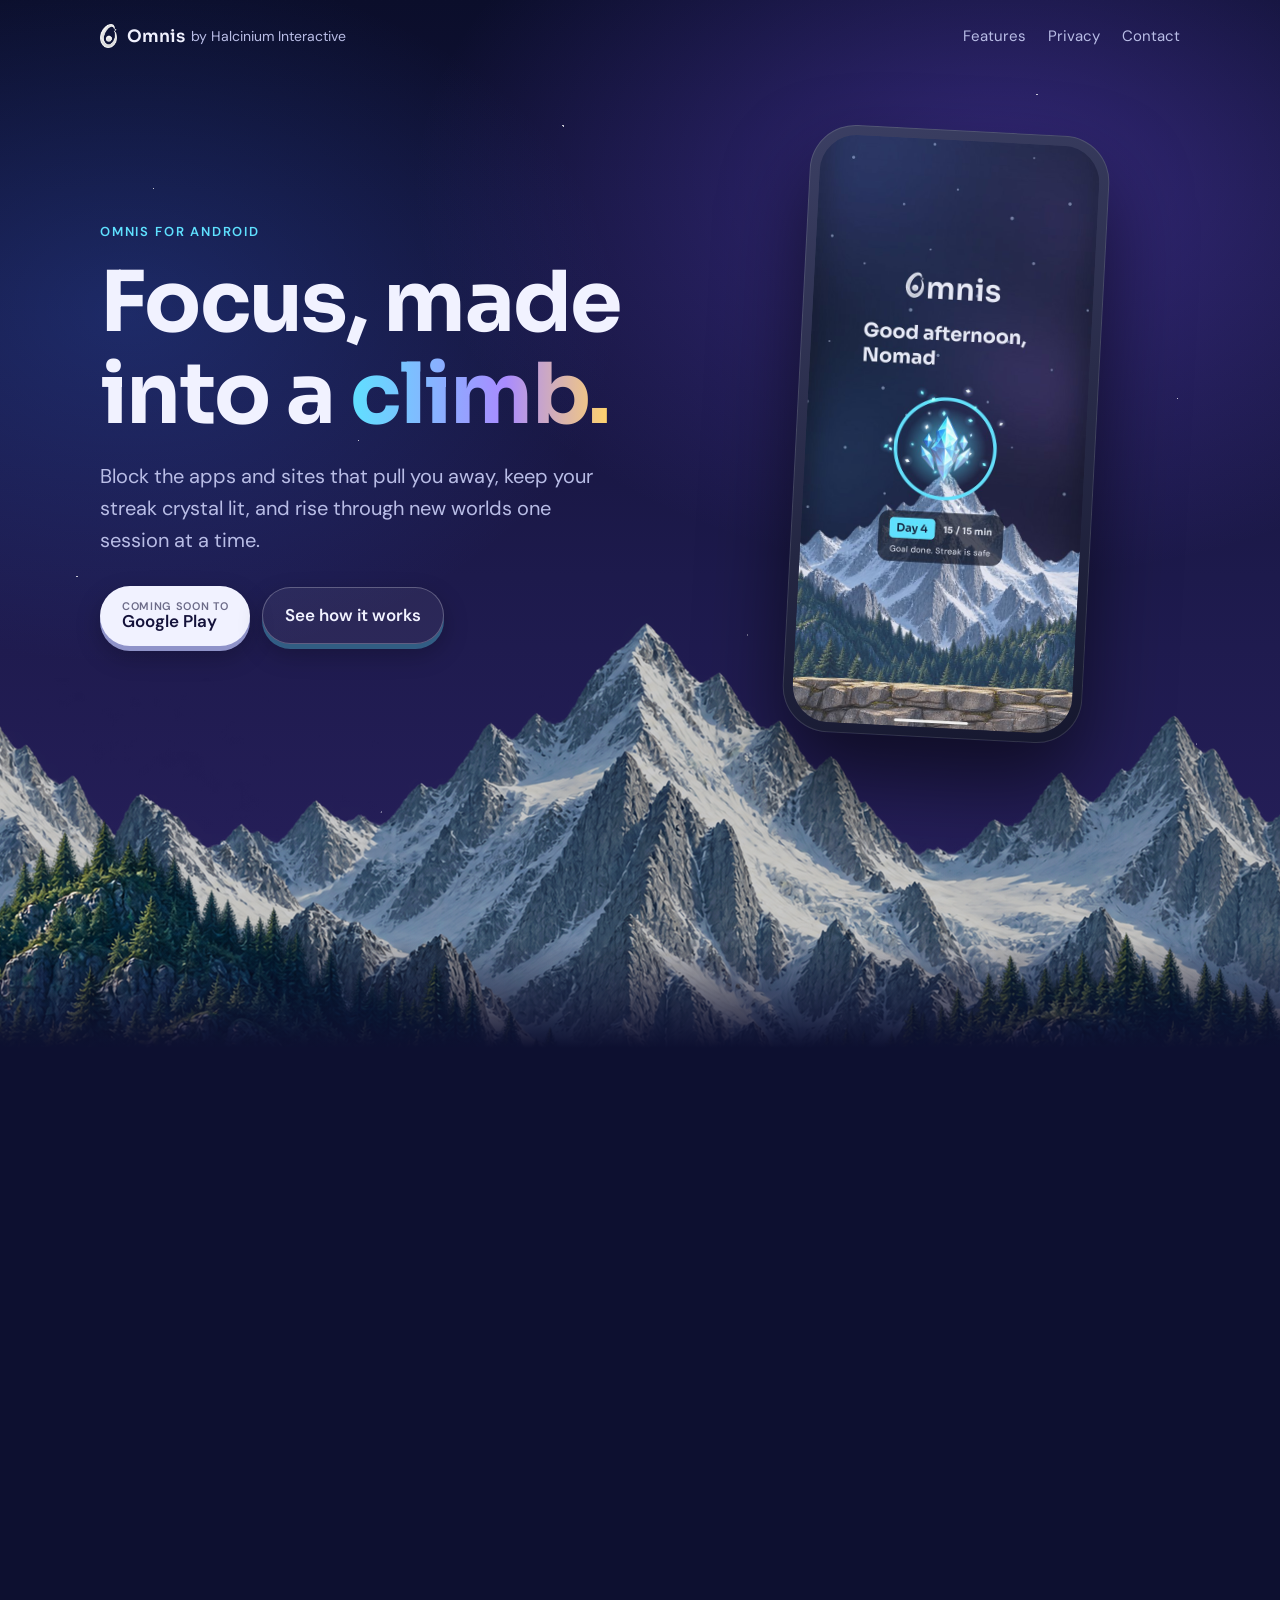
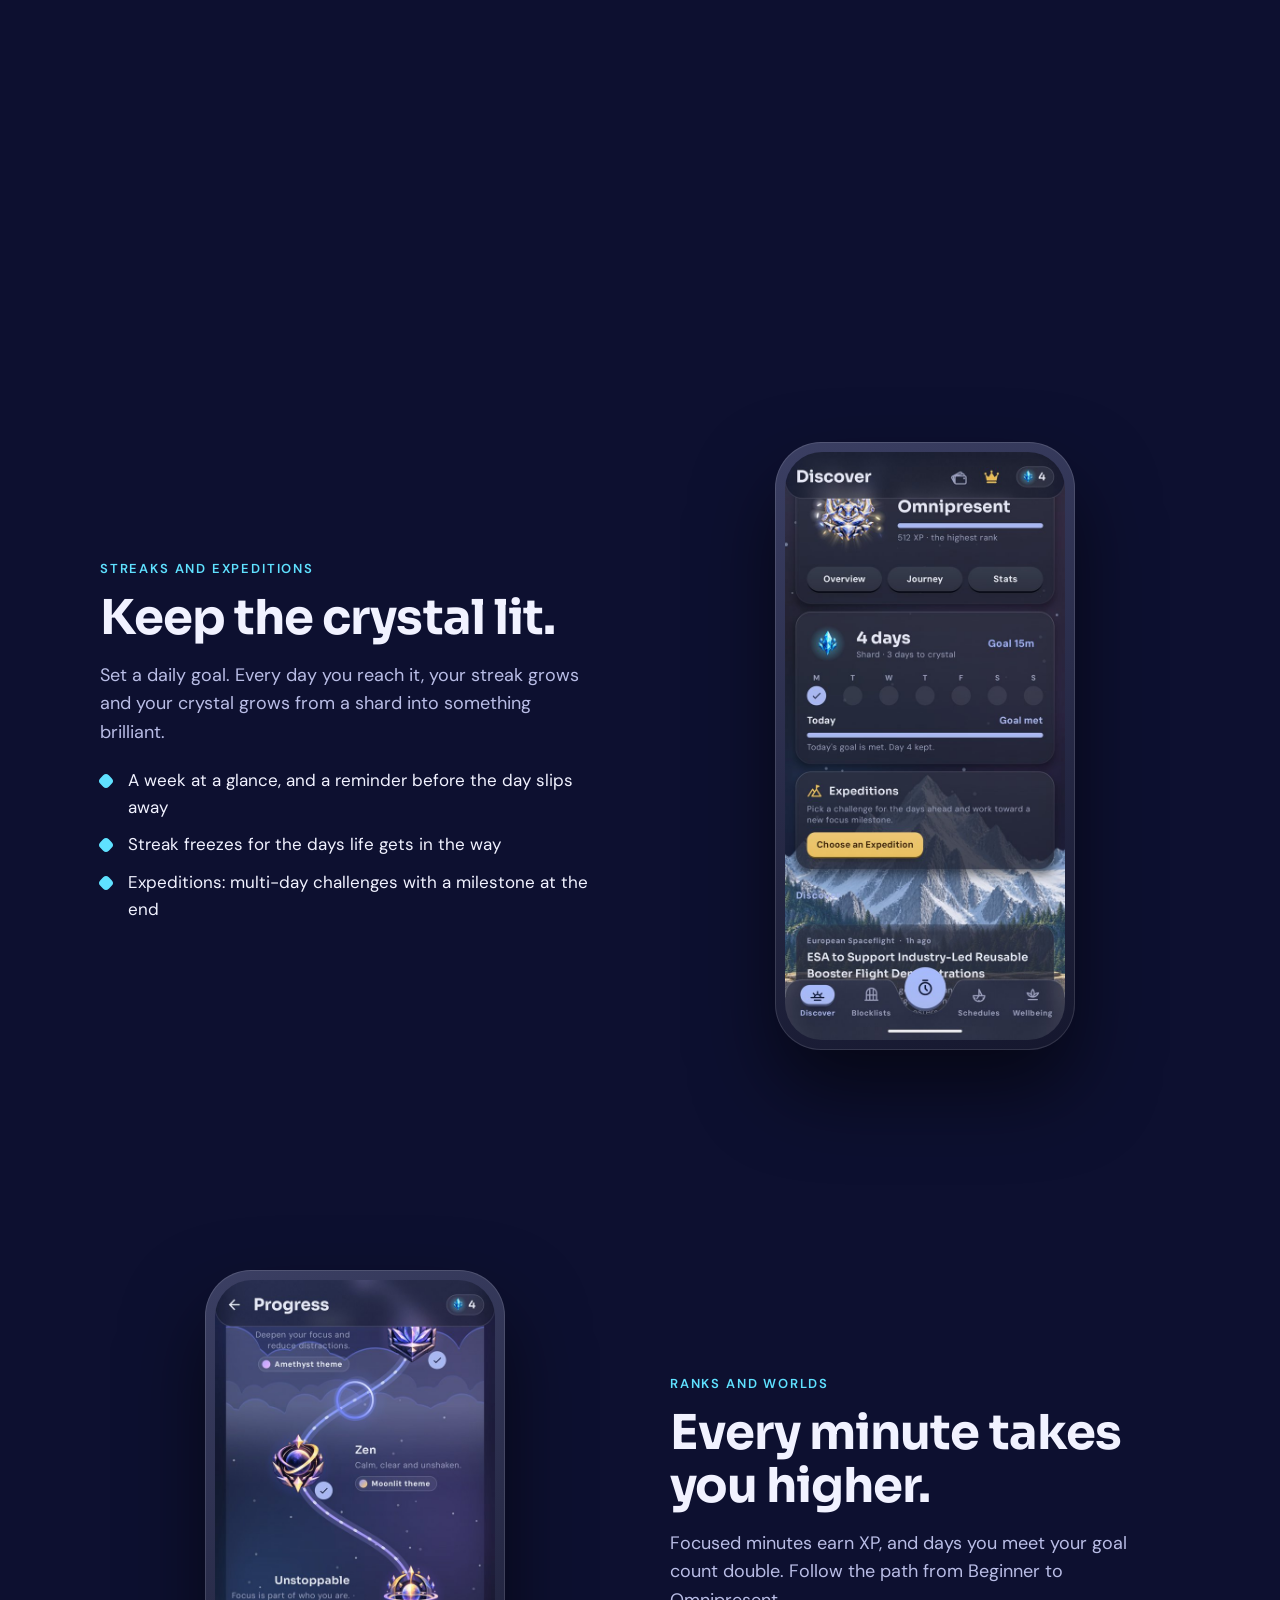
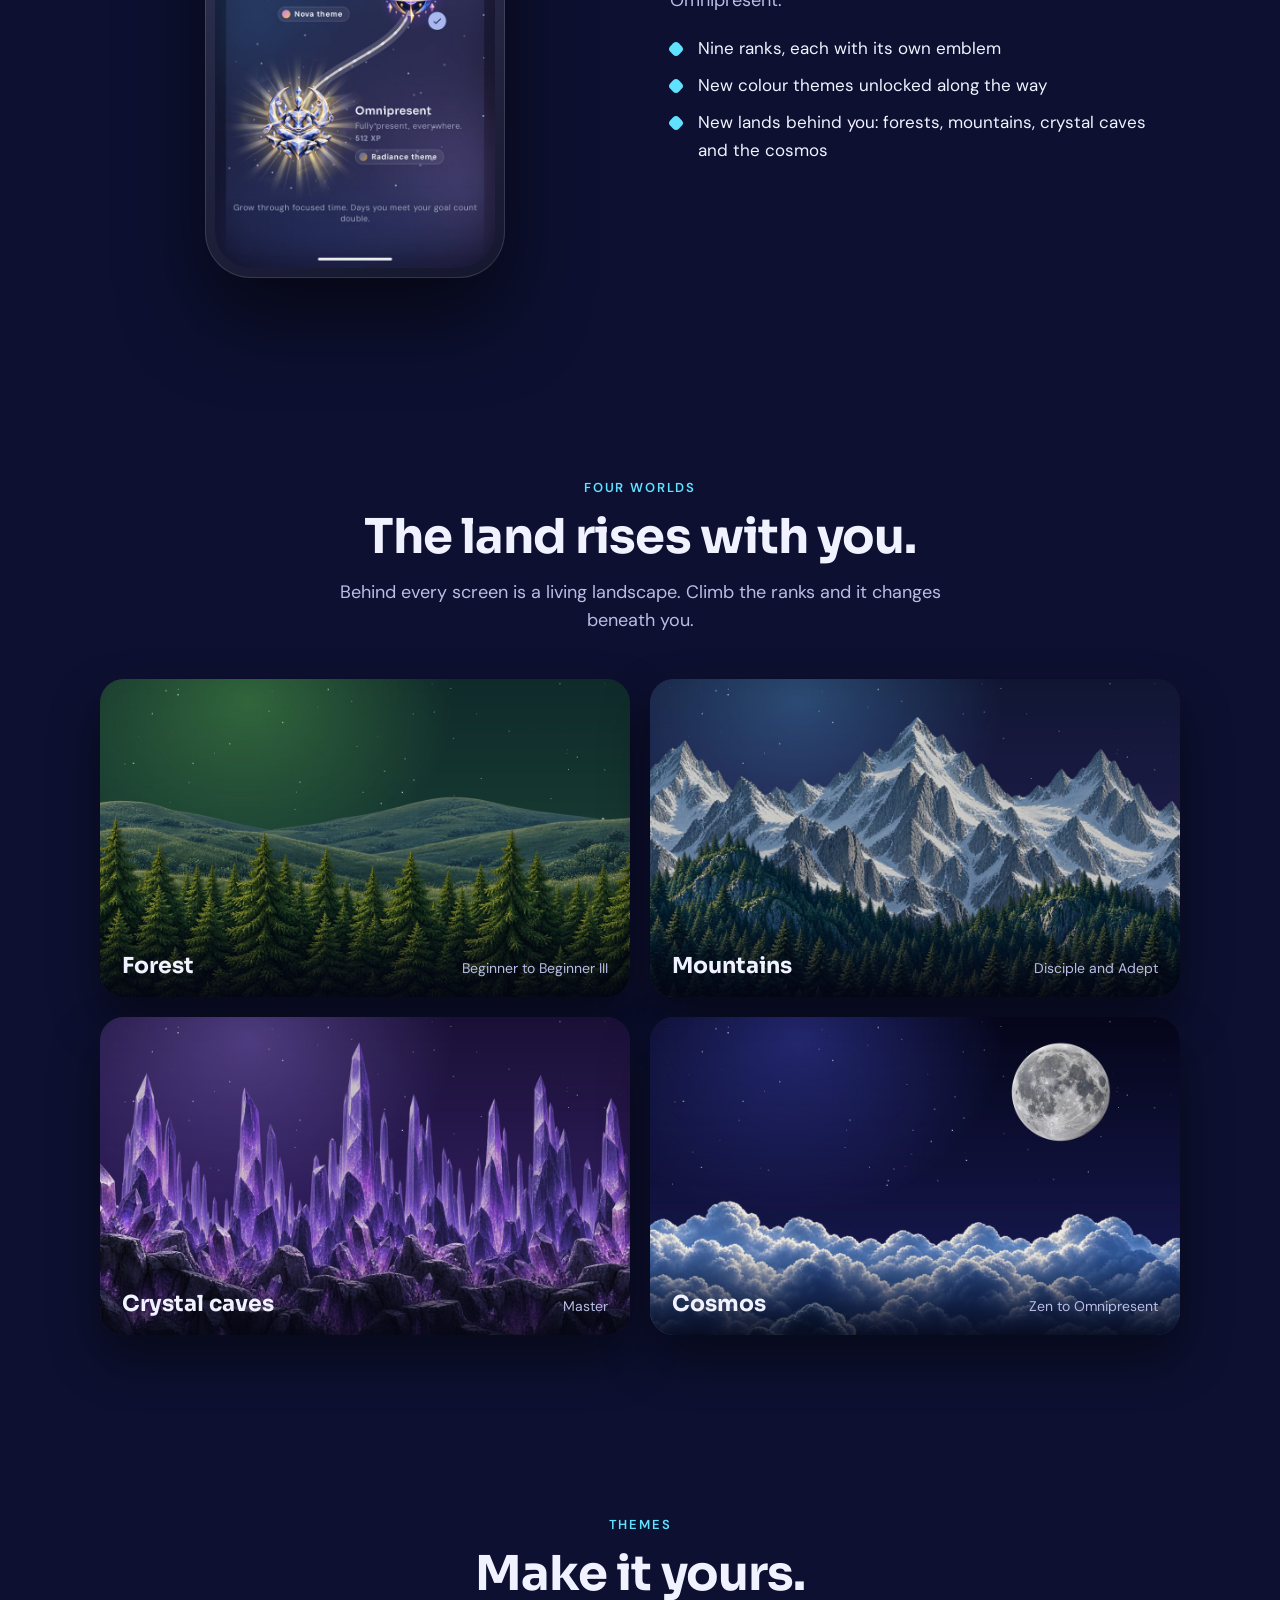
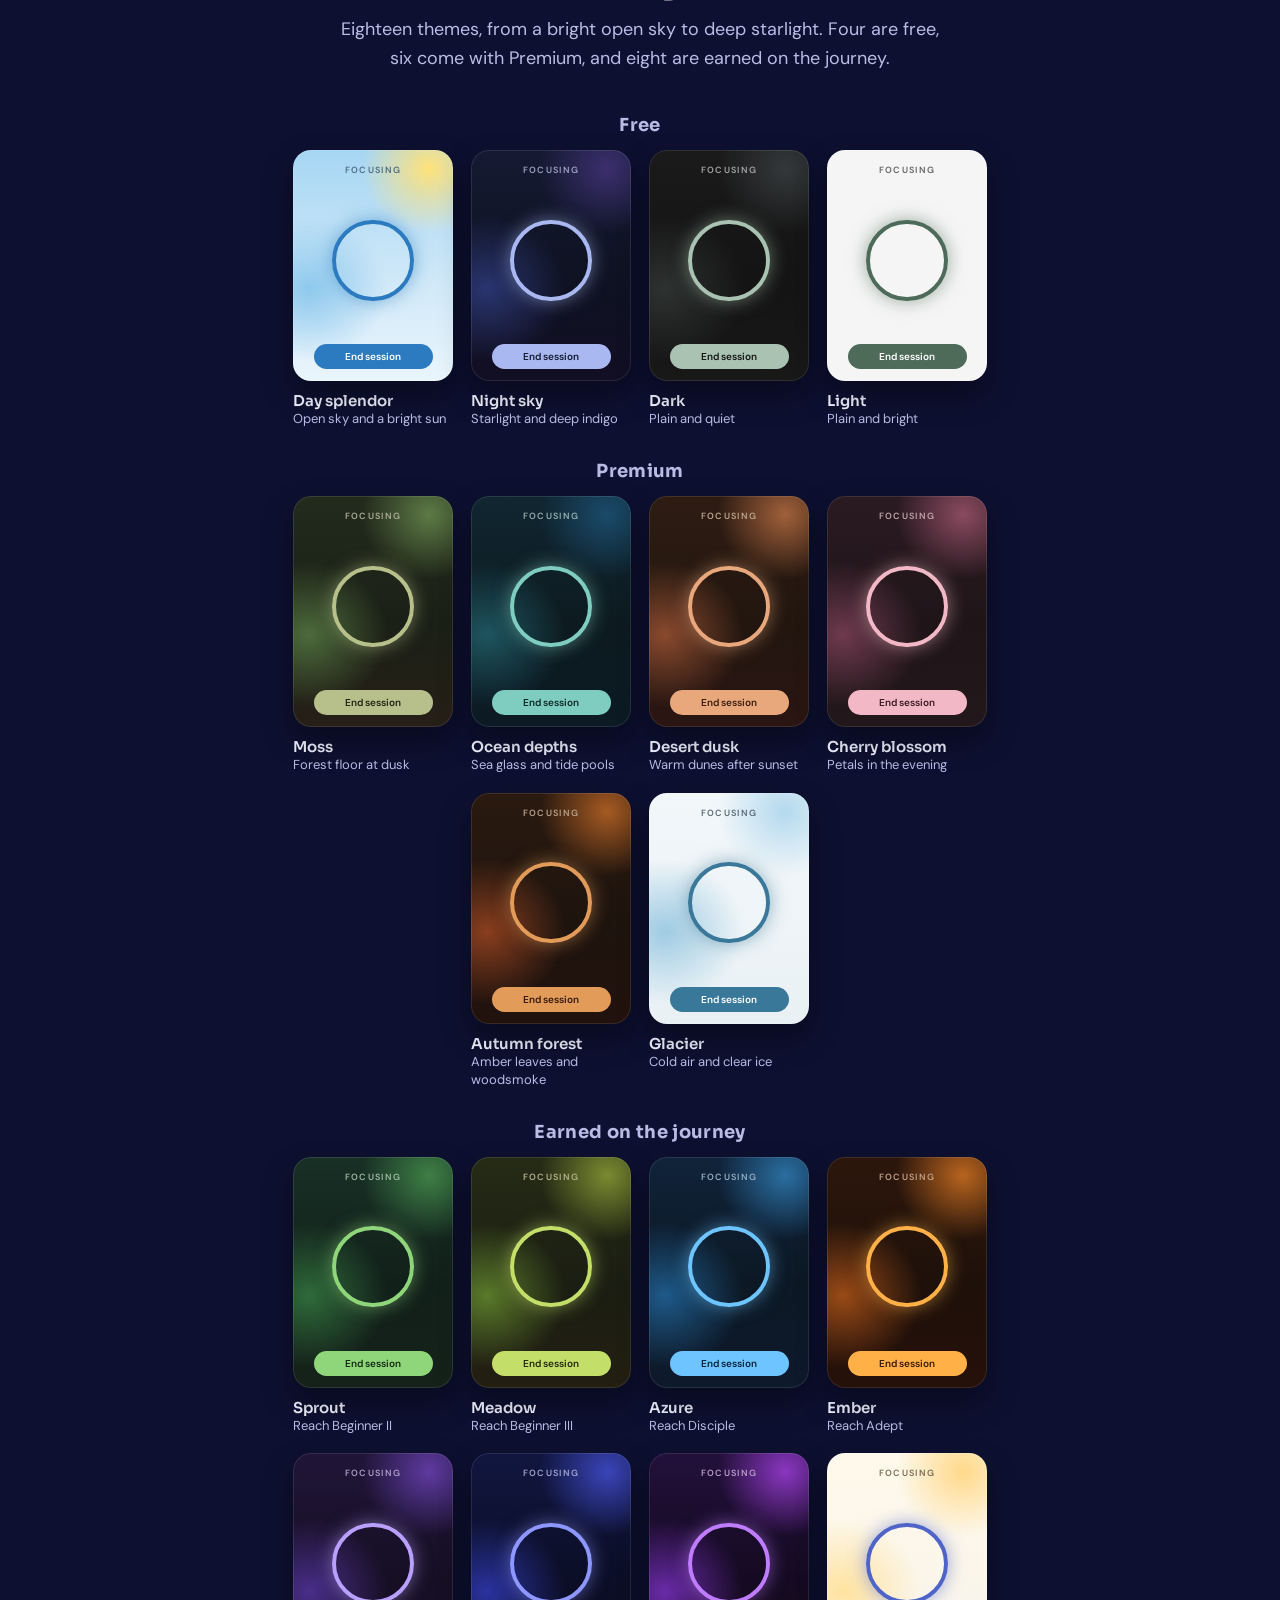
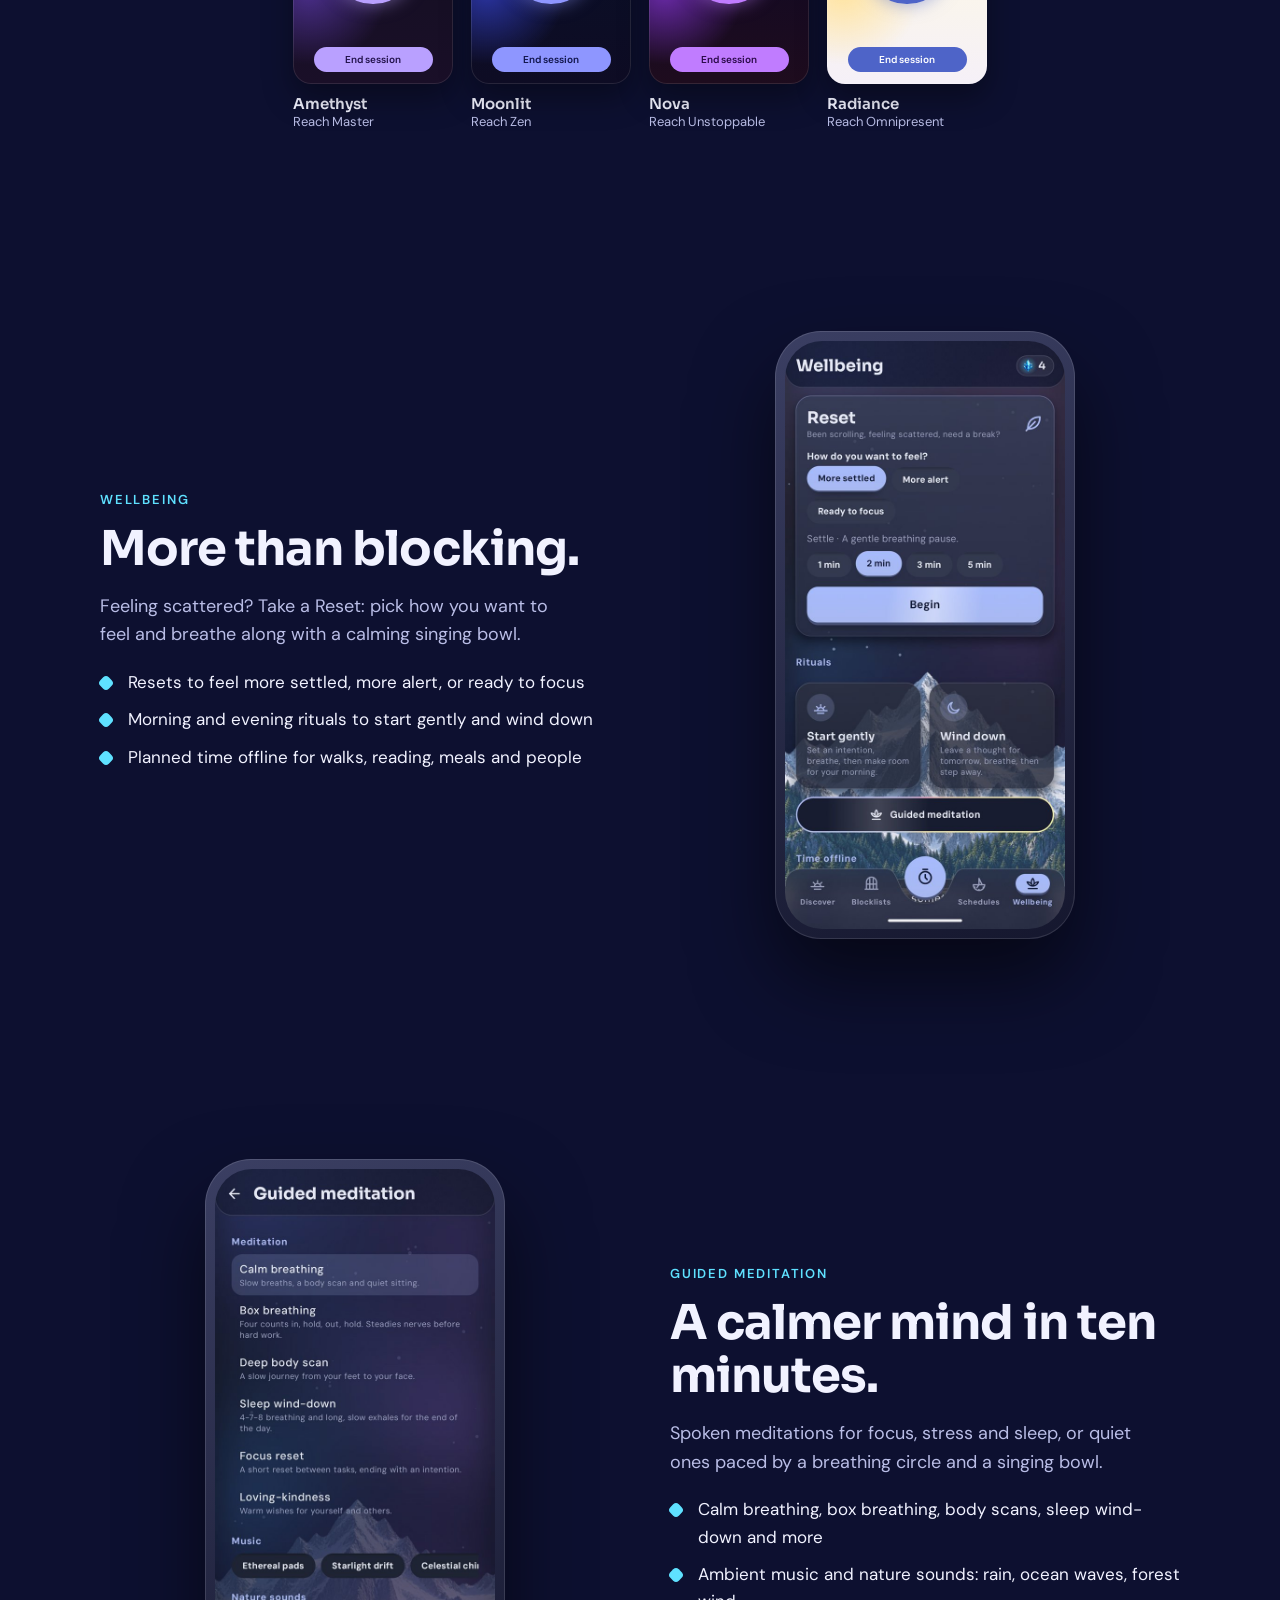
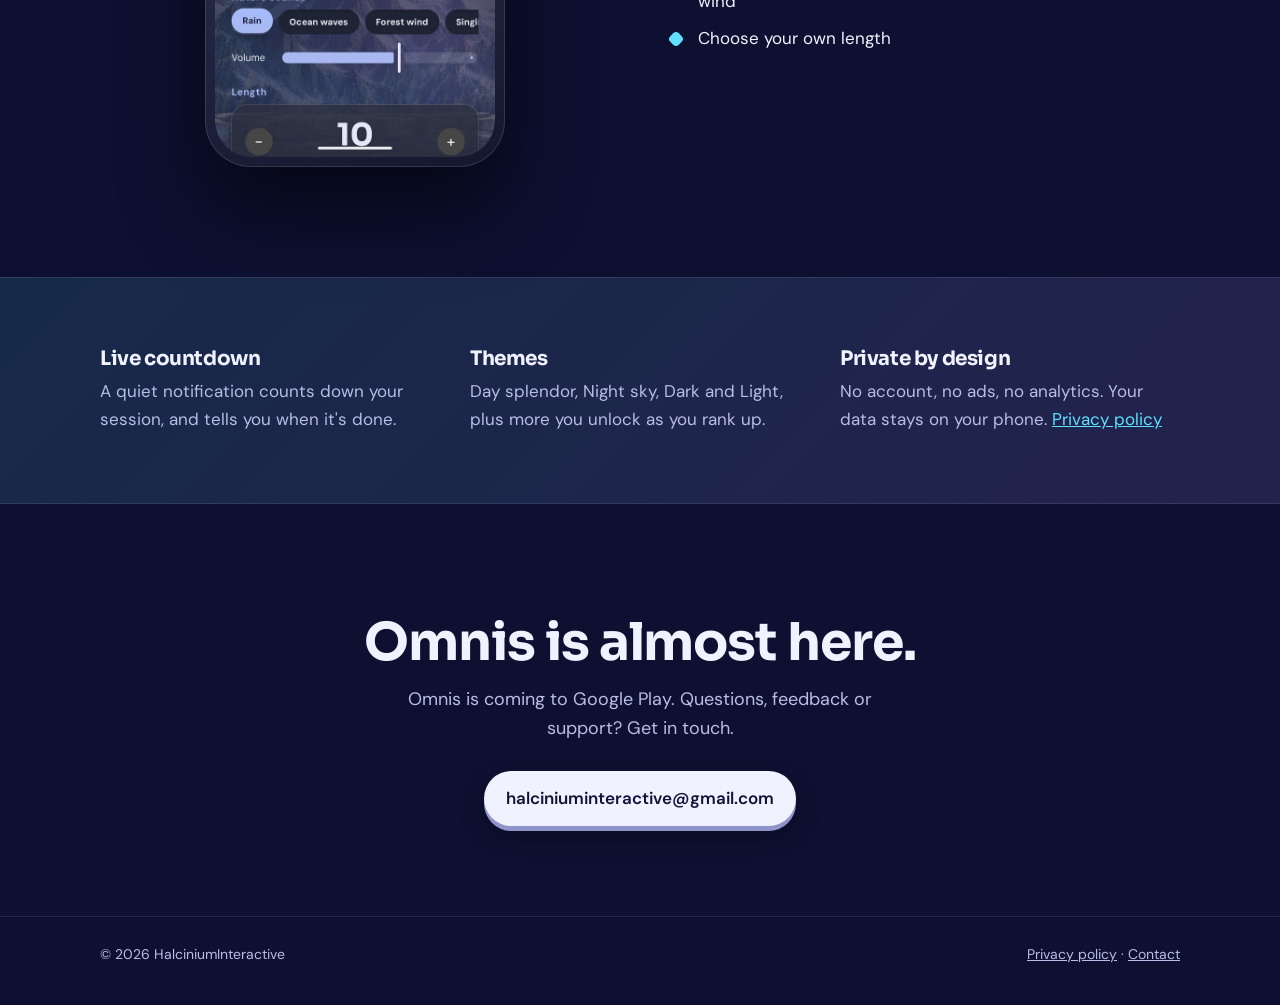
==== index.html @ 8050d317 "Show the running session, the four worlds and all eighteen themes Co-Authored-By: Claude Opus 5.5 <n" ====
<!doctype html>
<html lang="en">
<head>
  <meta charset="utf-8">
  <meta name="viewport" content="width=device-width, initial-scale=1">
  <title>Omnis: focus, made into a climb</title>
  <meta name="description" content="Omnis is a focus and digital wellbeing app for Android by HalciniumInteractive. Block distracting apps and sites, keep your streak crystal lit, and climb through new worlds.">
  <link rel="icon" href="omnis-mark.png">
  <link rel="preconnect" href="https://fonts.googleapis.com">
  <link rel="preconnect" href="https://fonts.gstatic.com" crossorigin>
  <link href="https://fonts.googleapis.com/css2?family=DM+Sans:wght@400;600&family=Sora:wght@600;700&display=swap" rel="stylesheet">
  <link rel="stylesheet" href="style.css">
</head>
<body>
  <header class="top">
    <div class="wrap">
      <a class="brand" href="index.html"><img src="omnis-mark.png" alt="">Omnis <span class="by">by Halcinium Interactive</span></a>
      <nav><a href="#features">Features</a><a href="privacy.html">Privacy</a><a href="#contact">Contact</a></nav>
    </div>
  </header>

  <main>
    <section class="hero">
      <div class="stars"></div>
      <div class="wrap hero-grid">
        <div>
          <div class="eyebrow">Omnis for Android</div>
          <h1>Focus, made into a <span>climb.</span></h1>
          <p class="lead">Block the apps and sites that pull you away, keep your streak crystal lit, and rise through new worlds one session at a time.</p>
          <div class="cta">
            <a class="btn btn-primary" href="#contact"><span class="stack"><small>Coming soon to</small>Google Play</span></a>
            <a class="btn btn-ghost" href="#features">See how it works</a>
          </div>
        </div>
        <div class="phone"><img src="img/screen-welcome.jpg" alt="Omnis welcome screen: a glowing streak crystal above snowy mountains, Day 4, goal done"></div>
      </div>
      <div class="land" aria-hidden="true">
        <img class="far" src="img/mountains-far.png" alt="">
        <img class="mid" src="img/mountains-mid.png" alt="">
      </div>
    </section>

    <section class="feature" id="features">
      <div class="wrap feature-grid">
        <div class="phone"><img src="img/screen-active.jpg" alt="A running Omnis session: a glowing ring counting down 49:50 of 50 minutes, with soundscapes and a focus quote" loading="lazy"></div>
        <div>
          <div class="eyebrow">Focus sessions</div>
          <h2>Silence the noise in one tap.</h2>
          <p>Pick a blocklist and a length, and the apps and websites on it stay shut while a glowing ring counts you down.</p>
          <ul class="ticks">
            <li>Blocks apps and websites, right on your phone</li>
            <li>Soundscapes to focus to, and a quote to keep you going</li>
            <li>Locked mode for when willpower needs backup</li>
            <li>A live countdown in your notifications</li>
          </ul>
        </div>
      </div>
    </section>

    <section class="feature">
      <div class="wrap feature-grid flip">
        <div class="phone"><img src="img/screen-blocklist.jpg" alt="Editing a blocklist: sites, apps and advanced options, with suggested sites to add" loading="lazy"></div>
        <div>
          <div class="eyebrow">Blocklists</div>
          <h2>Block exactly what distracts you.</h2>
          <p>Build lists of the sites and apps that pull you in. Adding a site blocks every page on it, and Omnis suggests the usual suspects.</p>
          <ul class="ticks">
            <li>Websites, apps, or both in one list</li>
            <li>Keywords and parts of apps, like short-video feeds</li>
            <li>Allowlists that block everything except what you need</li>
          </ul>
        </div>
      </div>
    </section>

    <section class="feature">
      <div class="wrap feature-grid">
        <div class="phone"><img src="img/screen-schedule.jpg" alt="A new schedule: work hours, Monday to Friday, 09:00 to 17:00" loading="lazy"></div>
        <div>
          <div class="eyebrow">Schedules</div>
          <h2>Focus that starts on its own.</h2>
          <p>Set it once and Omnis blocks your lists every weekday morning, every study evening, whenever you choose.</p>
          <ul class="ticks">
            <li>Pick the days and the hours</li>
            <li>Lock a schedule so it can't be switched off while it runs</li>
            <li>Only run on your work Wi-Fi, or near a place you choose</li>
          </ul>
        </div>
      </div>
    </section>

    <section class="feature">
      <div class="wrap feature-grid flip">
        <div class="phone"><img src="img/screen-streak.jpg" alt="Discover tab: your rank, a 4-day streak with today's goal met, and Expeditions" loading="lazy"></div>
        <div>
          <div class="eyebrow">Streaks and expeditions</div>
          <h2>Keep the crystal lit.</h2>
          <p>Set a daily goal. Every day you reach it, your streak grows and your crystal grows from a shard into something brilliant.</p>
          <ul class="ticks">
            <li>A week at a glance, and a reminder before the day slips away</li>
            <li>Streak freezes for the days life gets in the way</li>
            <li>Expeditions: multi-day challenges with a milestone at the end</li>
          </ul>
        </div>
      </div>
    </section>

    <section class="feature">
      <div class="wrap feature-grid">
        <div class="phone"><img src="img/screen-journey.jpg" alt="The Journey map: a winding path through rank emblems from Zen to Omnipresent" loading="lazy"></div>
        <div>
          <div class="eyebrow">Ranks and worlds</div>
          <h2>Every minute takes you higher.</h2>
          <p>Focused minutes earn XP, and days you meet your goal count double. Follow the path from Beginner to Omnipresent.</p>
          <ul class="ticks">
            <li>Nine ranks, each with its own emblem</li>
            <li>New colour themes unlocked along the way</li>
            <li>New lands behind you: forests, mountains, crystal caves and the cosmos</li>
          </ul>
        </div>
      </div>
    </section>

    <section class="gallery" id="worlds">
      <div class="wrap">
        <div class="gallery-head">
          <div class="eyebrow">Four worlds</div>
          <h2>The land rises with you.</h2>
          <p>Behind every screen is a living landscape. Climb the ranks and it changes beneath you.</p>
        </div>
        <div class="worlds">
          <figure class="world"><img src="img/world-forest.jpg" alt="Forest: rolling green hills and pine trees under a starry sky" loading="lazy"><figcaption><strong>Forest</strong><span>Beginner to Beginner III</span></figcaption></figure>
          <figure class="world"><img src="img/world-mountains.jpg" alt="Mountains: snowy peaks above a pine forest at night" loading="lazy"><figcaption><strong>Mountains</strong><span>Disciple and Adept</span></figcaption></figure>
          <figure class="world"><img src="img/world-crystal.jpg" alt="Crystal caves: towering violet crystals rising from dark rock" loading="lazy"><figcaption><strong>Crystal caves</strong><span>Master</span></figcaption></figure>
          <figure class="world"><img src="img/world-cosmos.jpg" alt="Cosmos: a full moon over a sea of clouds" loading="lazy"><figcaption><strong>Cosmos</strong><span>Zen to Omnipresent</span></figcaption></figure>
        </div>
      </div>
    </section>

    <section class="gallery" id="themes">
      <div class="wrap">
        <div class="gallery-head">
          <div class="eyebrow">Themes</div>
          <h2>Make it yours.</h2>
          <p>Eighteen themes, from a bright open sky to deep starlight. Four are free, six come with Premium, and eight are earned on the journey.</p>
        </div>

        <h3 class="theme-group">Free</h3>
        <div class="themes">
          <div class="theme" style="--g1:#A6D6F3;--g2:#CFE8F8;--g3:#EAF5FC;--glow1:#FFE27A;--glow2:#8EC9EE;--a:#2C7BC0;--on:#FFFFFF;--ink:#12283C;--mut:#4F6D88"><div class="theme-screen"><b>Focusing</b><i></i><em>End session</em></div><strong>Day splendor</strong><span>Open sky and a bright sun</span></div>
          <div class="theme" style="--g1:#151A33;--g2:#0E1222;--g3:#120E24;--glow1:#3B2F6E;--glow2:#2A3570;--a:#A9B8F0;--on:#141A33;--ink:#E6E9F5;--mut:#9AA0BD"><div class="theme-screen"><b>Focusing</b><i></i><em>End session</em></div><strong>Night sky</strong><span>Starlight and deep indigo</span></div>
          <div class="theme" style="--g1:#1A1A1A;--g2:#141414;--g3:#181818;--glow1:#34383A;--glow2:#2E3230;--a:#A9C2B2;--on:#141414;--ink:#EDEDED;--mut:#A3A3A3"><div class="theme-screen"><b>Focusing</b><i></i><em>End session</em></div><strong>Dark</strong><span>Plain and quiet</span></div>
          <div class="theme" style="--g1:#F5F5F5;--g2:#F5F5F5;--g3:#F5F5F5;--glow1:transparent;--glow2:transparent;--a:#4E6B5A;--on:#FFFFFF;--ink:#1A1A1A;--mut:#666666"><div class="theme-screen"><b>Focusing</b><i></i><em>End session</em></div><strong>Light</strong><span>Plain and bright</span></div>
        </div>

        <h3 class="theme-group">Premium</h3>
        <div class="themes">
          <div class="theme" style="--g1:#232B1D;--g2:#1B2016;--g3:#261F17;--glow1:#5D7A45;--glow2:#4D6B3C;--a:#B7C08A;--on:#1F2416;--ink:#ECE6D6;--mut:#A9AB94"><div class="theme-screen"><b>Focusing</b><i></i><em>End session</em></div><strong>Moss</strong><span>Forest floor at dusk</span></div>
          <div class="theme" style="--g1:#102631;--g2:#0D1B20;--g3:#0B1A24;--glow1:#1A4A6A;--glow2:#1E5560;--a:#7FCCC0;--on:#0C2A26;--ink:#E2F0EE;--mut:#93ADAA"><div class="theme-screen"><b>Focusing</b><i></i><em>End session</em></div><strong>Ocean depths</strong><span>Sea glass and tide pools</span></div>
          <div class="theme" style="--g1:#2E1C13;--g2:#22160F;--g3:#2A1512;--glow1:#A0603A;--glow2:#8A4A2E;--a:#E8A87C;--on:#3A1E10;--ink:#F3E6D6;--mut:#BBA48E"><div class="theme-screen"><b>Focusing</b><i></i><em>End session</em></div><strong>Desert dusk</strong><span>Warm dunes after sunset</span></div>
          <div class="theme" style="--g1:#2A1A21;--g2:#1F1519;--g3:#22171A;--glow1:#8A4A60;--glow2:#6E3A4E;--a:#F2B8C6;--on:#3A1A24;--ink:#F6E8EC;--mut:#BFA3AC"><div class="theme-screen"><b>Focusing</b><i></i><em>End session</em></div><strong>Cherry blossom</strong><span>Petals in the evening</span></div>
          <div class="theme" style="--g1:#2A1A10;--g2:#1E140E;--g3:#22120E;--glow1:#A65A22;--glow2:#8A3E1E;--a:#E39B5A;--on:#361A08;--ink:#F2E4D2;--mut:#B8A08A"><div class="theme-screen"><b>Focusing</b><i></i><em>End session</em></div><strong>Autumn forest</strong><span>Amber leaves and woodsmoke</span></div>
          <div class="theme" style="--g1:#F2F7FA;--g2:#EEF4F7;--g3:#E9F1F5;--glow1:#B4D9EE;--glow2:#9FCBE3;--a:#3A7899;--on:#FFFFFF;--ink:#17242C;--mut:#5A6B76"><div class="theme-screen"><b>Focusing</b><i></i><em>End session</em></div><strong>Glacier</strong><span>Cold air and clear ice</span></div>
        </div>

        <h3 class="theme-group">Earned on the journey</h3>
        <div class="themes">
          <div class="theme" style="--g1:#183026;--g2:#12201A;--g3:#15221A;--glow1:#3E7F45;--glow2:#2F6B3A;--a:#8FD67A;--on:#132A12;--ink:#E6F2E4;--mut:#9DB5A0"><div class="theme-screen"><b>Focusing</b><i></i><em>End session</em></div><strong>Sprout</strong><span>Reach Beginner II</span></div>
          <div class="theme" style="--g1:#262B16;--g2:#1B1E12;--g3:#231F12;--glow1:#7A8A30;--glow2:#5A7A2A;--a:#C4DE6A;--on:#22280C;--ink:#F2EFDA;--mut:#B3B08C"><div class="theme-screen"><b>Focusing</b><i></i><em>End session</em></div><strong>Meadow</strong><span>Reach Beginner III</span></div>
          <div class="theme" style="--g1:#10233A;--g2:#0C1824;--g3:#0E1A2C;--glow1:#2A6EA0;--glow2:#1E5A8A;--a:#6EC4FF;--on:#08243A;--ink:#E4F1FA;--mut:#93AEC2"><div class="theme-screen"><b>Focusing</b><i></i><em>End session</em></div><strong>Azure</strong><span>Reach Disciple</span></div>
          <div class="theme" style="--g1:#2C160C;--g2:#1E110A;--g3:#26100A;--glow1:#B8641E;--glow2:#9A4A16;--a:#FFB047;--on:#3A1A04;--ink:#F6E6D4;--mut:#C09E84"><div class="theme-screen"><b>Focusing</b><i></i><em>End session</em></div><strong>Ember</strong><span>Reach Adept</span></div>
          <div class="theme" style="--g1:#201538;--g2:#160F24;--g3:#1A0F28;--glow1:#5E3AA0;--glow2:#4A2E8A;--a:#B9A0FF;--on:#22124A;--ink:#EEE6FA;--mut:#AA9CC4"><div class="theme-screen"><b>Focusing</b><i></i><em>End session</em></div><strong>Amethyst</strong><span>Reach Master</span></div>
          <div class="theme" style="--g1:#111640;--g2:#0B0E26;--g3:#0E0C24;--glow1:#3A44B8;--glow2:#2A33A0;--a:#8E96FF;--on:#10154A;--ink:#E8EAFB;--mut:#9EA2CC"><div class="theme-screen"><b>Focusing</b><i></i><em>End session</em></div><strong>Moonlit</strong><span>Reach Zen</span></div>
          <div class="theme" style="--g1:#22103A;--g2:#150A22;--g3:#1E0C1E;--glow1:#8A36C0;--glow2:#6A2AA8;--a:#C07CFF;--on:#2A0A48;--ink:#F6E8F8;--mut:#B89CC4"><div class="theme-screen"><b>Focusing</b><i></i><em>End session</em></div><strong>Nova</strong><span>Reach Unstoppable</span></div>
          <div class="theme" style="--g1:#FFF9EC;--g2:#FBF6EA;--g3:#F5F0F8;--glow1:#FFD98A;--glow2:#FFE3A0;--a:#4E64C8;--on:#FFFFFF;--ink:#2A2214;--mut:#7A6E58"><div class="theme-screen"><b>Focusing</b><i></i><em>End session</em></div><strong>Radiance</strong><span>Reach Omnipresent</span></div>
        </div>
      </div>
    </section>

    <section class="feature">
      <div class="wrap feature-grid flip">
        <div class="phone"><img src="img/screen-wellbeing.jpg" alt="Wellbeing tab: a Reset with breathing options, and morning and evening rituals" loading="lazy"></div>
        <div>
          <div class="eyebrow">Wellbeing</div>
          <h2>More than blocking.</h2>
          <p>Feeling scattered? Take a Reset: pick how you want to feel and breathe along with a calming singing bowl.</p>
          <ul class="ticks">
            <li>Resets to feel more settled, more alert, or ready to focus</li>
            <li>Morning and evening rituals to start gently and wind down</li>
            <li>Planned time offline for walks, reading, meals and people</li>
          </ul>
        </div>
      </div>
    </section>

    <section class="feature">
      <div class="wrap feature-grid">
        <div class="phone"><img src="img/screen-meditation.jpg" alt="Guided meditation: six meditations, music and nature sounds" loading="lazy"></div>
        <div>
          <div class="eyebrow">Guided meditation</div>
          <h2>A calmer mind in ten minutes.</h2>
          <p>Spoken meditations for focus, stress and sleep, or quiet ones paced by a breathing circle and a singing bowl.</p>
          <ul class="ticks">
            <li>Calm breathing, box breathing, body scans, sleep wind-down and more</li>
            <li>Ambient music and nature sounds: rain, ocean waves, forest wind</li>
            <li>Choose your own length</li>
          </ul>
        </div>
      </div>
    </section>

    <div class="band">
      <div class="wrap">
        <div><h3>Live countdown</h3><p>A quiet notification counts down your session, and tells you when it's done.</p></div>
        <div><h3>Themes</h3><p>Day splendor, Night sky, Dark and Light, plus more you unlock as you rank up.</p></div>
        <div><h3>Private by design</h3><p>No account, no ads, no analytics. Your data stays on your phone. <a href="privacy.html">Privacy policy</a></p></div>
      </div>
    </div>

    <section class="closing" id="contact">
      <h2>Omnis is almost here.</h2>
      <p>Omnis is coming to Google Play. Questions, feedback or support? Get in touch.</p>
      <div class="cta"><a class="btn btn-primary" href="mailto:halciniuminteractive@gmail.com">halciniuminteractive@gmail.com</a></div>
    </section>
  </main>

  <footer>
    <div class="wrap">
      <span>© 2026 HalciniumInteractive</span>
      <span><a href="privacy.html">Privacy policy</a> · <a href="mailto:halciniuminteractive@gmail.com">Contact</a></span>
    </div>
  </footer>
  <script src="reveal.js"></script>
</body>
</html>
---- style.css ----
:root {
  --night: #0d1030;
  --ink: #f1f2ff;
  --muted: #b9bde6;
  --cyan: #5fe1ff;
  --gold: #ffd36b;
  --line: rgba(255, 255, 255, 0.1);
}

* { box-sizing: border-box; }
html { -webkit-text-size-adjust: 100%; scroll-behavior: smooth; }
body {
  margin: 0;
  background: var(--night);
  color: var(--ink);
  font: 17px/1.6 "DM Sans", system-ui, -apple-system, "Segoe UI", sans-serif;
  overflow-x: hidden;
}
img { display: block; max-width: 100%; }
a { color: var(--cyan); }
h1, h2, h3 { font-family: "Sora", sans-serif; line-height: 1.1; letter-spacing: -0.02em; margin: 0; }

.wrap { max-width: 1120px; margin: 0 auto; padding: 0 20px; }

/* Header */
.top { position: absolute; inset: 0 0 auto; z-index: 5; }
.top .wrap { display: flex; align-items: center; justify-content: space-between; height: 72px; }
.brand { display: flex; align-items: center; gap: 10px; color: var(--ink); text-decoration: none; font: 600 17px "Sora", sans-serif; }
.brand img { height: 24px; }
.brand .by { font: 400 14px "DM Sans", sans-serif; color: var(--muted); margin-left: -4px; }
.top nav a { color: var(--muted); text-decoration: none; margin-left: 22px; font-size: 15px; }
.top nav a:hover { color: var(--ink); }

/* Hero: the app's night sky and mountains */
.hero {
  position: relative;
  padding: 130px 0 0;
  background:
    radial-gradient(900px 600px at 78% 18%, rgba(122, 86, 255, 0.35), transparent 65%),
    radial-gradient(700px 500px at 10% 30%, rgba(60, 120, 255, 0.22), transparent 70%),
    linear-gradient(180deg, #0b0e2b 0%, #1d1a4c 55%, #2a2160 100%);
  overflow: hidden;
  isolation: isolate;
}
.stars, .stars::after {
  position: absolute; inset: 0; z-index: -1; pointer-events: none;
  background-image:
    radial-gradient(1.5px 1.5px at 12% 18%, #fff 50%, transparent 51%),
    radial-gradient(1px 1px at 28% 42%, #fff 50%, transparent 51%),
    radial-gradient(2px 2px at 44% 12%, #fff 50%, transparent 51%),
    radial-gradient(1px 1px at 63% 30%, #fff 50%, transparent 51%),
    radial-gradient(1.5px 1.5px at 81% 9%, #fff 50%, transparent 51%),
    radial-gradient(1px 1px at 92% 38%, #fff 50%, transparent 51%),
    radial-gradient(1.5px 1.5px at 6% 55%, #fff 50%, transparent 51%),
    radial-gradient(1px 1px at 55% 50%, #fff 50%, transparent 51%),
    radial-gradient(2px 2px at 72% 58%, #fff 50%, transparent 51%),
    radial-gradient(1px 1px at 35% 64%, #fff 50%, transparent 51%);
  opacity: 0.75;
}
.stars::after { content: ""; transform: translate(37%, 21%) scale(1.3); opacity: 0.5; }

.hero-grid {
  display: grid; grid-template-columns: 1.1fr 0.9fr; align-items: center; gap: 40px;
  position: relative; z-index: 3;
}
.eyebrow { color: var(--cyan); font-weight: 600; letter-spacing: 0.14em; text-transform: uppercase; font-size: 13px; }
.hero h1 { font-size: clamp(44px, 7vw, 84px); margin: 14px 0 18px; }
.hero h1 span {
  background: linear-gradient(90deg, var(--cyan), #a98bff 60%, var(--gold));
  -webkit-background-clip: text; background-clip: text; color: transparent;
}
.hero p.lead { color: var(--muted); font-size: 20px; max-width: 520px; margin: 0 0 30px; }
.cta { display: flex; flex-wrap: wrap; gap: 12px; align-items: center; }
/* Buttons press like the app's gems: a raised lip that sinks under your finger, with a sheen on hover. */
.btn {
  --lip: rgba(0, 0, 0, 0.35);
  position: relative; overflow: hidden;
  display: inline-flex; align-items: center; gap: 10px;
  padding: 14px 22px; border-radius: 999px; font-weight: 600; text-decoration: none;
  box-shadow: 0 5px 0 var(--lip), 0 10px 24px rgba(0, 0, 0, 0.25);
  transition: transform 0.18s cubic-bezier(0.2, 0.8, 0.3, 1.4), box-shadow 0.18s ease, background-color 0.2s ease;
  -webkit-tap-highlight-color: transparent;
}
.btn::after {
  content: ""; position: absolute; top: 0; bottom: 0; left: -60%; width: 45%;
  background: linear-gradient(100deg, transparent, rgba(255, 255, 255, 0.55), transparent);
  transform: skewX(-20deg); pointer-events: none;
}
.btn:hover { transform: translateY(-2px); box-shadow: 0 7px 0 var(--lip), 0 16px 32px rgba(0, 0, 0, 0.3); }
.btn:hover::after { left: 120%; transition: left 0.6s ease; }
.btn:active {
  transform: translateY(4px) scale(0.98);
  box-shadow: 0 1px 0 var(--lip), 0 4px 10px rgba(0, 0, 0, 0.25);
  transition-duration: 0.06s;
}
.btn:focus-visible { outline: 3px solid var(--cyan); outline-offset: 3px; }
.btn-primary { --lip: #8f93c9; background: var(--ink); color: #14123a; }
.btn-primary:hover { box-shadow: 0 7px 0 var(--lip), 0 0 0 4px rgba(95, 225, 255, 0.18), 0 16px 32px rgba(0, 0, 0, 0.3); }
.btn-ghost { --lip: rgba(95, 225, 255, 0.35); color: var(--ink); background: rgba(255, 255, 255, 0.06); border: 1px solid rgba(255, 255, 255, 0.25); }
.btn-ghost:hover { background: rgba(255, 255, 255, 0.12); }
.btn-ghost::after { background: linear-gradient(100deg, transparent, rgba(255, 255, 255, 0.18), transparent); }
@media (prefers-reduced-motion: reduce) {
  .btn, .btn::after { transition: none; }
  .btn:hover, .btn:active { transform: none; }
}
.btn small { display: block; font-size: 11px; font-weight: 600; opacity: 0.6; letter-spacing: 0.06em; text-transform: uppercase; }
.btn .stack { line-height: 1.15; }

/* Phone frame around real screenshots */
.phone {
  width: min(300px, 70vw); margin: 0 auto;
  border-radius: 46px; padding: 10px;
  background: linear-gradient(160deg, #3b3f63, #15172e);
  box-shadow: 0 40px 80px rgba(0, 0, 0, 0.55), inset 0 0 0 1px rgba(255, 255, 255, 0.12);
}
.phone img { border-radius: 37px; width: 100%; }
/* The hero phone hovers, rising and settling like it's floating above the mountains. */
.hero .phone { transform: rotate(3deg); animation: levitate 6s ease-in-out infinite; }
@keyframes levitate {
  0%, 100% { transform: translateY(0) rotate(3deg); box-shadow: 0 40px 80px rgba(0, 0, 0, 0.55), inset 0 0 0 1px rgba(255, 255, 255, 0.12); }
  50% { transform: translateY(-18px) rotate(2deg); box-shadow: 0 60px 90px rgba(0, 0, 0, 0.4), inset 0 0 0 1px rgba(255, 255, 255, 0.12); }
}
@media (prefers-reduced-motion: reduce) { .hero .phone { animation: none; } }

/* The land: far mountains behind, forest in front, fading into the page */
.land { position: relative; height: 460px; margin-top: -150px; z-index: 2; pointer-events: none; }
.land img { position: absolute; left: 50%; width: max(1600px, 115vw); max-width: none; transform: translateX(-50%); }
.land .far { top: 0; filter: brightness(0.8); }
.land .mid { top: 90px; }
.land::after {
  content: ""; position: absolute; left: 0; right: 0; bottom: 0; height: 110px;
  background: linear-gradient(180deg, transparent, var(--night));
}

/* Sections */
section.feature { padding: 110px 0; }
.feature-grid { display: grid; grid-template-columns: 1fr 1fr; gap: 60px; align-items: center; }
.feature-grid.flip > :first-child { order: 2; }
.feature h2 { font-size: clamp(32px, 4.5vw, 48px); margin: 12px 0 16px; }
.feature p { color: var(--muted); font-size: 18px; margin: 0 0 14px; max-width: 480px; }
.ticks { list-style: none; padding: 0; margin: 20px 0 0; }
.ticks li { padding-left: 28px; position: relative; margin-bottom: 10px; }
.ticks li::before { content: ""; position: absolute; left: 0; top: 8px; width: 12px; height: 12px; border-radius: 4px; background: var(--cyan); transform: rotate(45deg); }

.band {
  padding: 70px 0;
  background: linear-gradient(135deg, rgba(95, 225, 255, 0.12), rgba(169, 139, 255, 0.14));
  border-top: 1px solid var(--line); border-bottom: 1px solid var(--line);
}
.band .wrap { display: grid; grid-template-columns: repeat(3, 1fr); gap: 30px; }
.band h3 { font-size: 20px; margin-bottom: 8px; }
.band p { color: var(--muted); margin: 0; }

.closing { text-align: center; padding: 110px 0 90px; }
.closing h2 { font-size: clamp(32px, 5vw, 52px); margin-bottom: 14px; }
.closing p { color: var(--muted); font-size: 18px; margin: 0 auto 28px; max-width: 520px; }
.closing .cta { justify-content: center; }

footer { border-top: 1px solid var(--line); padding: 26px 0 40px; color: var(--muted); font-size: 14px; }
footer .wrap { display: flex; flex-wrap: wrap; gap: 8px 22px; justify-content: space-between; }
footer a { color: var(--muted); }

/* Worlds and themes galleries */
section.gallery { padding: 90px 0; }
.gallery-head { text-align: center; max-width: 620px; margin: 0 auto 44px; }
.gallery-head h2 { font-size: clamp(32px, 4.5vw, 48px); margin: 12px 0 14px; }
.gallery-head p { color: var(--muted); font-size: 18px; margin: 0; }

.worlds { display: grid; grid-template-columns: repeat(2, 1fr); gap: 20px; }
.world { position: relative; margin: 0; border-radius: 24px; overflow: hidden; box-shadow: 0 24px 50px rgba(0, 0, 0, 0.45), inset 0 0 0 1px rgba(255, 255, 255, 0.08); }
.world img { width: 100%; aspect-ratio: 5 / 3; object-fit: cover; transition: transform 0.8s cubic-bezier(0.2, 0.8, 0.2, 1); }
.world:hover img { transform: scale(1.05); }
.world figcaption {
  position: absolute; left: 0; right: 0; bottom: 0; padding: 40px 22px 18px;
  background: linear-gradient(180deg, transparent, rgba(5, 6, 20, 0.85));
  display: flex; align-items: baseline; justify-content: space-between; gap: 12px; flex-wrap: wrap;
}
.world figcaption strong { font: 700 22px "Sora", sans-serif; }
.world figcaption span { color: var(--muted); font-size: 14px; }

.theme-group { font-size: 18px; color: var(--muted); margin: 34px 0 14px; letter-spacing: 0.02em; text-align: center; }
/* Rows stay centred, so a group that doesn't fill the last row still looks balanced. */
.themes { display: flex; flex-wrap: wrap; justify-content: center; gap: 18px; max-width: 700px; margin: 0 auto; }
.theme { width: 160px; }
.theme strong { display: block; margin-top: 10px; font: 600 15px "Sora", sans-serif; }
.theme span { display: block; color: var(--muted); font-size: 13px; line-height: 1.4; }
/* A tiny running-session screen painted in the theme's own colours. */
.theme-screen {
  position: relative; aspect-ratio: 9 / 13; border-radius: 18px; overflow: hidden;
  display: flex; flex-direction: column; align-items: center; justify-content: space-between; padding: 14px 10px 12px;
  background:
    radial-gradient(60% 40% at 85% 8%, var(--glow1), transparent 70%),
    radial-gradient(70% 45% at 10% 60%, var(--glow2), transparent 70%),
    linear-gradient(180deg, var(--g1), var(--g2) 55%, var(--g3));
  box-shadow: 0 14px 30px rgba(0, 0, 0, 0.35), inset 0 0 0 1px rgba(255, 255, 255, 0.1);
  transition: transform 0.3s cubic-bezier(0.2, 0.8, 0.3, 1.4);
}
.theme:hover .theme-screen { transform: translateY(-6px) rotate(-1.5deg); }
.theme-screen b { color: var(--mut); font: 600 9px "DM Sans", sans-serif; letter-spacing: 0.14em; text-transform: uppercase; }
.theme-screen i { width: 58%; aspect-ratio: 1; border-radius: 50%; border: 4px solid var(--a); box-shadow: 0 0 18px color-mix(in srgb, var(--a) 55%, transparent); }
.theme-screen em { font: 600 10px "DM Sans", sans-serif; font-style: normal; color: var(--on); background: var(--a); border-radius: 999px; padding: 6px 12px; width: 85%; text-align: center; }

/* Scroll reveal (reveal.js adds these classes; without it everything shows as normal) */
.reveal {
  opacity: 0;
  transform: translateY(40px);
  transition: opacity 0.8s ease, transform 0.9s cubic-bezier(0.2, 0.8, 0.2, 1);
}
.feature .phone.reveal { transform: translateX(-70px) rotate(-5deg); }
.feature-grid.flip .phone.reveal { transform: translateX(70px) rotate(5deg); }
.reveal.in, .feature .phone.reveal.in { opacity: 1; transform: none; }

/* Privacy policy */
.doc-head {
  padding: 130px 0 50px;
  background: radial-gradient(800px 400px at 80% 0%, rgba(122, 86, 255, 0.35), transparent 70%), linear-gradient(180deg, #0b0e2b, var(--night));
}
.doc-head .wrap { max-width: 760px; }
.doc-head h1 { font-size: clamp(38px, 6vw, 60px); }
.doc-head p { color: var(--muted); margin: 10px 0 0; }
.doc { max-width: 760px; margin: 0 auto; padding: 10px 20px 80px; }
.doc .summary { background: rgba(95, 225, 255, 0.08); border: 1px solid rgba(95, 225, 255, 0.25); border-radius: 18px; padding: 18px 22px; color: var(--ink); }
.doc h2 { font-size: 22px; margin: 40px 0 10px; }
.doc p, .doc li { color: var(--muted); }
.doc li { margin-bottom: 8px; }
.doc strong { color: var(--ink); }

@media (max-width: 860px) {
  .hero { padding-top: 100px; }
  .hero-grid, .feature-grid { grid-template-columns: 1fr; text-align: center; }
  .hero p.lead, .feature p { margin-left: auto; margin-right: auto; }
  .cta { justify-content: center; }
  .feature-grid.flip > :first-child { order: 0; }
  /* Stacked on a phone, everything rises from below instead of sliding in from the side. */
  .feature .phone.reveal, .feature-grid.flip .phone.reveal { transform: translateY(50px) scale(0.96); }
  .ticks { display: inline-block; text-align: left; }
  .land { height: 320px; margin-top: -90px; }
  .land img { width: 1100px; }
  .land .mid { top: 60px; }
  .band .wrap { grid-template-columns: 1fr; text-align: center; }
  .worlds { grid-template-columns: 1fr; }
  section.gallery { padding: 60px 0; }
  .theme { width: calc(50% - 9px); }
  section.feature { padding: 70px 0; }
  .top nav a { margin-left: 16px; }
}

@media (max-width: 520px) {
  .brand { font-size: 15px; }
  .top nav a { margin-left: 14px; font-size: 14px; }
  .top nav a[href="#features"], .top nav a[href$="#contact"] { display: none; }
  .brand .by { font-size: 12px; white-space: nowrap; }
}
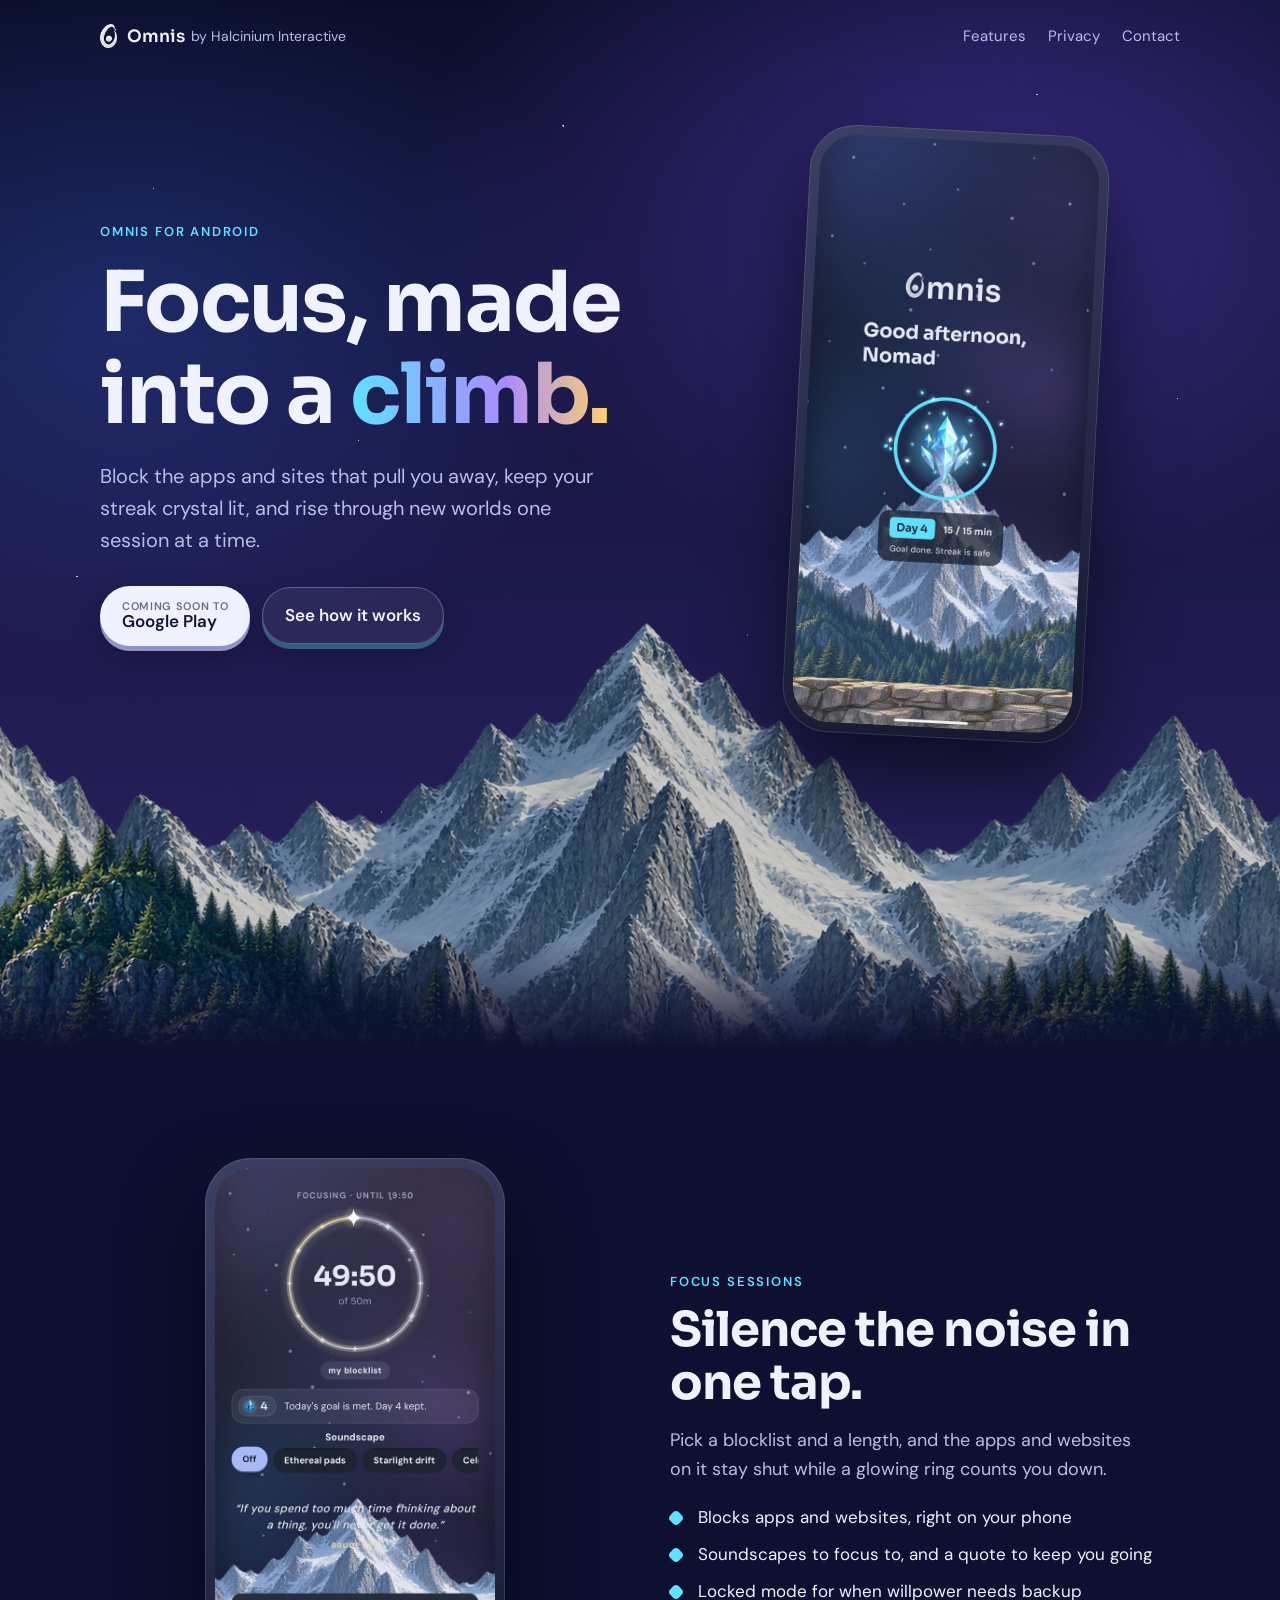
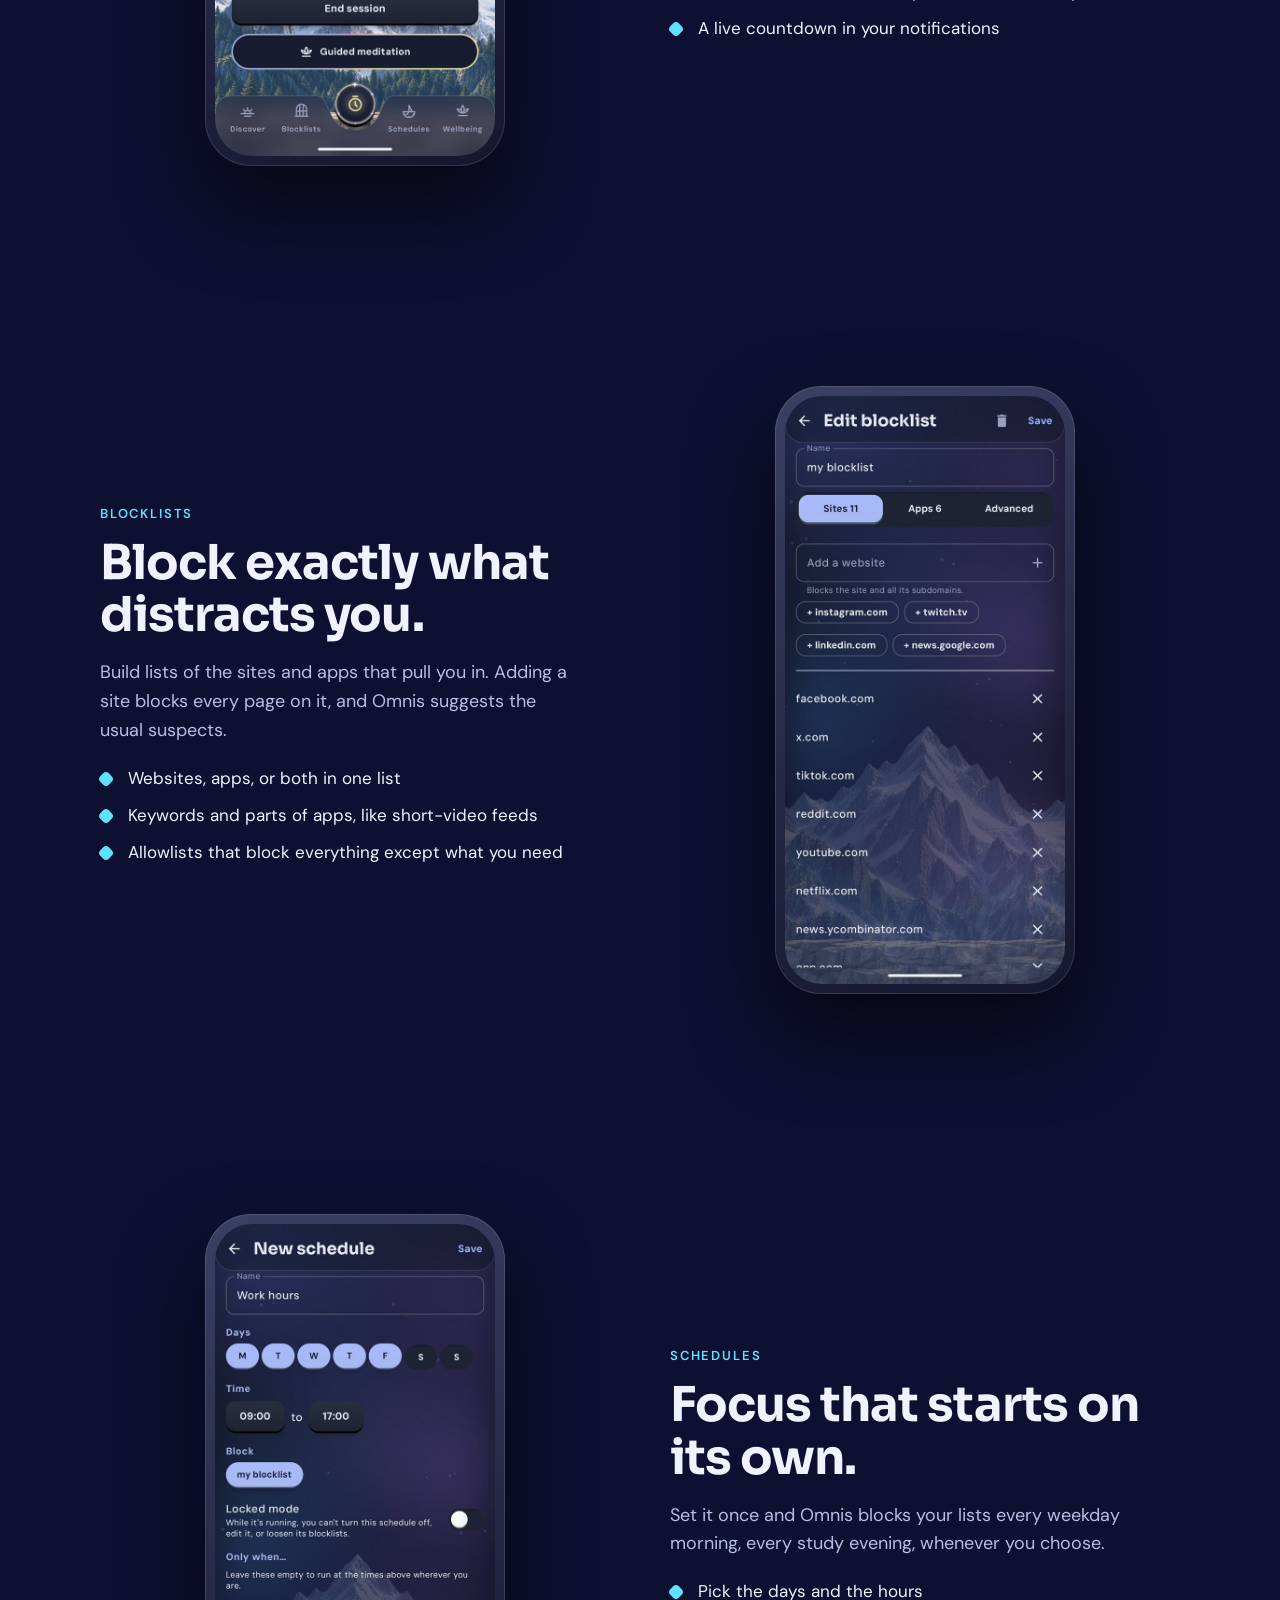
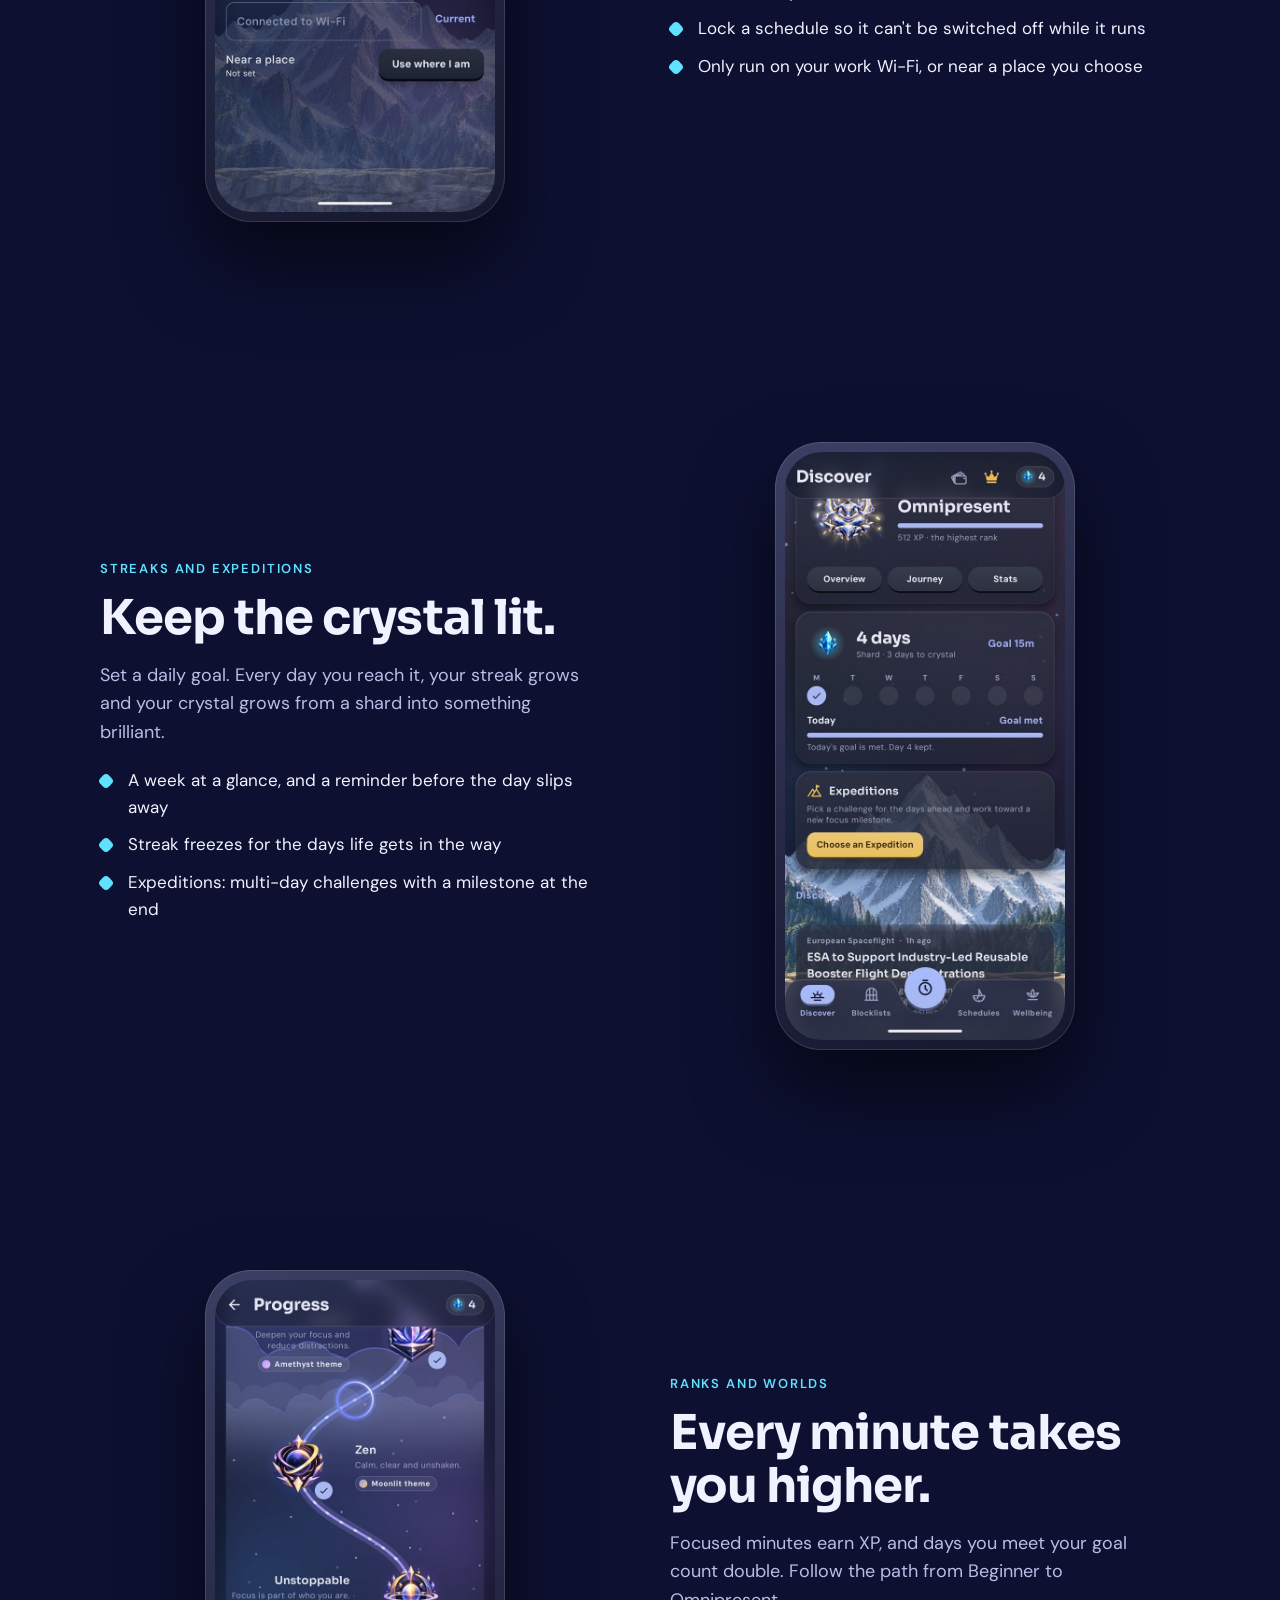
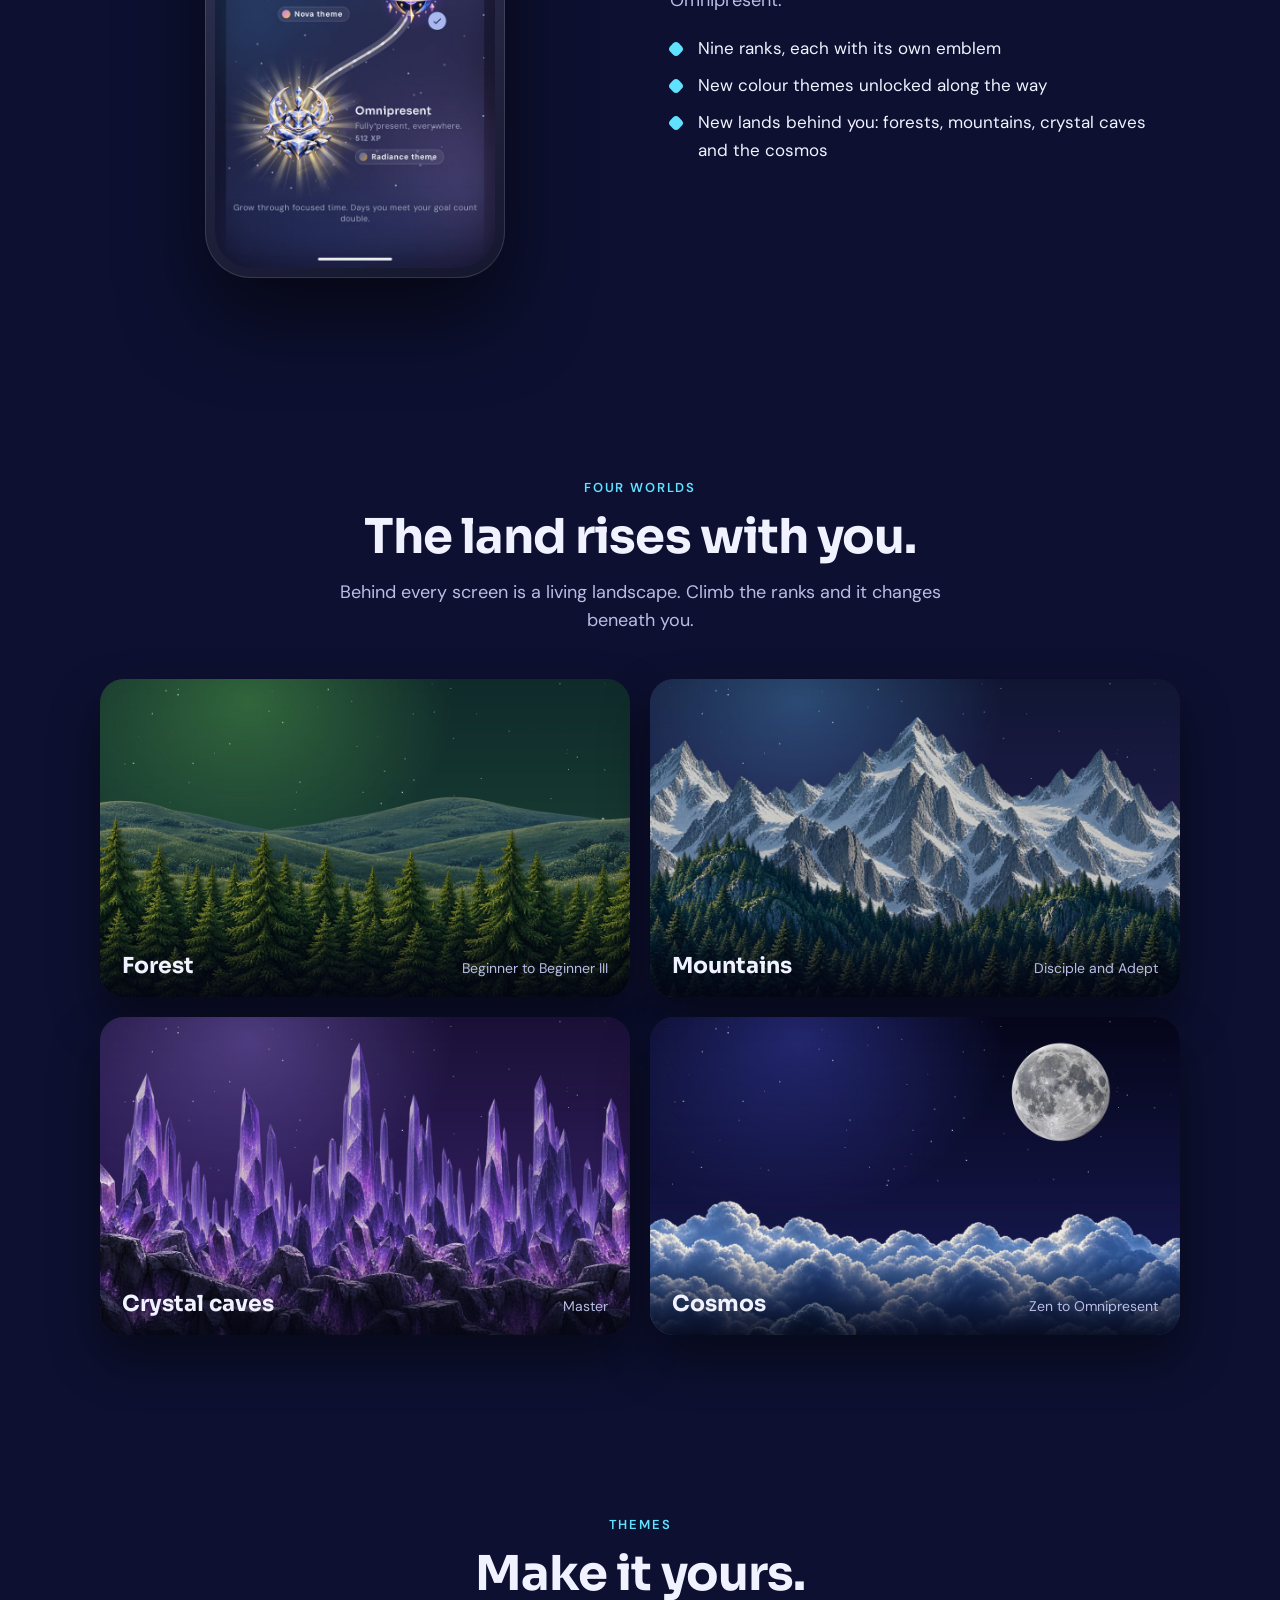
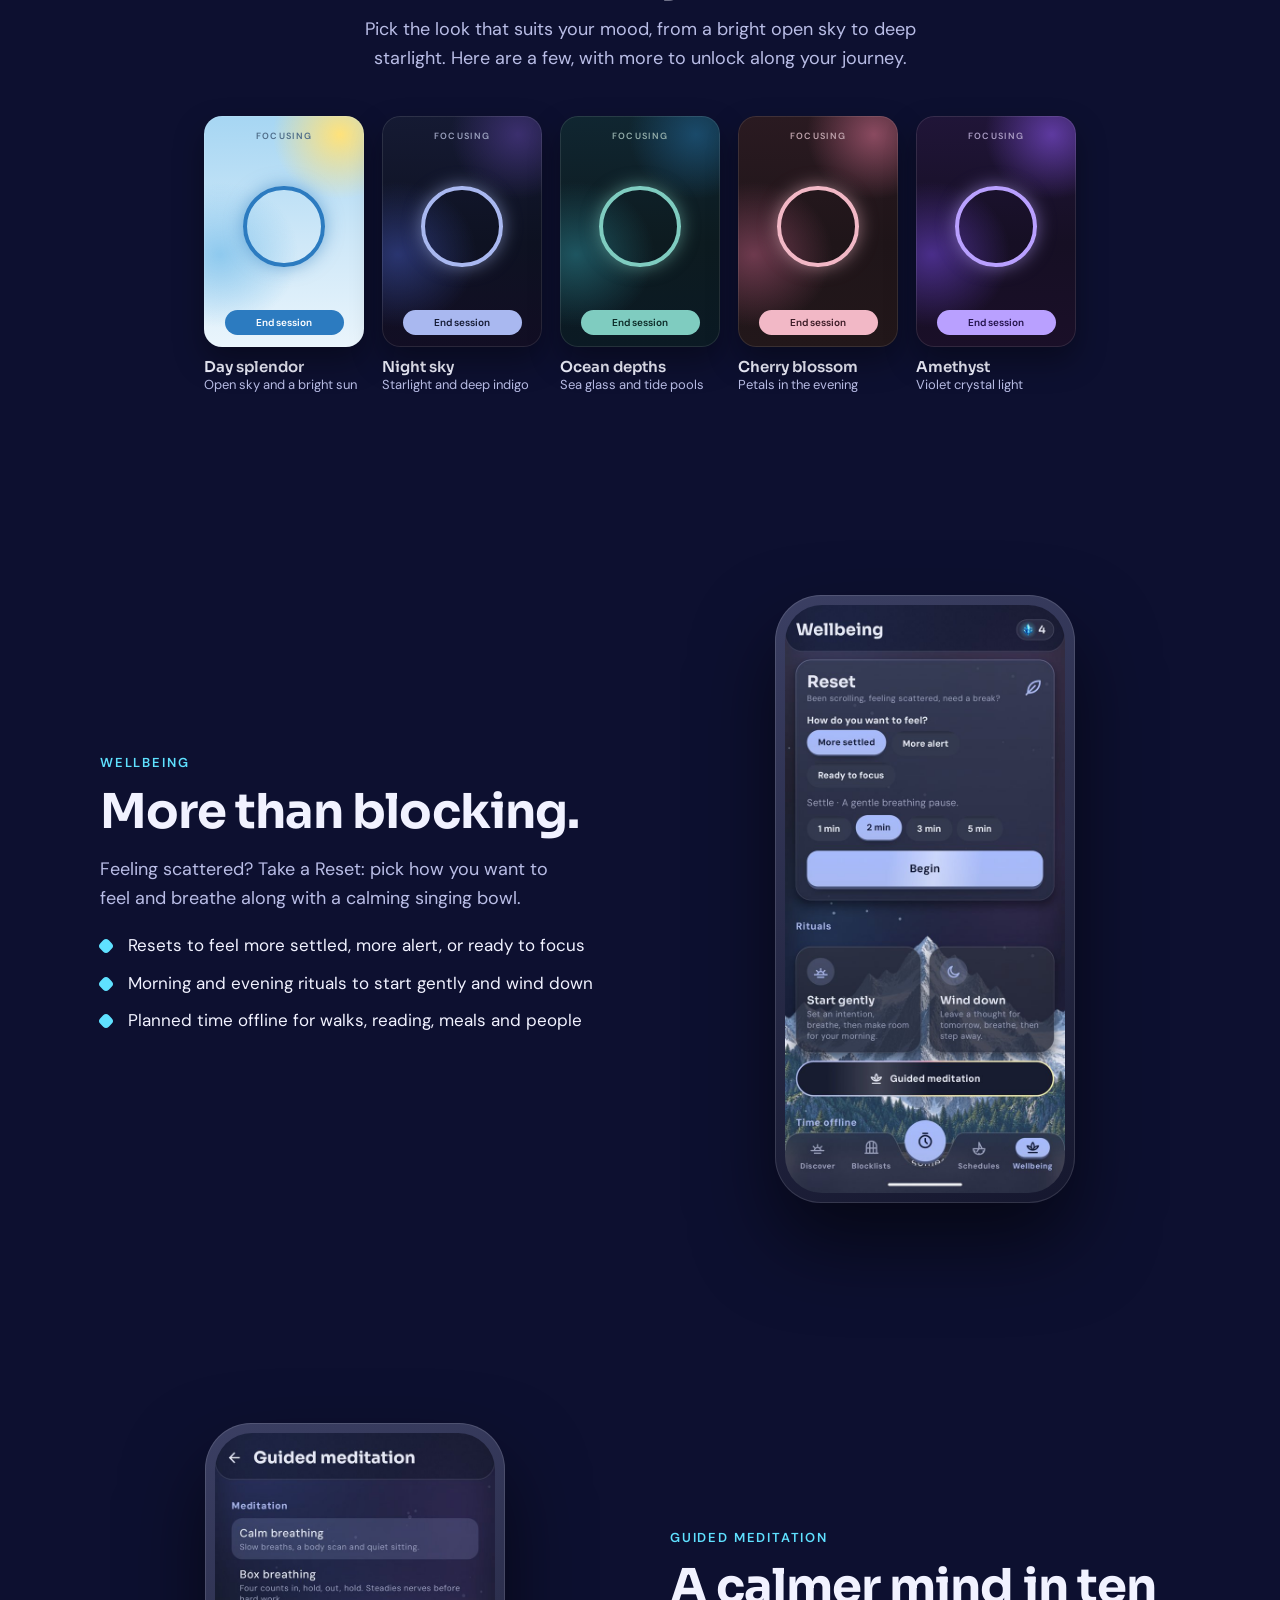
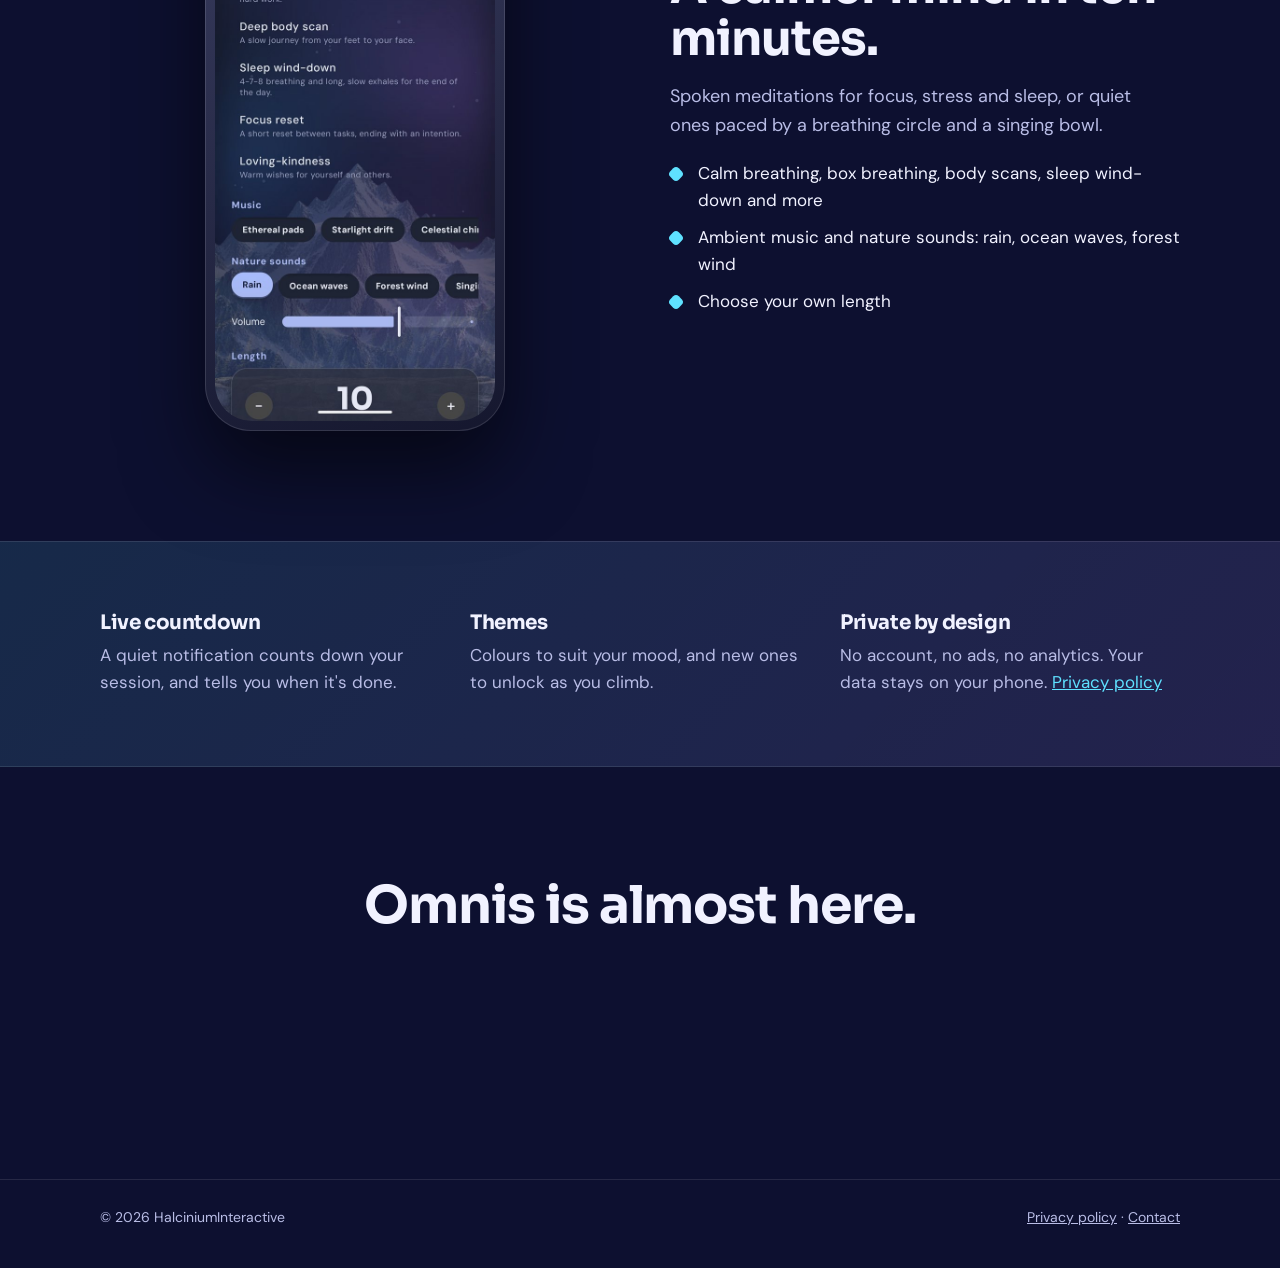
==== commit 4b7169bd: "Show a sample of five themes, with more to unlock on the journey Co-Authored-By: Claude Opus 5.5 <no" ====
--- a/index.html
+++ b/index.html
@@ -142,37 +142,15 @@
         <div class="gallery-head">
           <div class="eyebrow">Themes</div>
           <h2>Make it yours.</h2>
-          <p>Eighteen themes, from a bright open sky to deep starlight. Four are free, six come with Premium, and eight are earned on the journey.</p>
-        </div>
-
-        <h3 class="theme-group">Free</h3>
+          <p>Pick the look that suits your mood, from a bright open sky to deep starlight. Here are a few, with more to unlock along your journey.</p>
+        </div>
+
         <div class="themes">
           <div class="theme" style="--g1:#A6D6F3;--g2:#CFE8F8;--g3:#EAF5FC;--glow1:#FFE27A;--glow2:#8EC9EE;--a:#2C7BC0;--on:#FFFFFF;--ink:#12283C;--mut:#4F6D88"><div class="theme-screen"><b>Focusing</b><i></i><em>End session</em></div><strong>Day splendor</strong><span>Open sky and a bright sun</span></div>
           <div class="theme" style="--g1:#151A33;--g2:#0E1222;--g3:#120E24;--glow1:#3B2F6E;--glow2:#2A3570;--a:#A9B8F0;--on:#141A33;--ink:#E6E9F5;--mut:#9AA0BD"><div class="theme-screen"><b>Focusing</b><i></i><em>End session</em></div><strong>Night sky</strong><span>Starlight and deep indigo</span></div>
-          <div class="theme" style="--g1:#1A1A1A;--g2:#141414;--g3:#181818;--glow1:#34383A;--glow2:#2E3230;--a:#A9C2B2;--on:#141414;--ink:#EDEDED;--mut:#A3A3A3"><div class="theme-screen"><b>Focusing</b><i></i><em>End session</em></div><strong>Dark</strong><span>Plain and quiet</span></div>
-          <div class="theme" style="--g1:#F5F5F5;--g2:#F5F5F5;--g3:#F5F5F5;--glow1:transparent;--glow2:transparent;--a:#4E6B5A;--on:#FFFFFF;--ink:#1A1A1A;--mut:#666666"><div class="theme-screen"><b>Focusing</b><i></i><em>End session</em></div><strong>Light</strong><span>Plain and bright</span></div>
-        </div>
-
-        <h3 class="theme-group">Premium</h3>
-        <div class="themes">
-          <div class="theme" style="--g1:#232B1D;--g2:#1B2016;--g3:#261F17;--glow1:#5D7A45;--glow2:#4D6B3C;--a:#B7C08A;--on:#1F2416;--ink:#ECE6D6;--mut:#A9AB94"><div class="theme-screen"><b>Focusing</b><i></i><em>End session</em></div><strong>Moss</strong><span>Forest floor at dusk</span></div>
           <div class="theme" style="--g1:#102631;--g2:#0D1B20;--g3:#0B1A24;--glow1:#1A4A6A;--glow2:#1E5560;--a:#7FCCC0;--on:#0C2A26;--ink:#E2F0EE;--mut:#93ADAA"><div class="theme-screen"><b>Focusing</b><i></i><em>End session</em></div><strong>Ocean depths</strong><span>Sea glass and tide pools</span></div>
-          <div class="theme" style="--g1:#2E1C13;--g2:#22160F;--g3:#2A1512;--glow1:#A0603A;--glow2:#8A4A2E;--a:#E8A87C;--on:#3A1E10;--ink:#F3E6D6;--mut:#BBA48E"><div class="theme-screen"><b>Focusing</b><i></i><em>End session</em></div><strong>Desert dusk</strong><span>Warm dunes after sunset</span></div>
           <div class="theme" style="--g1:#2A1A21;--g2:#1F1519;--g3:#22171A;--glow1:#8A4A60;--glow2:#6E3A4E;--a:#F2B8C6;--on:#3A1A24;--ink:#F6E8EC;--mut:#BFA3AC"><div class="theme-screen"><b>Focusing</b><i></i><em>End session</em></div><strong>Cherry blossom</strong><span>Petals in the evening</span></div>
-          <div class="theme" style="--g1:#2A1A10;--g2:#1E140E;--g3:#22120E;--glow1:#A65A22;--glow2:#8A3E1E;--a:#E39B5A;--on:#361A08;--ink:#F2E4D2;--mut:#B8A08A"><div class="theme-screen"><b>Focusing</b><i></i><em>End session</em></div><strong>Autumn forest</strong><span>Amber leaves and woodsmoke</span></div>
-          <div class="theme" style="--g1:#F2F7FA;--g2:#EEF4F7;--g3:#E9F1F5;--glow1:#B4D9EE;--glow2:#9FCBE3;--a:#3A7899;--on:#FFFFFF;--ink:#17242C;--mut:#5A6B76"><div class="theme-screen"><b>Focusing</b><i></i><em>End session</em></div><strong>Glacier</strong><span>Cold air and clear ice</span></div>
-        </div>
-
-        <h3 class="theme-group">Earned on the journey</h3>
-        <div class="themes">
-          <div class="theme" style="--g1:#183026;--g2:#12201A;--g3:#15221A;--glow1:#3E7F45;--glow2:#2F6B3A;--a:#8FD67A;--on:#132A12;--ink:#E6F2E4;--mut:#9DB5A0"><div class="theme-screen"><b>Focusing</b><i></i><em>End session</em></div><strong>Sprout</strong><span>Reach Beginner II</span></div>
-          <div class="theme" style="--g1:#262B16;--g2:#1B1E12;--g3:#231F12;--glow1:#7A8A30;--glow2:#5A7A2A;--a:#C4DE6A;--on:#22280C;--ink:#F2EFDA;--mut:#B3B08C"><div class="theme-screen"><b>Focusing</b><i></i><em>End session</em></div><strong>Meadow</strong><span>Reach Beginner III</span></div>
-          <div class="theme" style="--g1:#10233A;--g2:#0C1824;--g3:#0E1A2C;--glow1:#2A6EA0;--glow2:#1E5A8A;--a:#6EC4FF;--on:#08243A;--ink:#E4F1FA;--mut:#93AEC2"><div class="theme-screen"><b>Focusing</b><i></i><em>End session</em></div><strong>Azure</strong><span>Reach Disciple</span></div>
-          <div class="theme" style="--g1:#2C160C;--g2:#1E110A;--g3:#26100A;--glow1:#B8641E;--glow2:#9A4A16;--a:#FFB047;--on:#3A1A04;--ink:#F6E6D4;--mut:#C09E84"><div class="theme-screen"><b>Focusing</b><i></i><em>End session</em></div><strong>Ember</strong><span>Reach Adept</span></div>
-          <div class="theme" style="--g1:#201538;--g2:#160F24;--g3:#1A0F28;--glow1:#5E3AA0;--glow2:#4A2E8A;--a:#B9A0FF;--on:#22124A;--ink:#EEE6FA;--mut:#AA9CC4"><div class="theme-screen"><b>Focusing</b><i></i><em>End session</em></div><strong>Amethyst</strong><span>Reach Master</span></div>
-          <div class="theme" style="--g1:#111640;--g2:#0B0E26;--g3:#0E0C24;--glow1:#3A44B8;--glow2:#2A33A0;--a:#8E96FF;--on:#10154A;--ink:#E8EAFB;--mut:#9EA2CC"><div class="theme-screen"><b>Focusing</b><i></i><em>End session</em></div><strong>Moonlit</strong><span>Reach Zen</span></div>
-          <div class="theme" style="--g1:#22103A;--g2:#150A22;--g3:#1E0C1E;--glow1:#8A36C0;--glow2:#6A2AA8;--a:#C07CFF;--on:#2A0A48;--ink:#F6E8F8;--mut:#B89CC4"><div class="theme-screen"><b>Focusing</b><i></i><em>End session</em></div><strong>Nova</strong><span>Reach Unstoppable</span></div>
-          <div class="theme" style="--g1:#FFF9EC;--g2:#FBF6EA;--g3:#F5F0F8;--glow1:#FFD98A;--glow2:#FFE3A0;--a:#4E64C8;--on:#FFFFFF;--ink:#2A2214;--mut:#7A6E58"><div class="theme-screen"><b>Focusing</b><i></i><em>End session</em></div><strong>Radiance</strong><span>Reach Omnipresent</span></div>
+          <div class="theme" style="--g1:#201538;--g2:#160F24;--g3:#1A0F28;--glow1:#5E3AA0;--glow2:#4A2E8A;--a:#B9A0FF;--on:#22124A;--ink:#EEE6FA;--mut:#AA9CC4"><div class="theme-screen"><b>Focusing</b><i></i><em>End session</em></div><strong>Amethyst</strong><span>Violet crystal light</span></div>
         </div>
       </div>
     </section>
@@ -212,7 +190,7 @@
     <div class="band">
       <div class="wrap">
         <div><h3>Live countdown</h3><p>A quiet notification counts down your session, and tells you when it's done.</p></div>
-        <div><h3>Themes</h3><p>Day splendor, Night sky, Dark and Light, plus more you unlock as you rank up.</p></div>
+        <div><h3>Themes</h3><p>Colours to suit your mood, and new ones to unlock as you climb.</p></div>
         <div><h3>Private by design</h3><p>No account, no ads, no analytics. Your data stays on your phone. <a href="privacy.html">Privacy policy</a></p></div>
       </div>
     </div>
--- a/style.css
+++ b/style.css
@@ -178,9 +178,8 @@
 .world figcaption strong { font: 700 22px "Sora", sans-serif; }
 .world figcaption span { color: var(--muted); font-size: 14px; }
 
-.theme-group { font-size: 18px; color: var(--muted); margin: 34px 0 14px; letter-spacing: 0.02em; text-align: center; }
 /* Rows stay centred, so a group that doesn't fill the last row still looks balanced. */
-.themes { display: flex; flex-wrap: wrap; justify-content: center; gap: 18px; max-width: 700px; margin: 0 auto; }
+.themes { display: flex; flex-wrap: wrap; justify-content: center; gap: 18px; max-width: 900px; margin: 0 auto; }
 .theme { width: 160px; }
 .theme strong { display: block; margin-top: 10px; font: 600 15px "Sora", sans-serif; }
 .theme span { display: block; color: var(--muted); font-size: 13px; line-height: 1.4; }
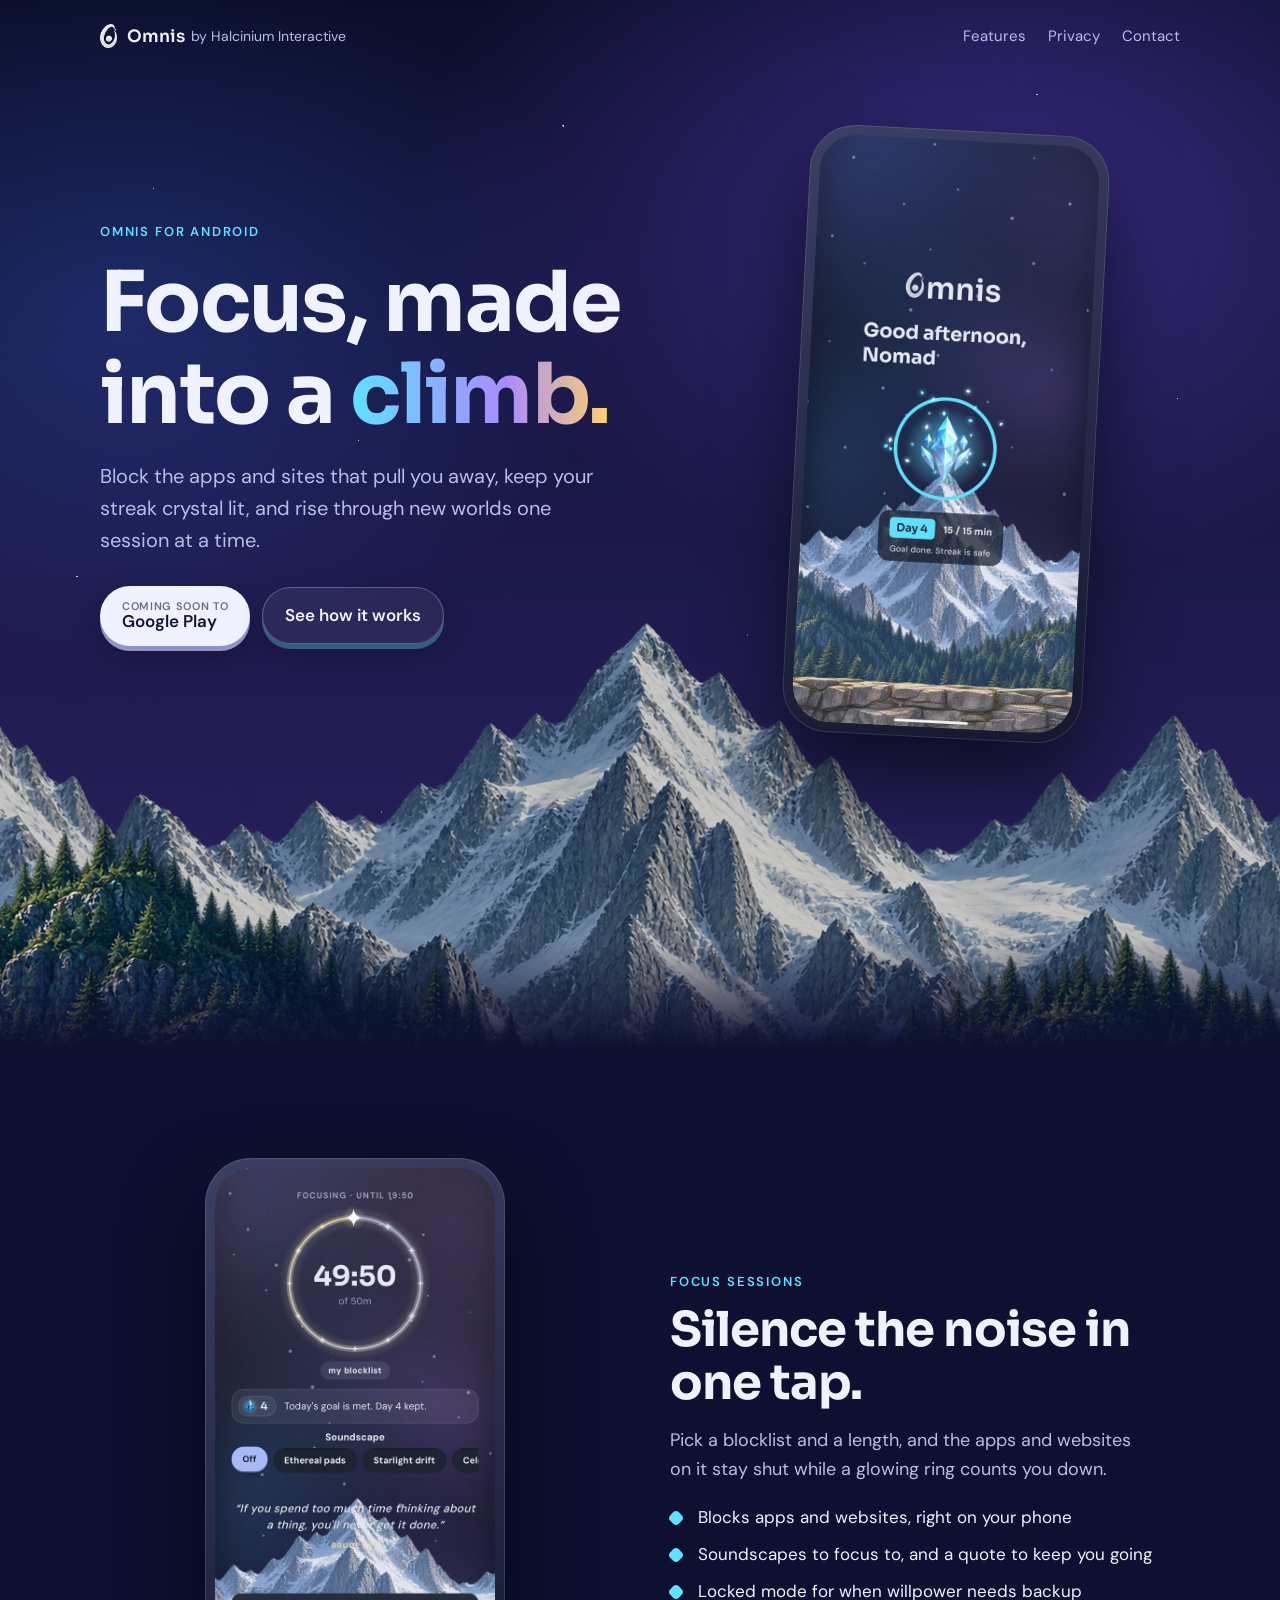
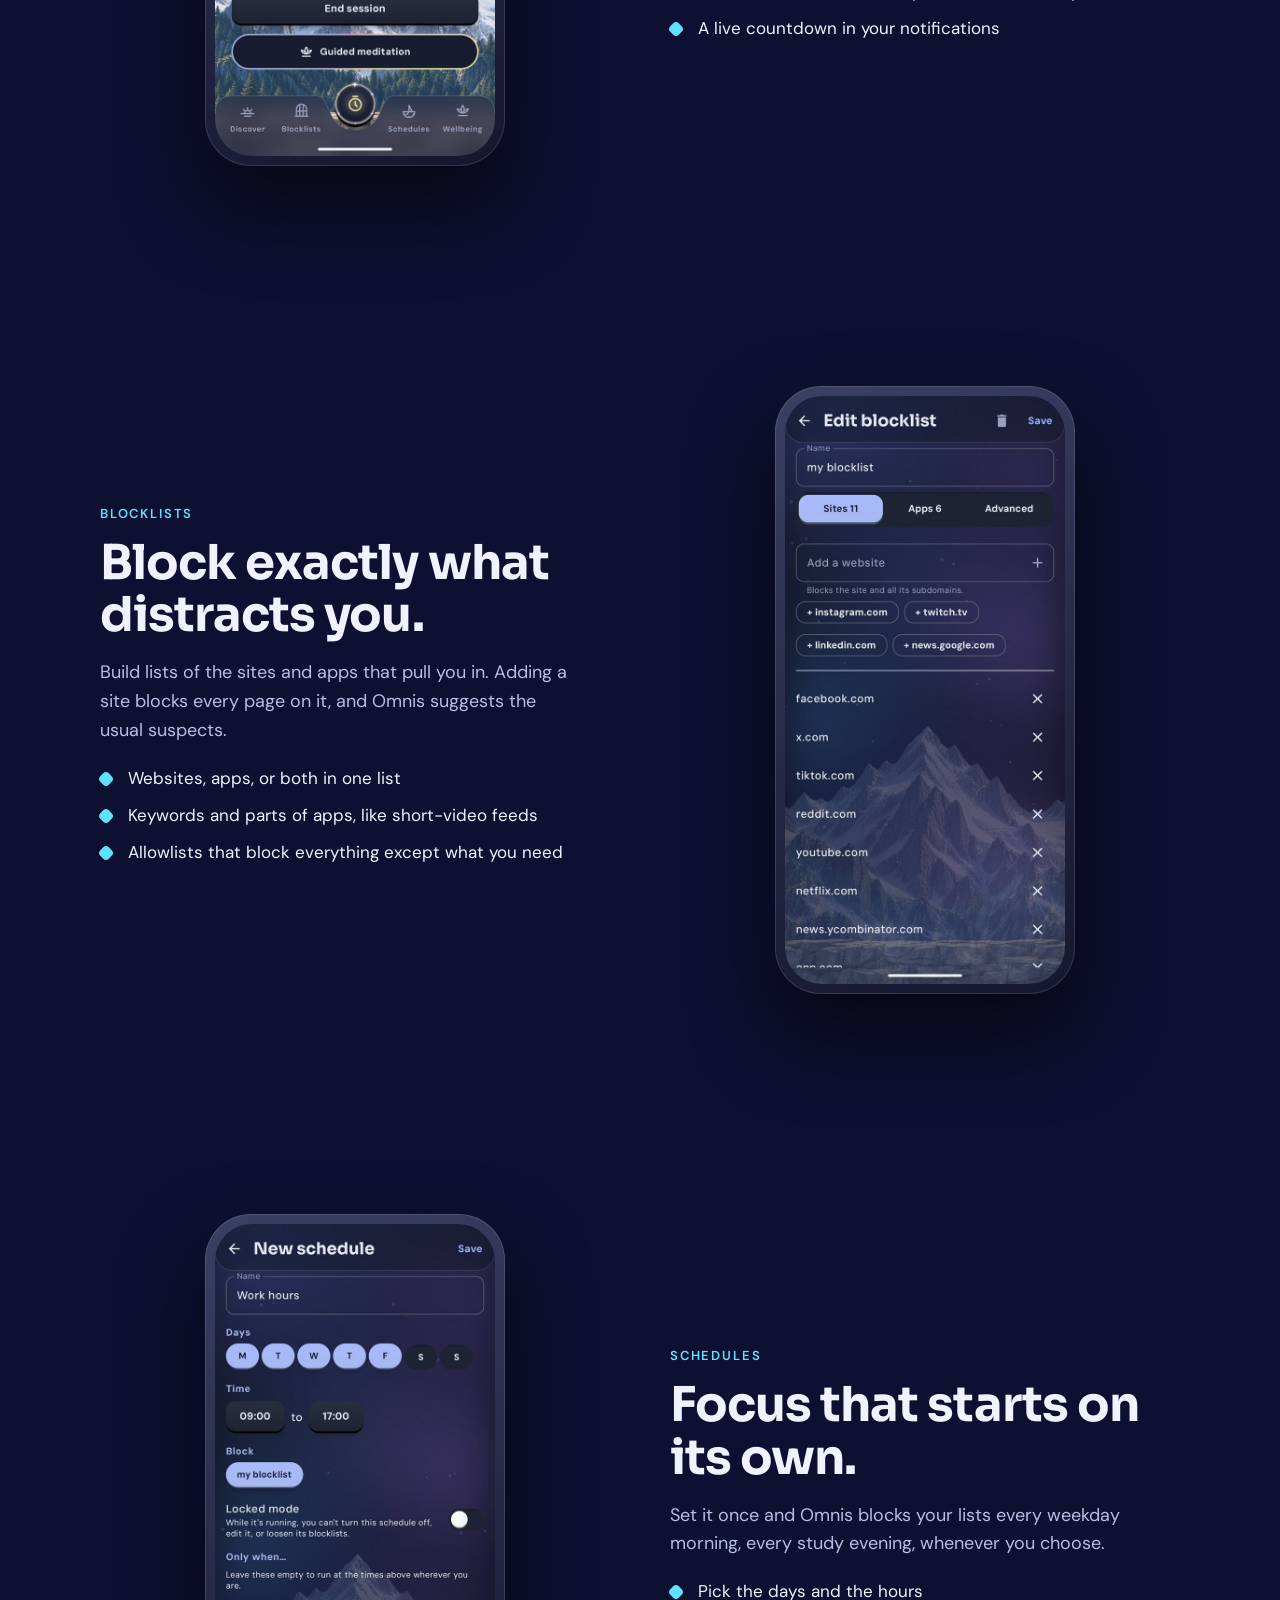
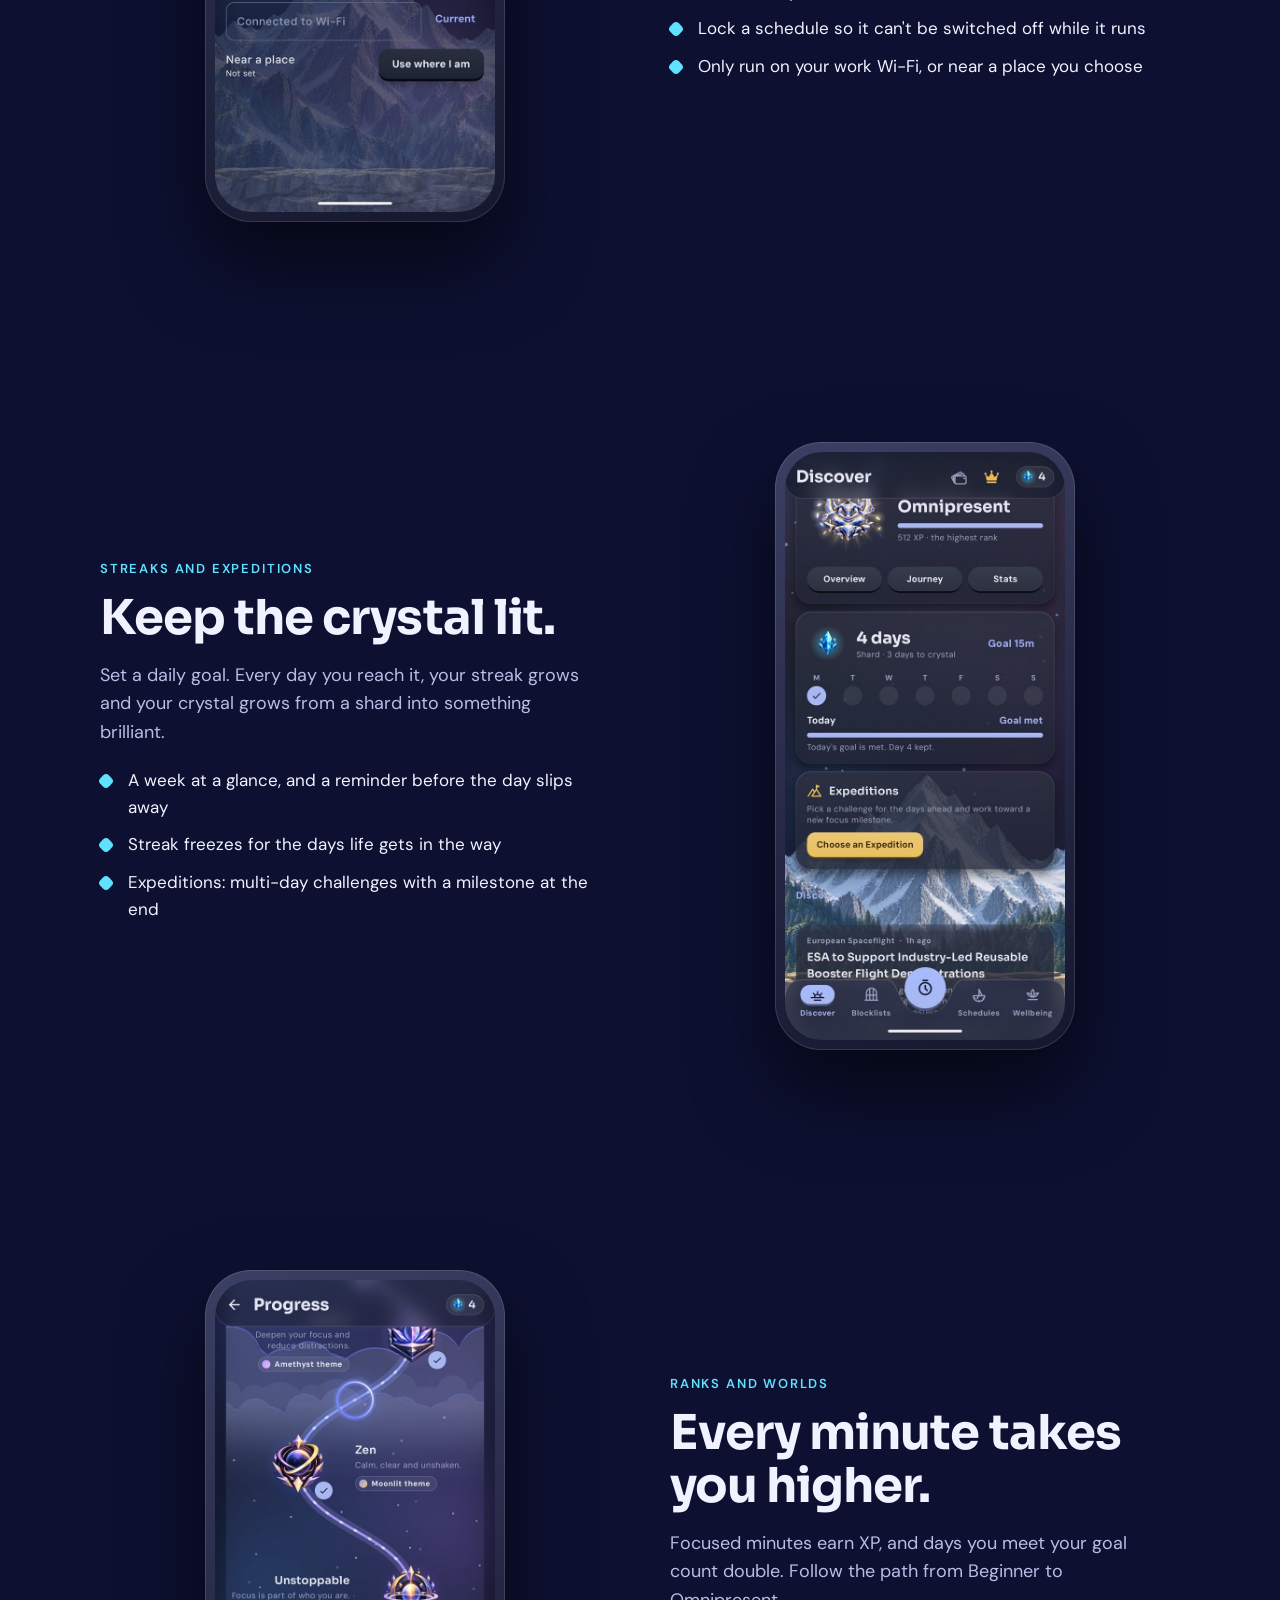
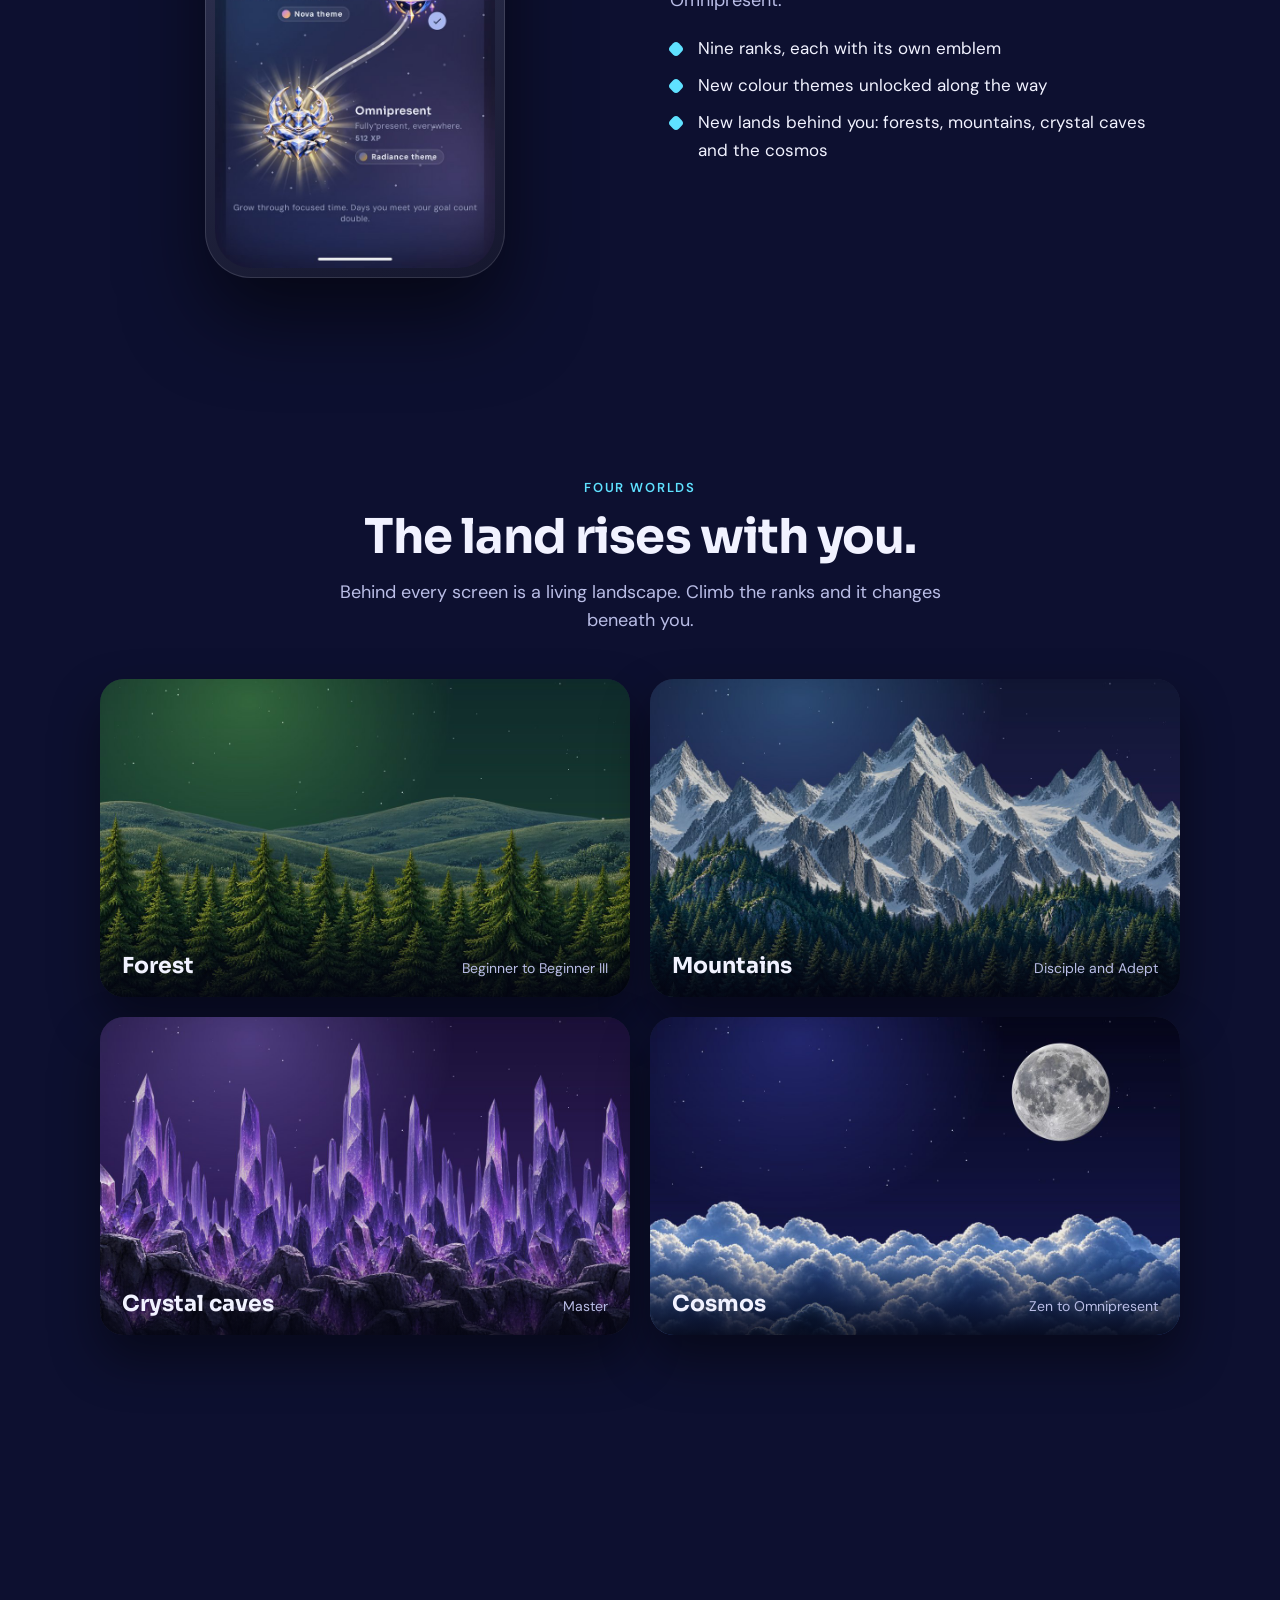
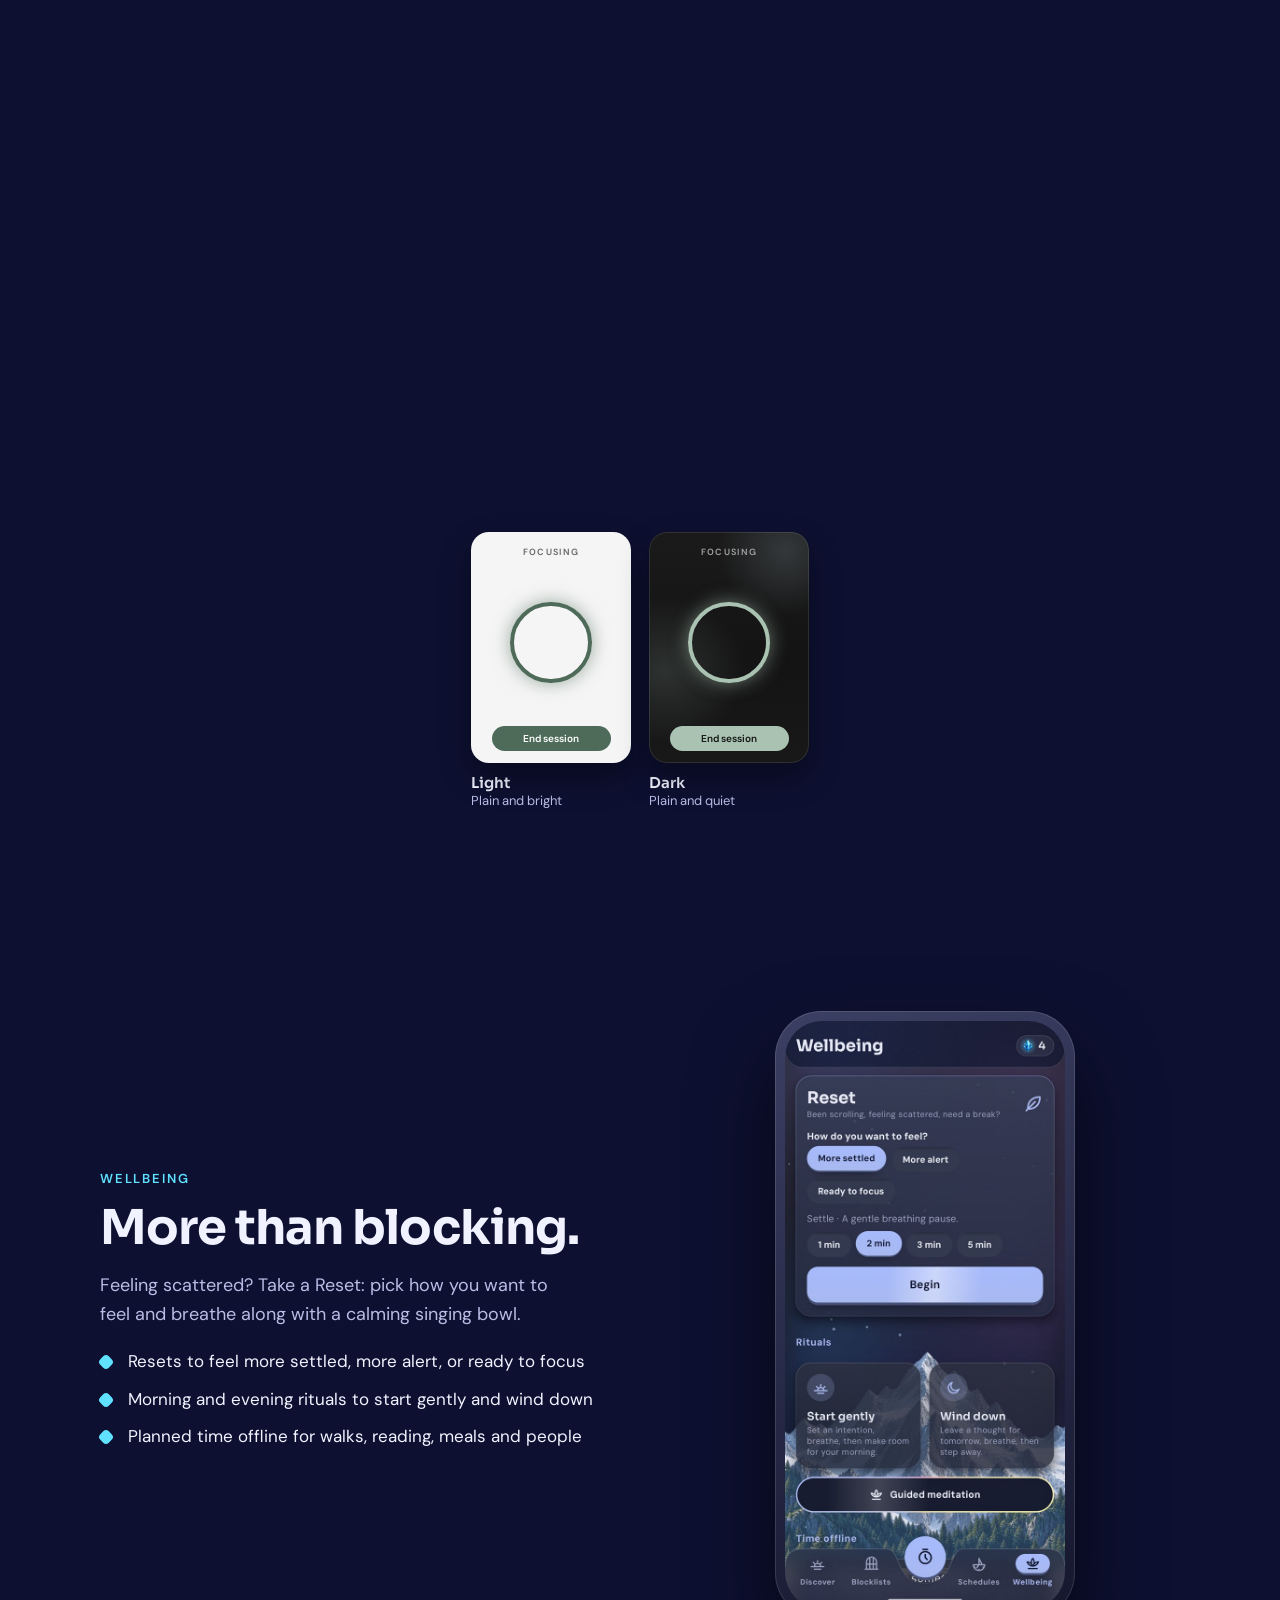
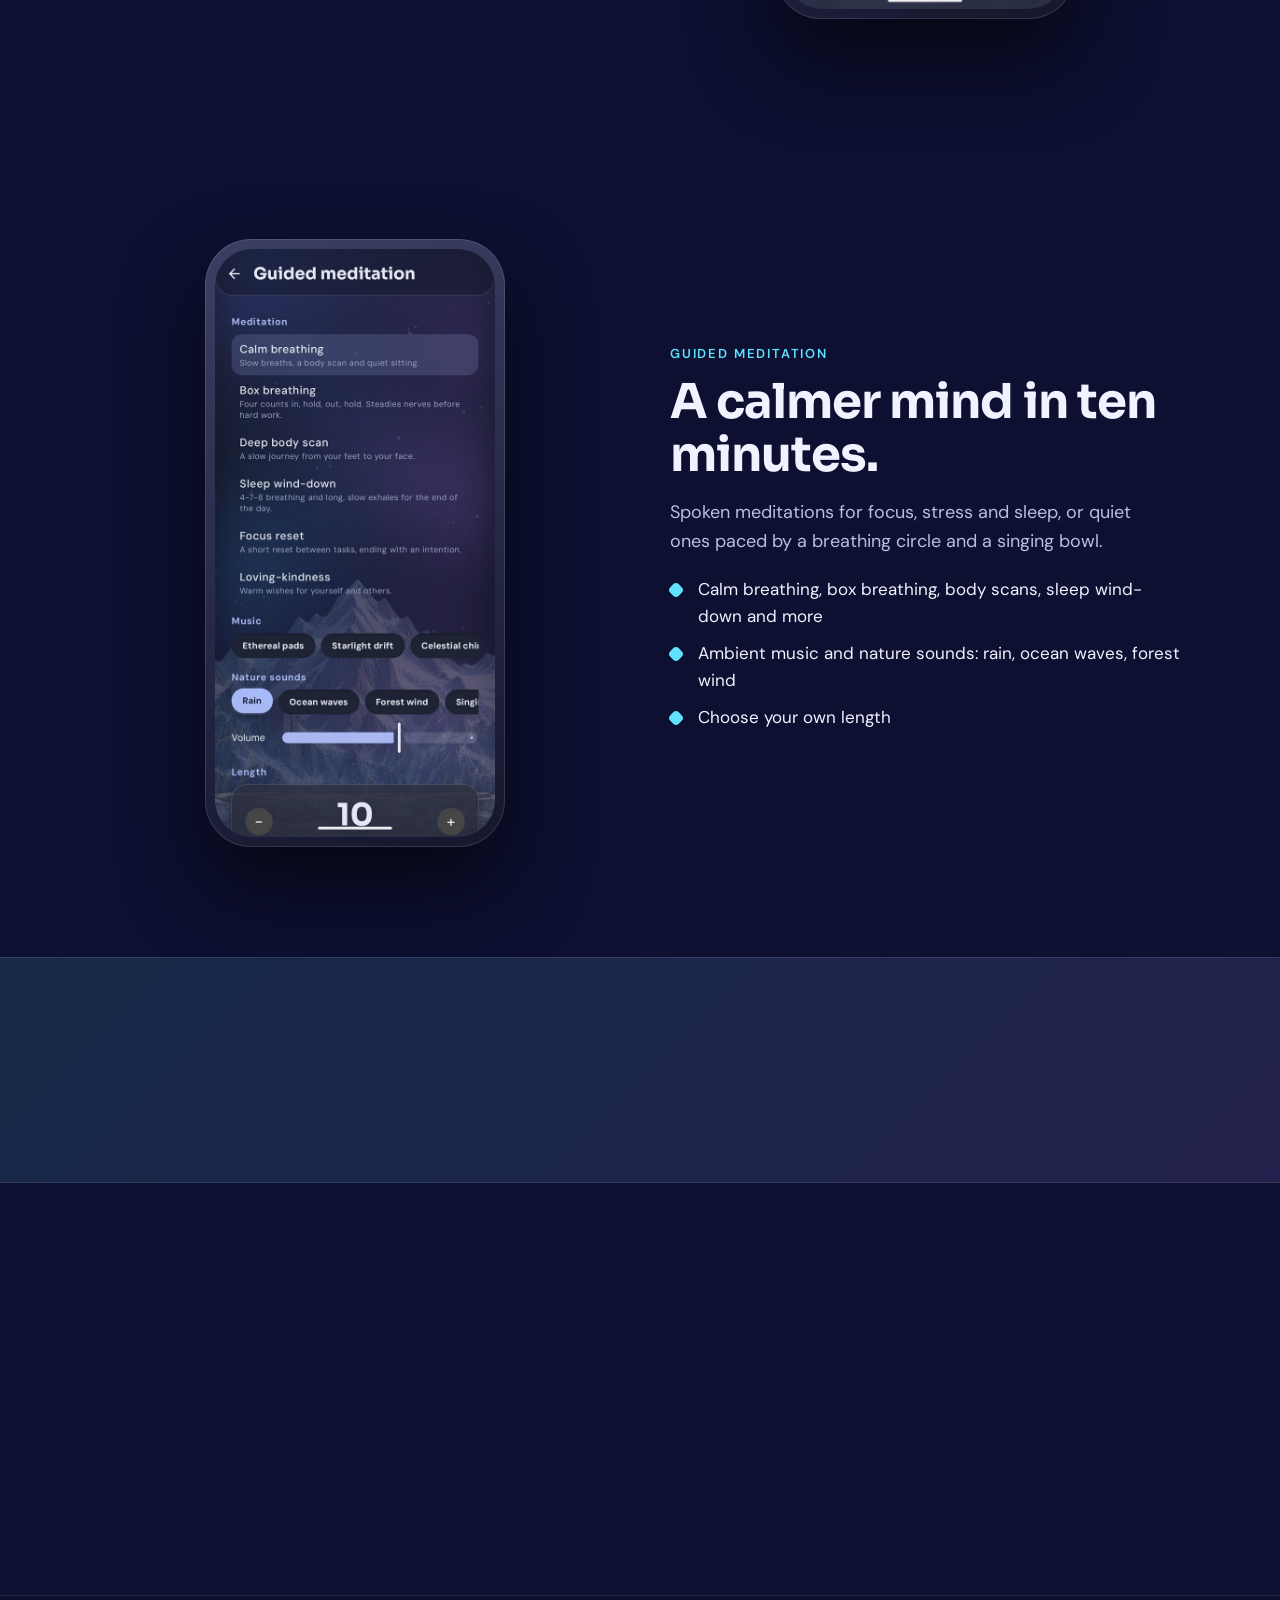
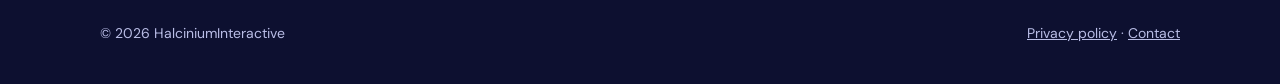
==== commit b4d78dc3: "Add a classic row with the Light and Dark themes Co-Authored-By: Claude Opus 5.5 <noreply@anthropic." ====
--- a/index.html
+++ b/index.html
@@ -152,6 +152,15 @@
           <div class="theme" style="--g1:#2A1A21;--g2:#1F1519;--g3:#22171A;--glow1:#8A4A60;--glow2:#6E3A4E;--a:#F2B8C6;--on:#3A1A24;--ink:#F6E8EC;--mut:#BFA3AC"><div class="theme-screen"><b>Focusing</b><i></i><em>End session</em></div><strong>Cherry blossom</strong><span>Petals in the evening</span></div>
           <div class="theme" style="--g1:#201538;--g2:#160F24;--g3:#1A0F28;--glow1:#5E3AA0;--glow2:#4A2E8A;--a:#B9A0FF;--on:#22124A;--ink:#EEE6FA;--mut:#AA9CC4"><div class="theme-screen"><b>Focusing</b><i></i><em>End session</em></div><strong>Amethyst</strong><span>Violet crystal light</span></div>
         </div>
+
+        <div class="classic-head">
+          <h3>Or keep it classic.</h3>
+          <p>Clean, simple Light and Dark, for those who like their focus plain.</p>
+        </div>
+        <div class="themes">
+          <div class="theme" style="--g1:#F5F5F5;--g2:#F5F5F5;--g3:#F5F5F5;--glow1:transparent;--glow2:transparent;--a:#4E6B5A;--on:#FFFFFF;--ink:#1A1A1A;--mut:#666666"><div class="theme-screen"><b>Focusing</b><i></i><em>End session</em></div><strong>Light</strong><span>Plain and bright</span></div>
+          <div class="theme" style="--g1:#1A1A1A;--g2:#141414;--g3:#181818;--glow1:#34383A;--glow2:#2E3230;--a:#A9C2B2;--on:#141414;--ink:#EDEDED;--mut:#A3A3A3"><div class="theme-screen"><b>Focusing</b><i></i><em>End session</em></div><strong>Dark</strong><span>Plain and quiet</span></div>
+        </div>
       </div>
     </section>
 
--- a/style.css
+++ b/style.css
@@ -181,6 +181,9 @@
 /* Rows stay centred, so a group that doesn't fill the last row still looks balanced. */
 .themes { display: flex; flex-wrap: wrap; justify-content: center; gap: 18px; max-width: 900px; margin: 0 auto; }
 .theme { width: 160px; }
+.classic-head { text-align: center; margin: 56px auto 22px; }
+.classic-head h3 { font-size: 24px; margin-bottom: 6px; }
+.classic-head p { color: var(--muted); margin: 0; }
 .theme strong { display: block; margin-top: 10px; font: 600 15px "Sora", sans-serif; }
 .theme span { display: block; color: var(--muted); font-size: 13px; line-height: 1.4; }
 /* A tiny running-session screen painted in the theme's own colours. */
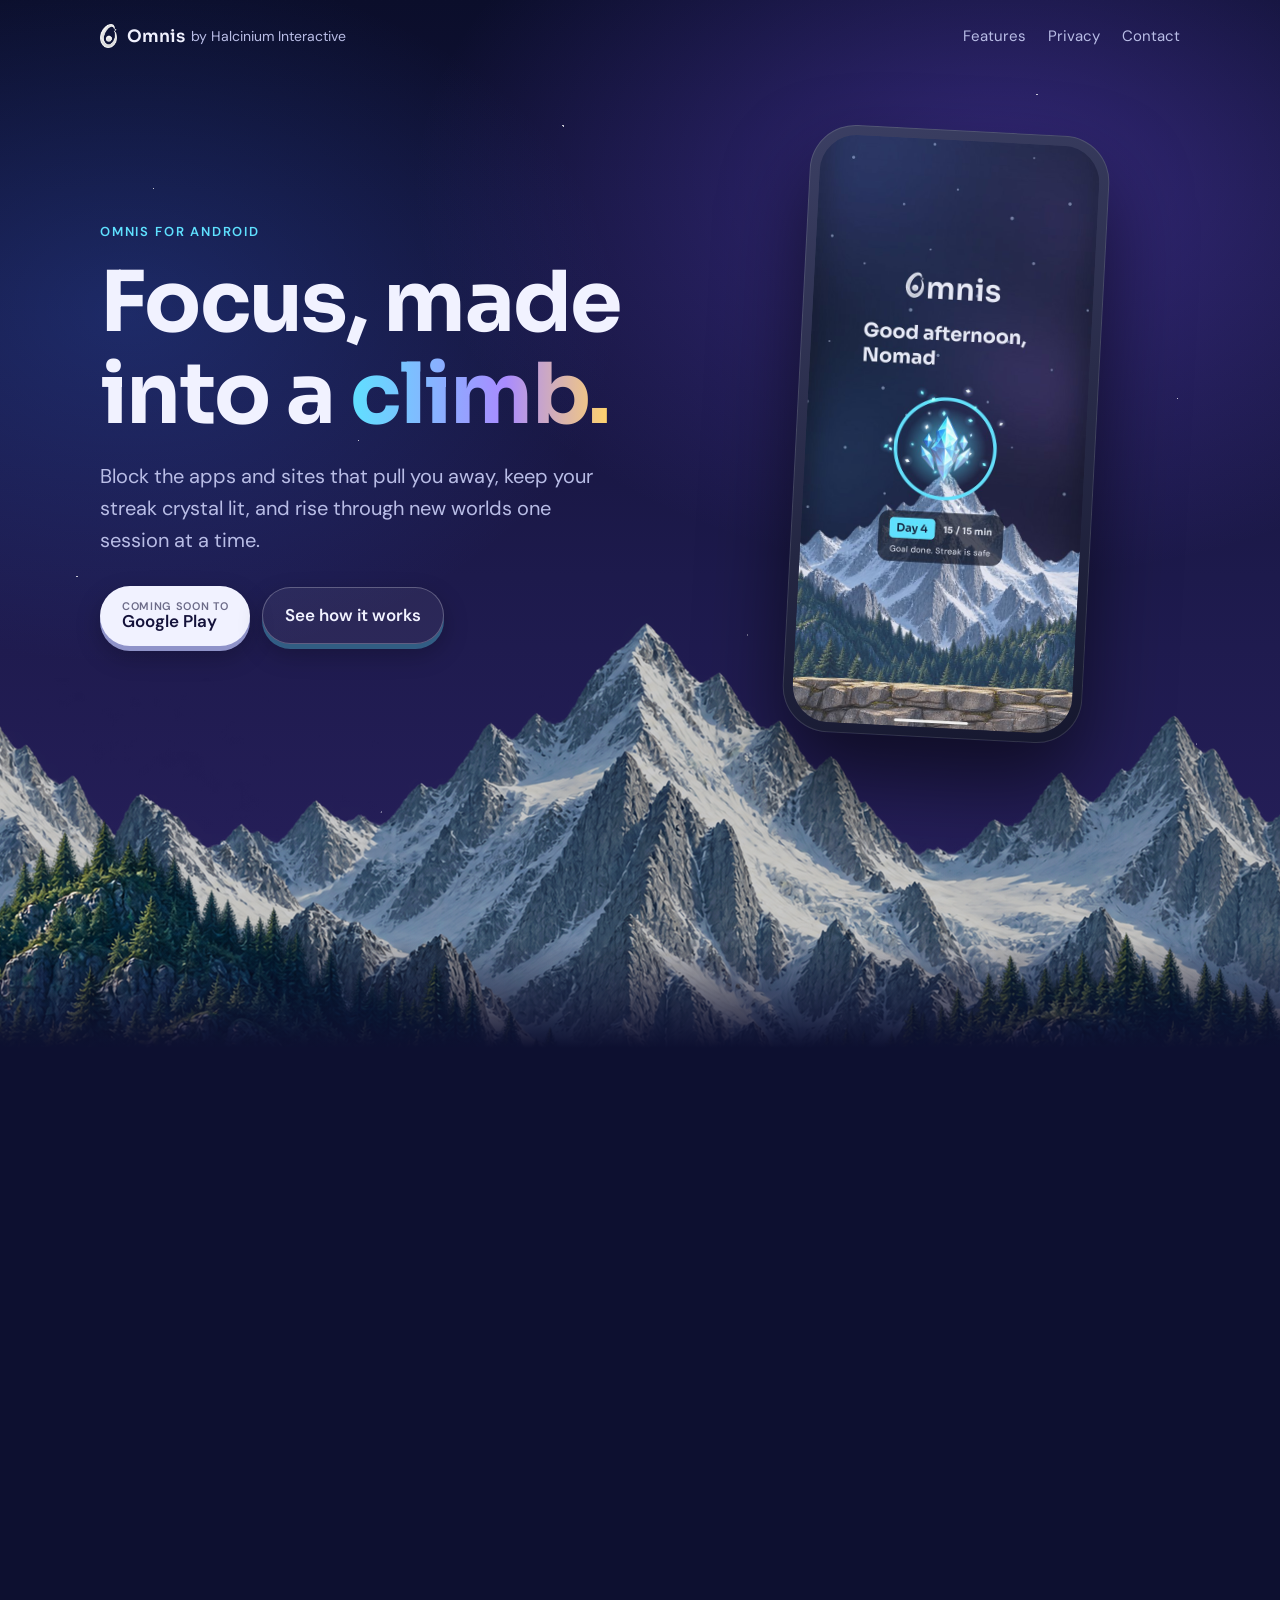
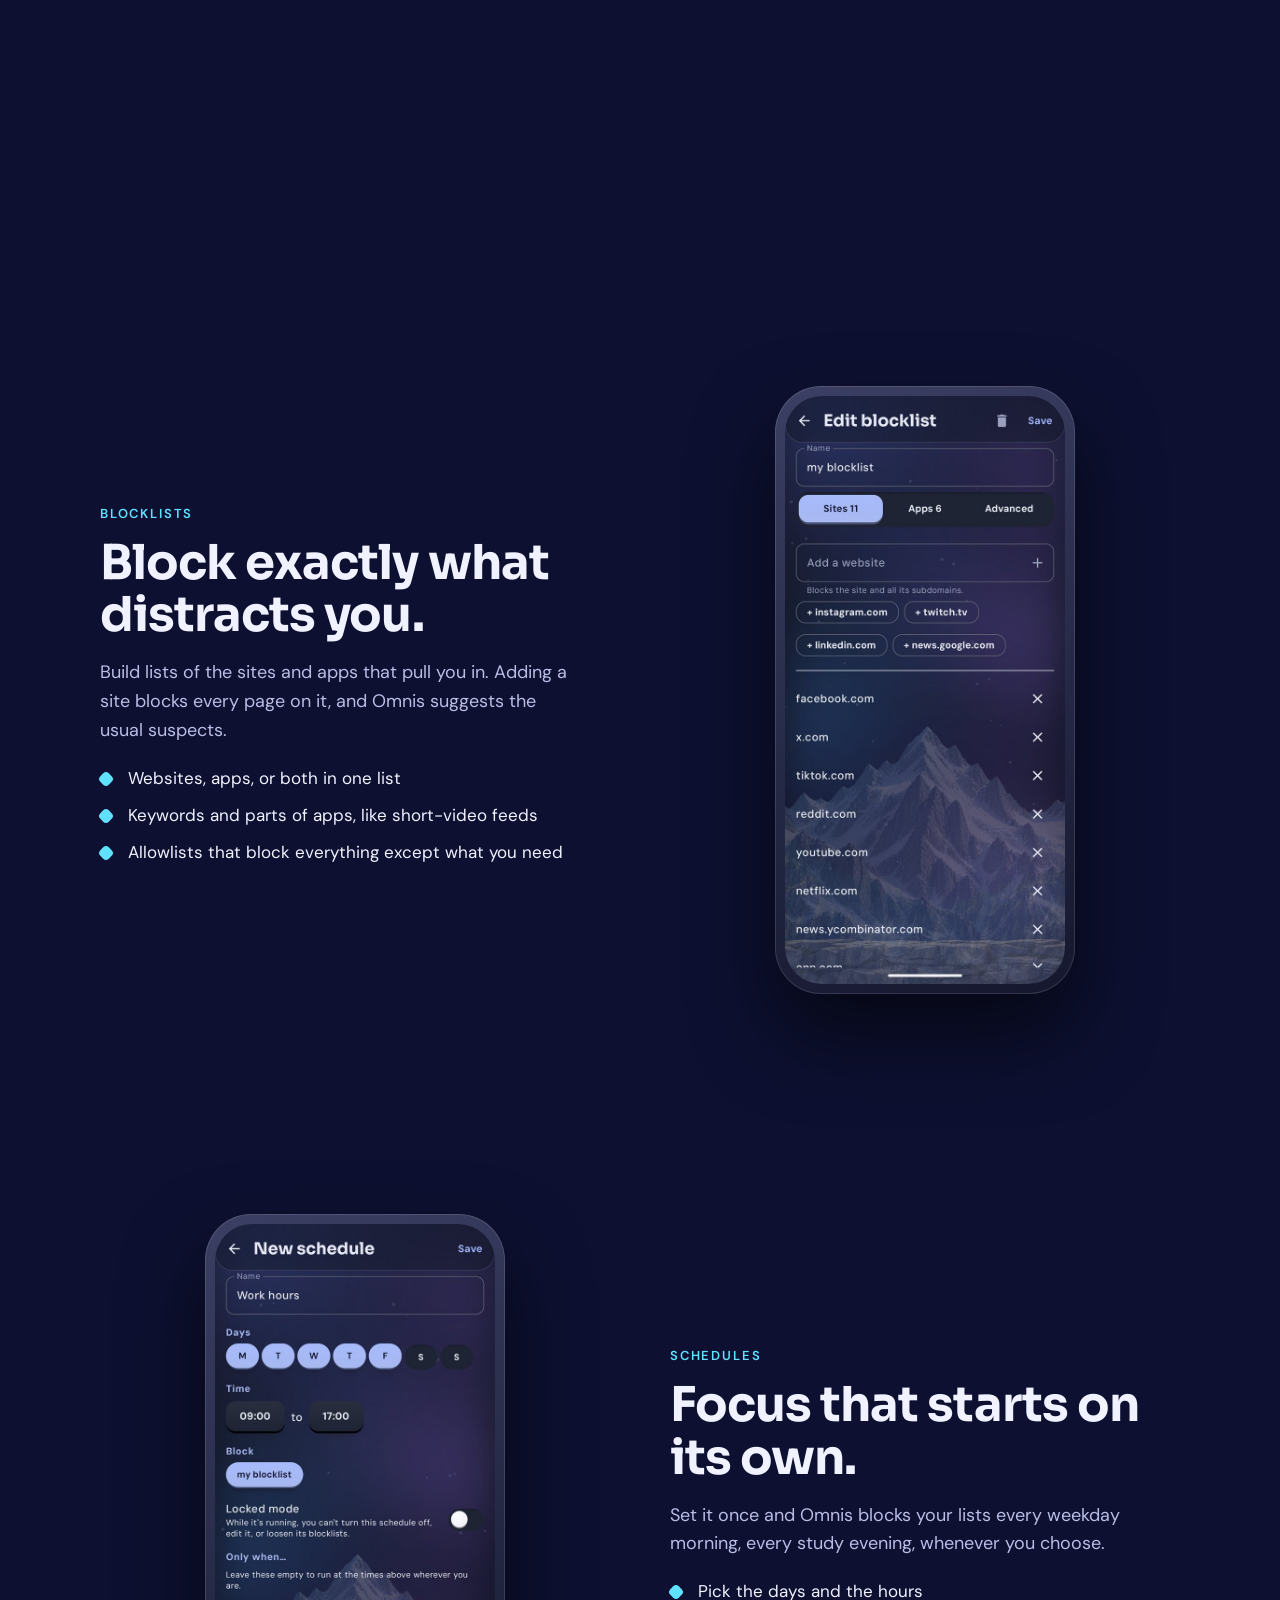
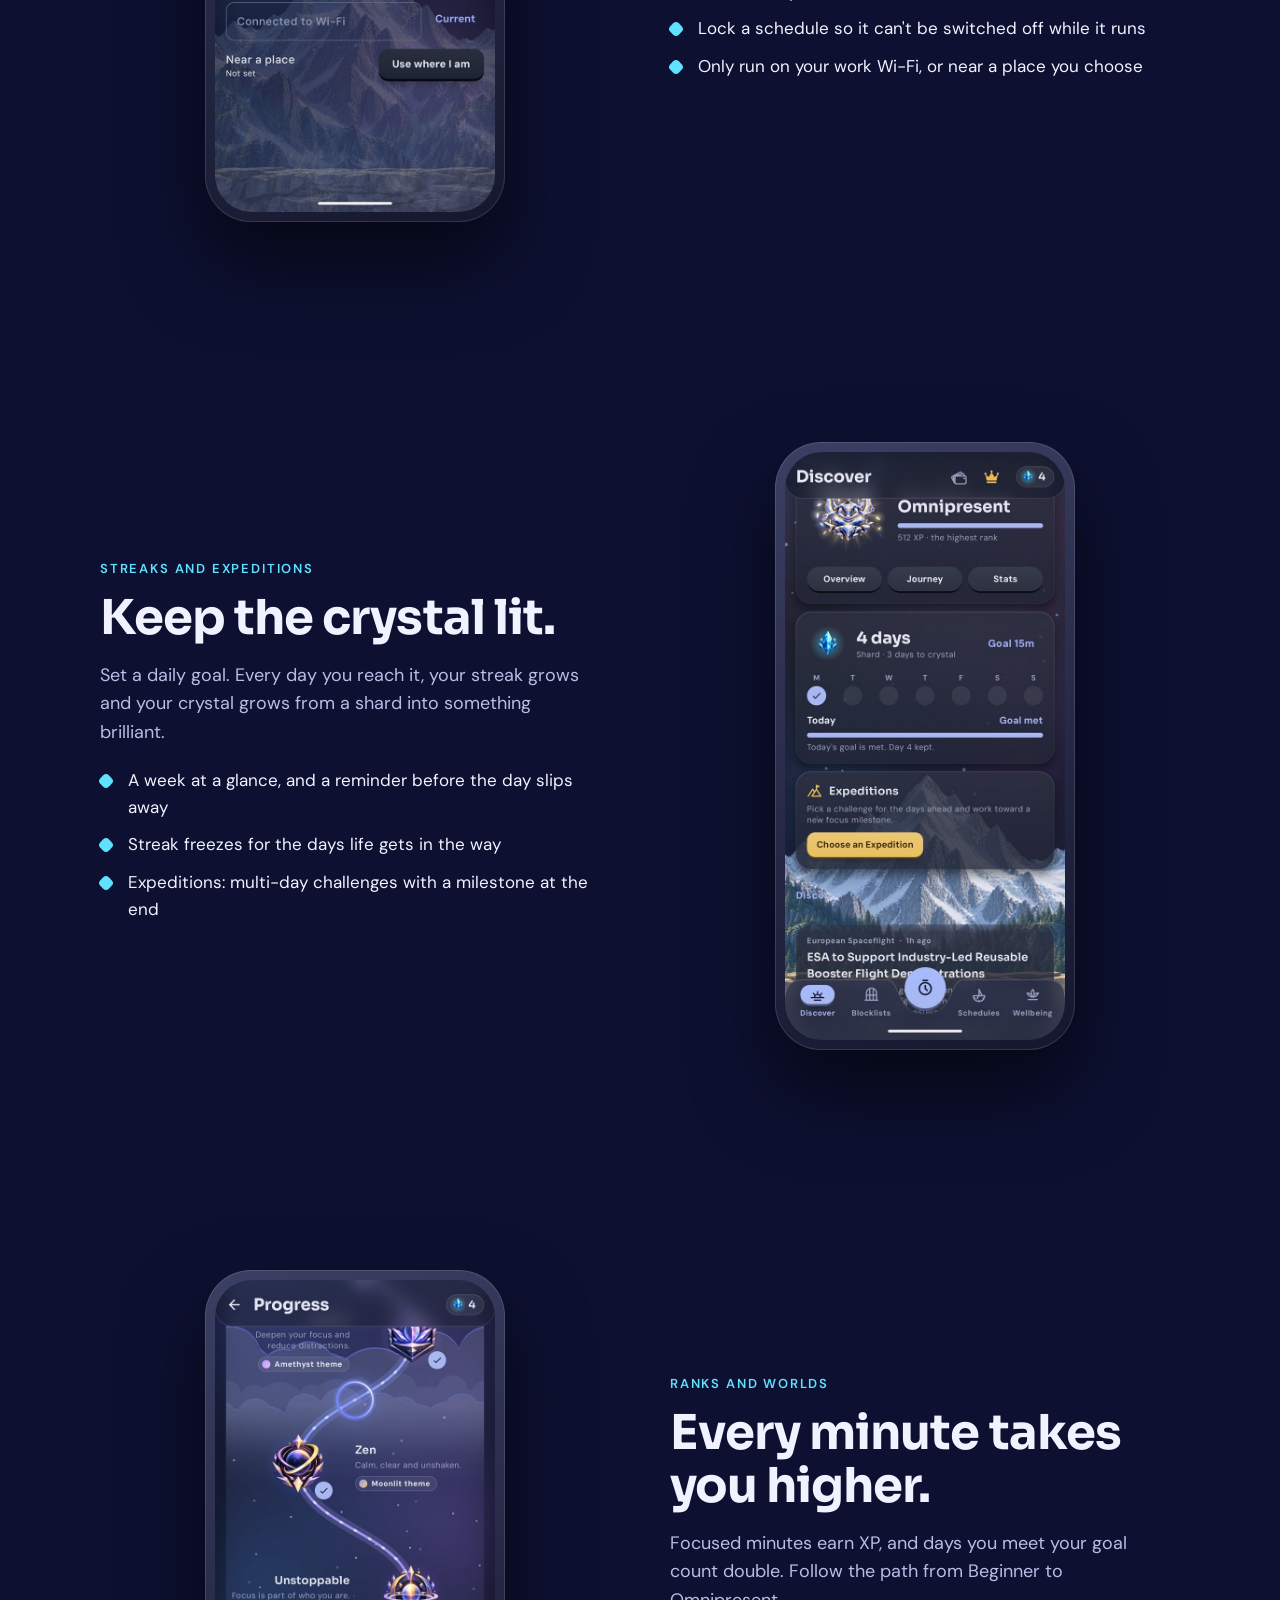
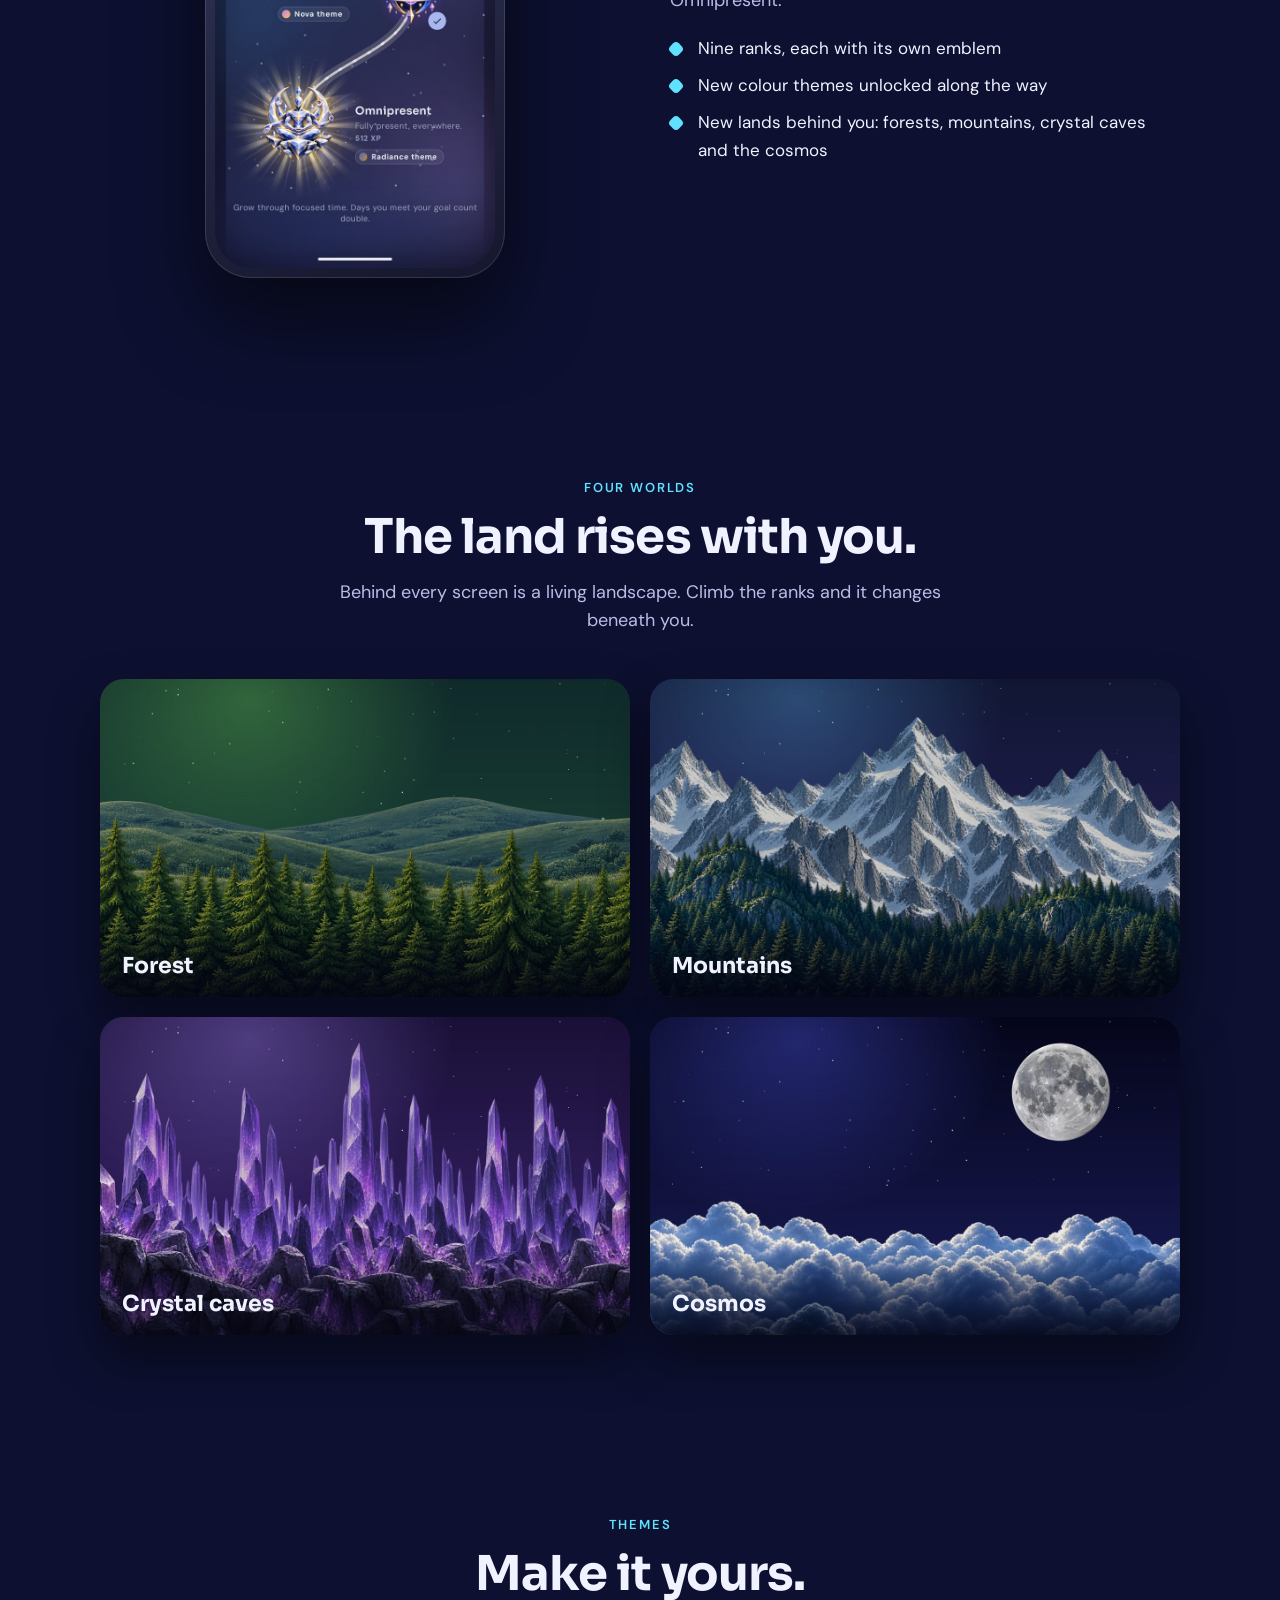
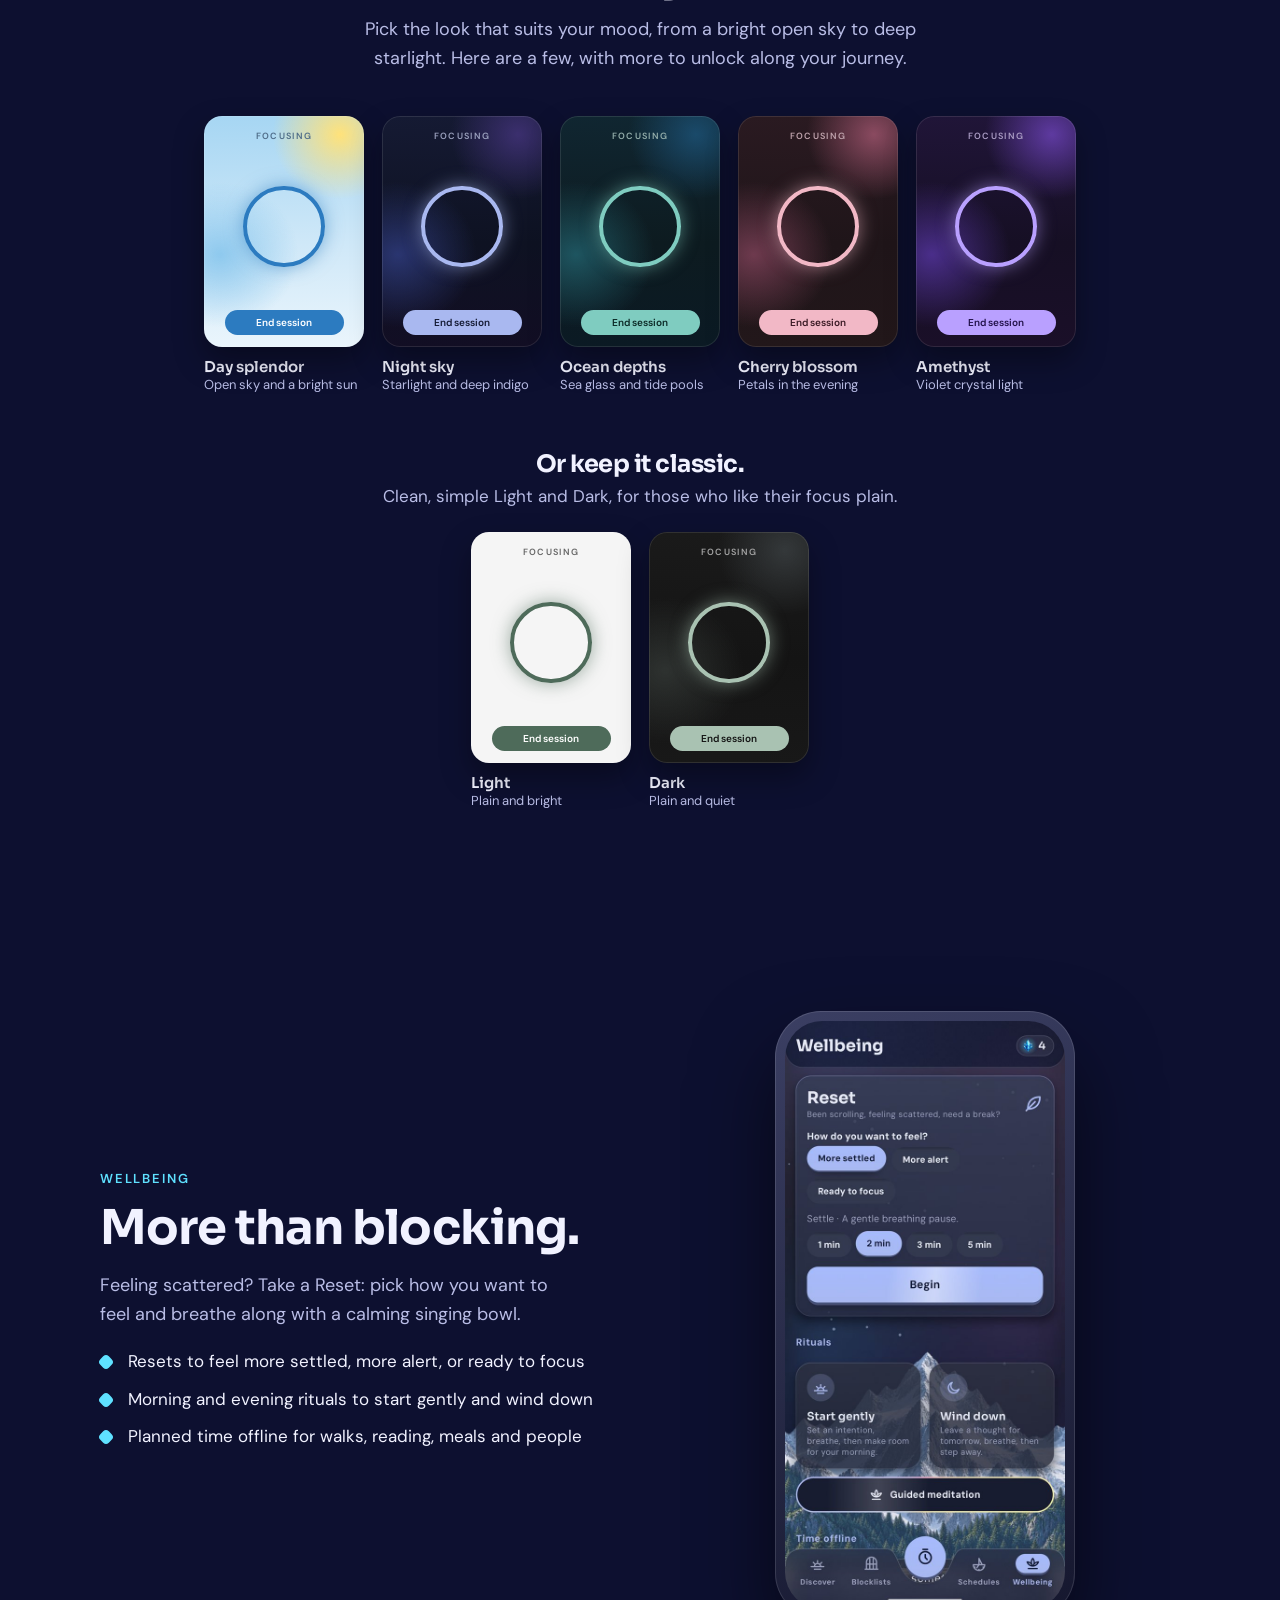
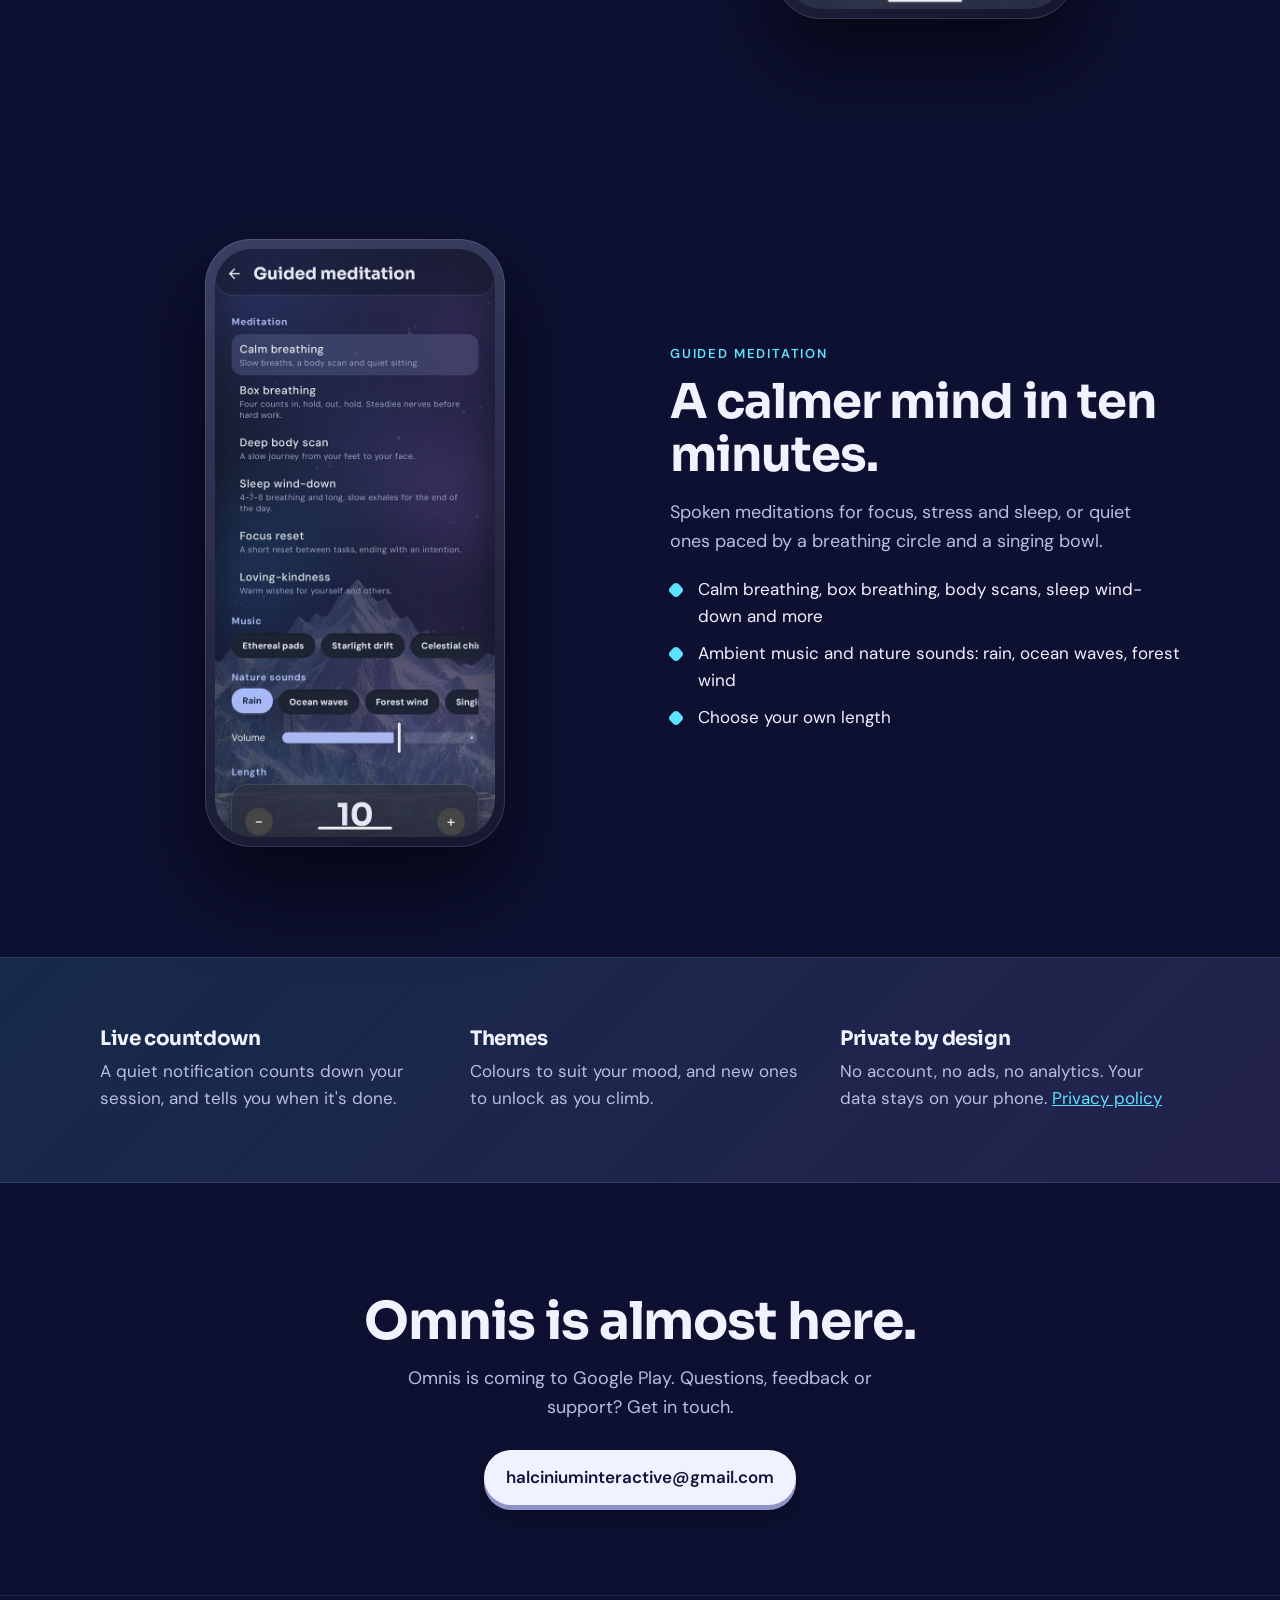
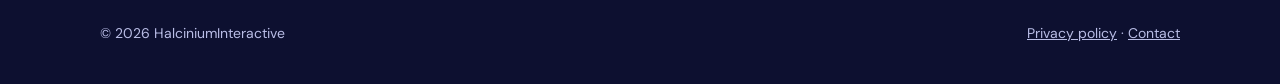
==== commit d2c67b01: "Drop the rank labels from the world cards Co-Authored-By: Claude Opus 5.5 <noreply@anthropic.com>" ====
--- a/index.html
+++ b/index.html
@@ -129,10 +129,10 @@
           <p>Behind every screen is a living landscape. Climb the ranks and it changes beneath you.</p>
         </div>
         <div class="worlds">
-          <figure class="world"><img src="img/world-forest.jpg" alt="Forest: rolling green hills and pine trees under a starry sky" loading="lazy"><figcaption><strong>Forest</strong><span>Beginner to Beginner III</span></figcaption></figure>
-          <figure class="world"><img src="img/world-mountains.jpg" alt="Mountains: snowy peaks above a pine forest at night" loading="lazy"><figcaption><strong>Mountains</strong><span>Disciple and Adept</span></figcaption></figure>
-          <figure class="world"><img src="img/world-crystal.jpg" alt="Crystal caves: towering violet crystals rising from dark rock" loading="lazy"><figcaption><strong>Crystal caves</strong><span>Master</span></figcaption></figure>
-          <figure class="world"><img src="img/world-cosmos.jpg" alt="Cosmos: a full moon over a sea of clouds" loading="lazy"><figcaption><strong>Cosmos</strong><span>Zen to Omnipresent</span></figcaption></figure>
+          <figure class="world"><img src="img/world-forest.jpg" alt="Forest: rolling green hills and pine trees under a starry sky" loading="lazy"><figcaption><strong>Forest</strong></figcaption></figure>
+          <figure class="world"><img src="img/world-mountains.jpg" alt="Mountains: snowy peaks above a pine forest at night" loading="lazy"><figcaption><strong>Mountains</strong></figcaption></figure>
+          <figure class="world"><img src="img/world-crystal.jpg" alt="Crystal caves: towering violet crystals rising from dark rock" loading="lazy"><figcaption><strong>Crystal caves</strong></figcaption></figure>
+          <figure class="world"><img src="img/world-cosmos.jpg" alt="Cosmos: a full moon over a sea of clouds" loading="lazy"><figcaption><strong>Cosmos</strong></figcaption></figure>
         </div>
       </div>
     </section>
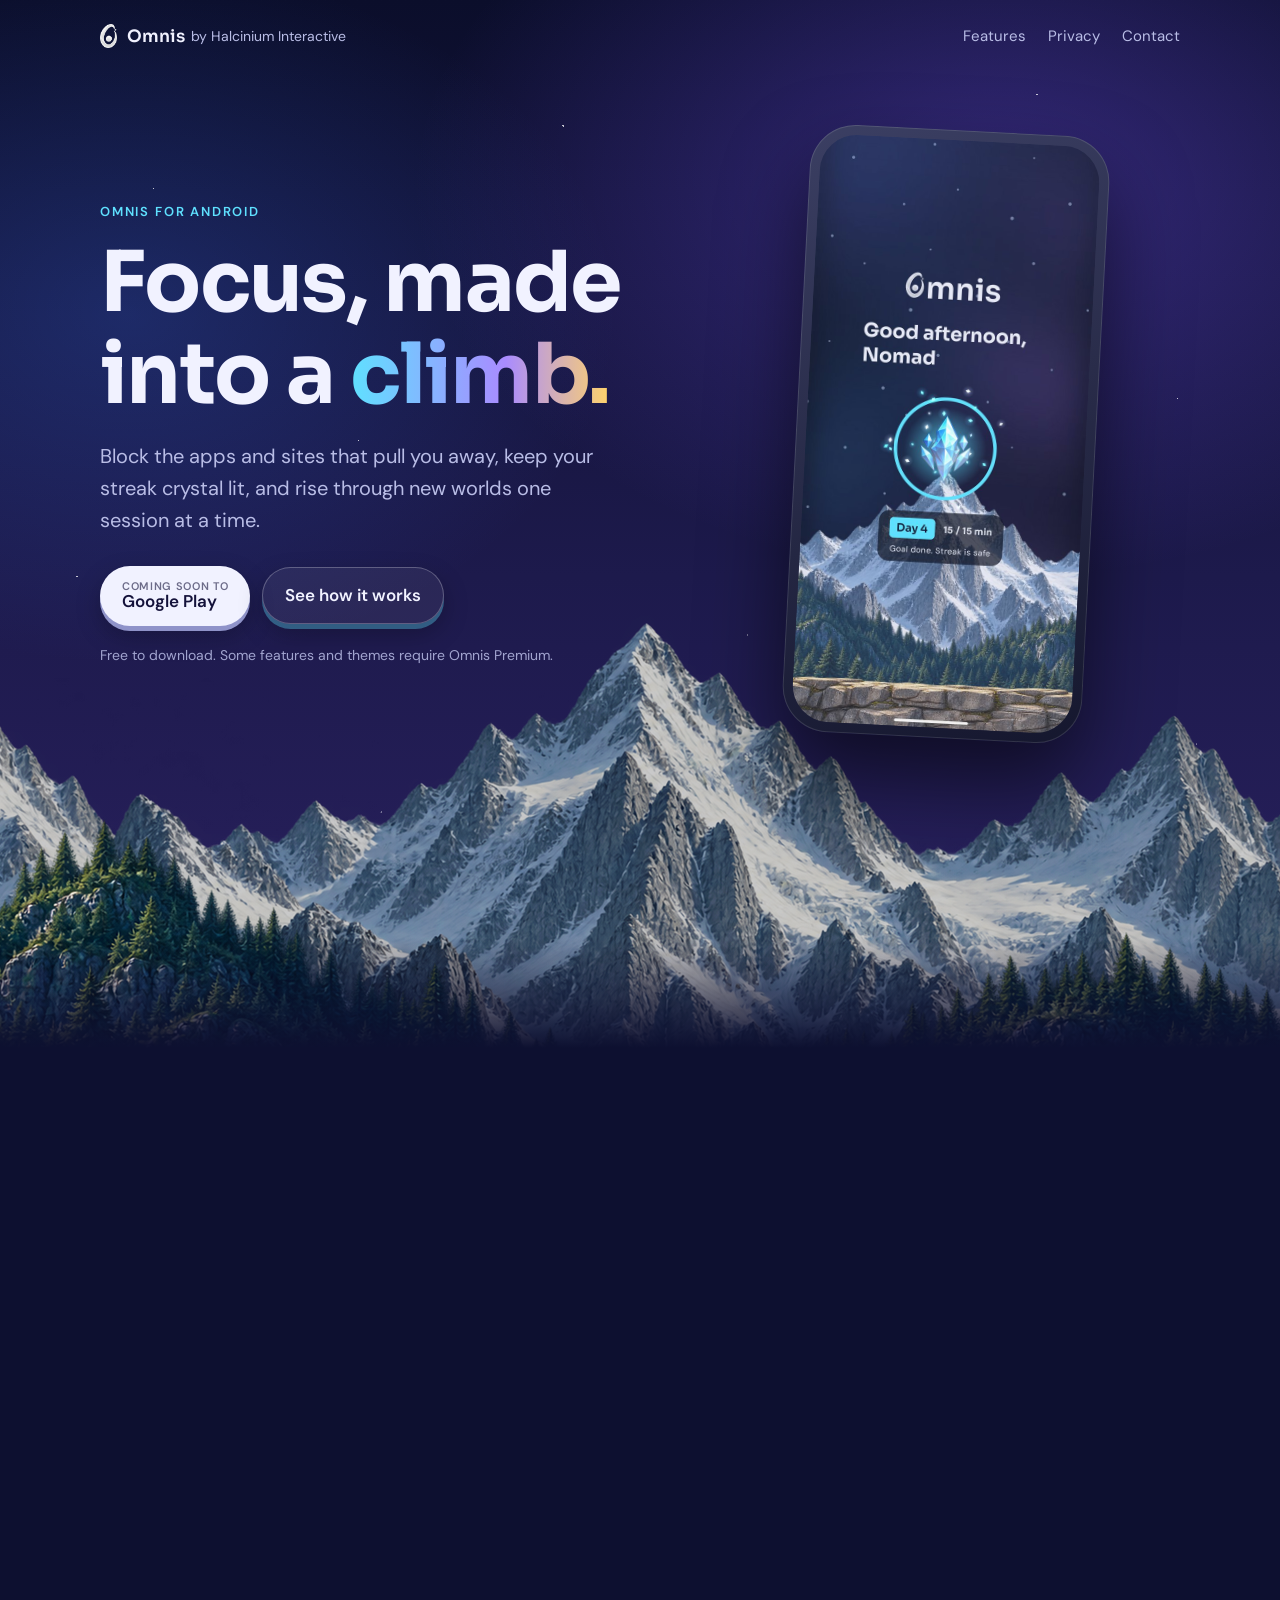
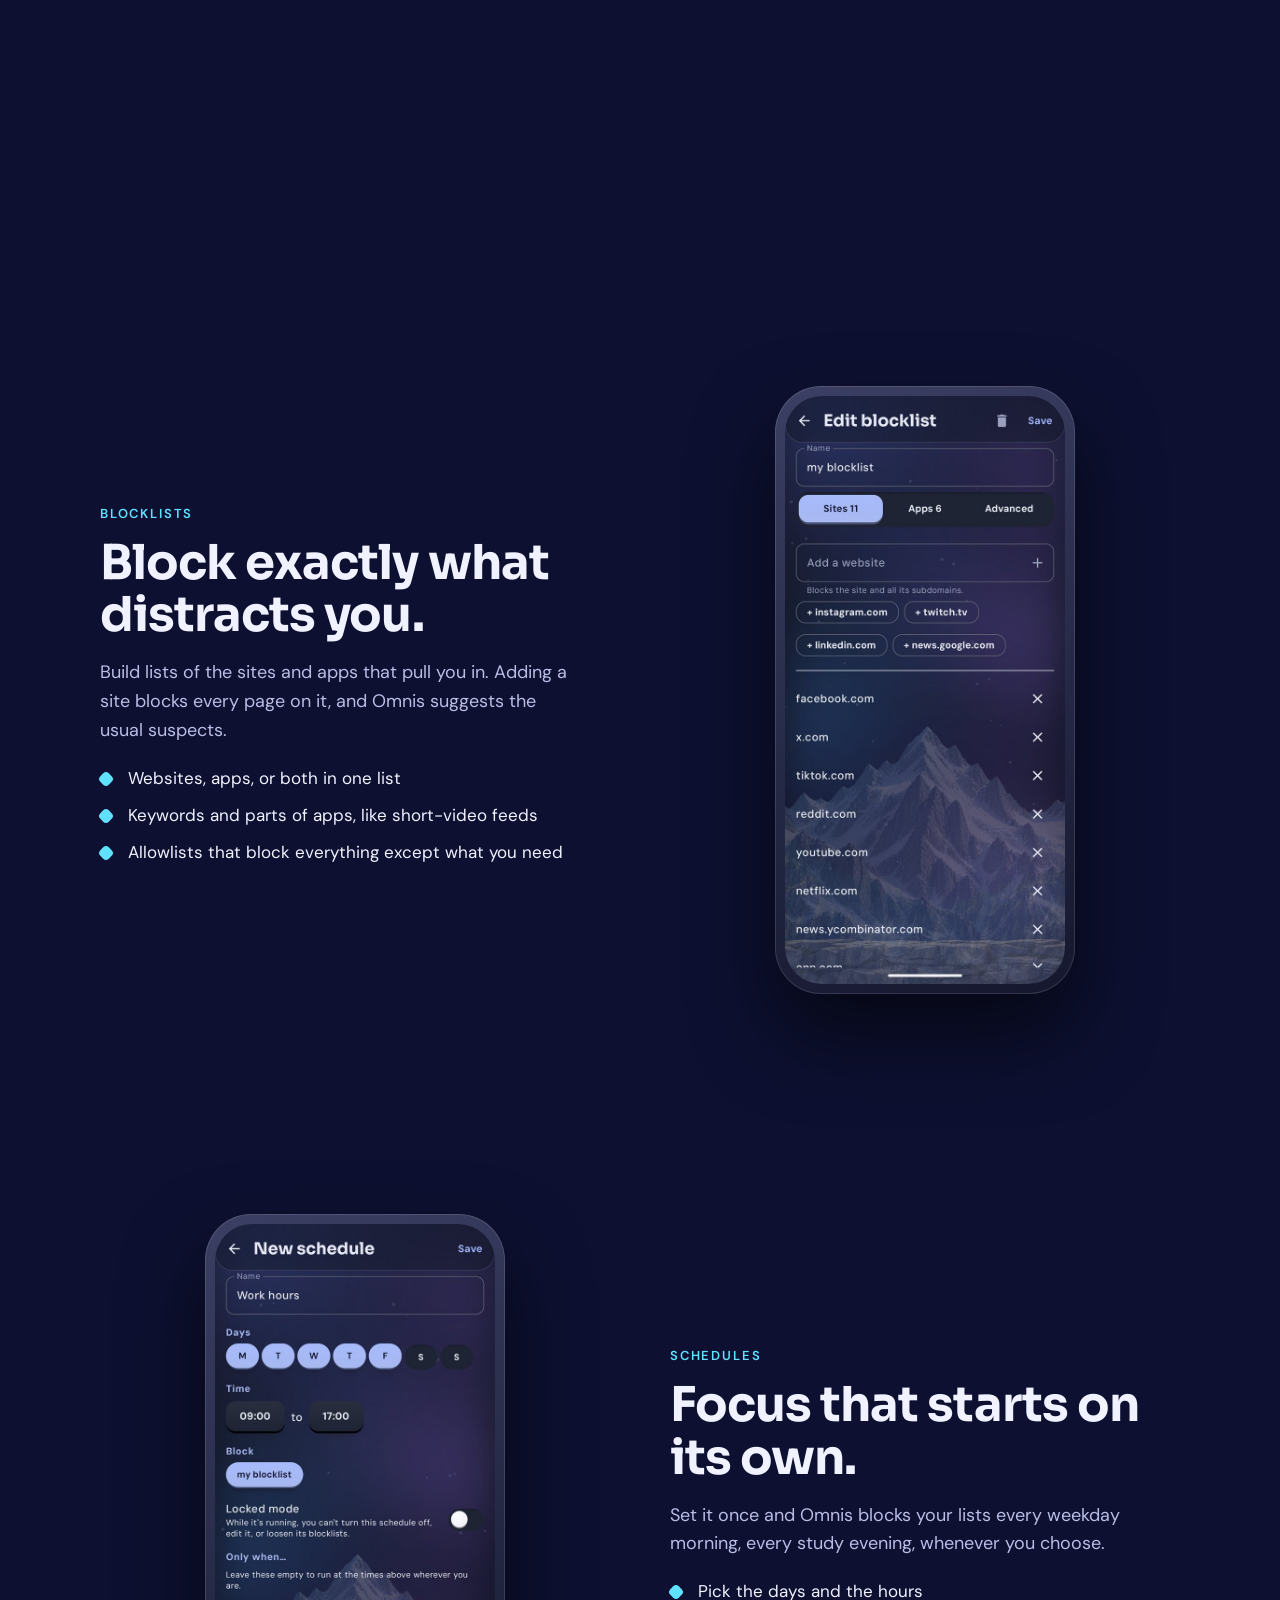
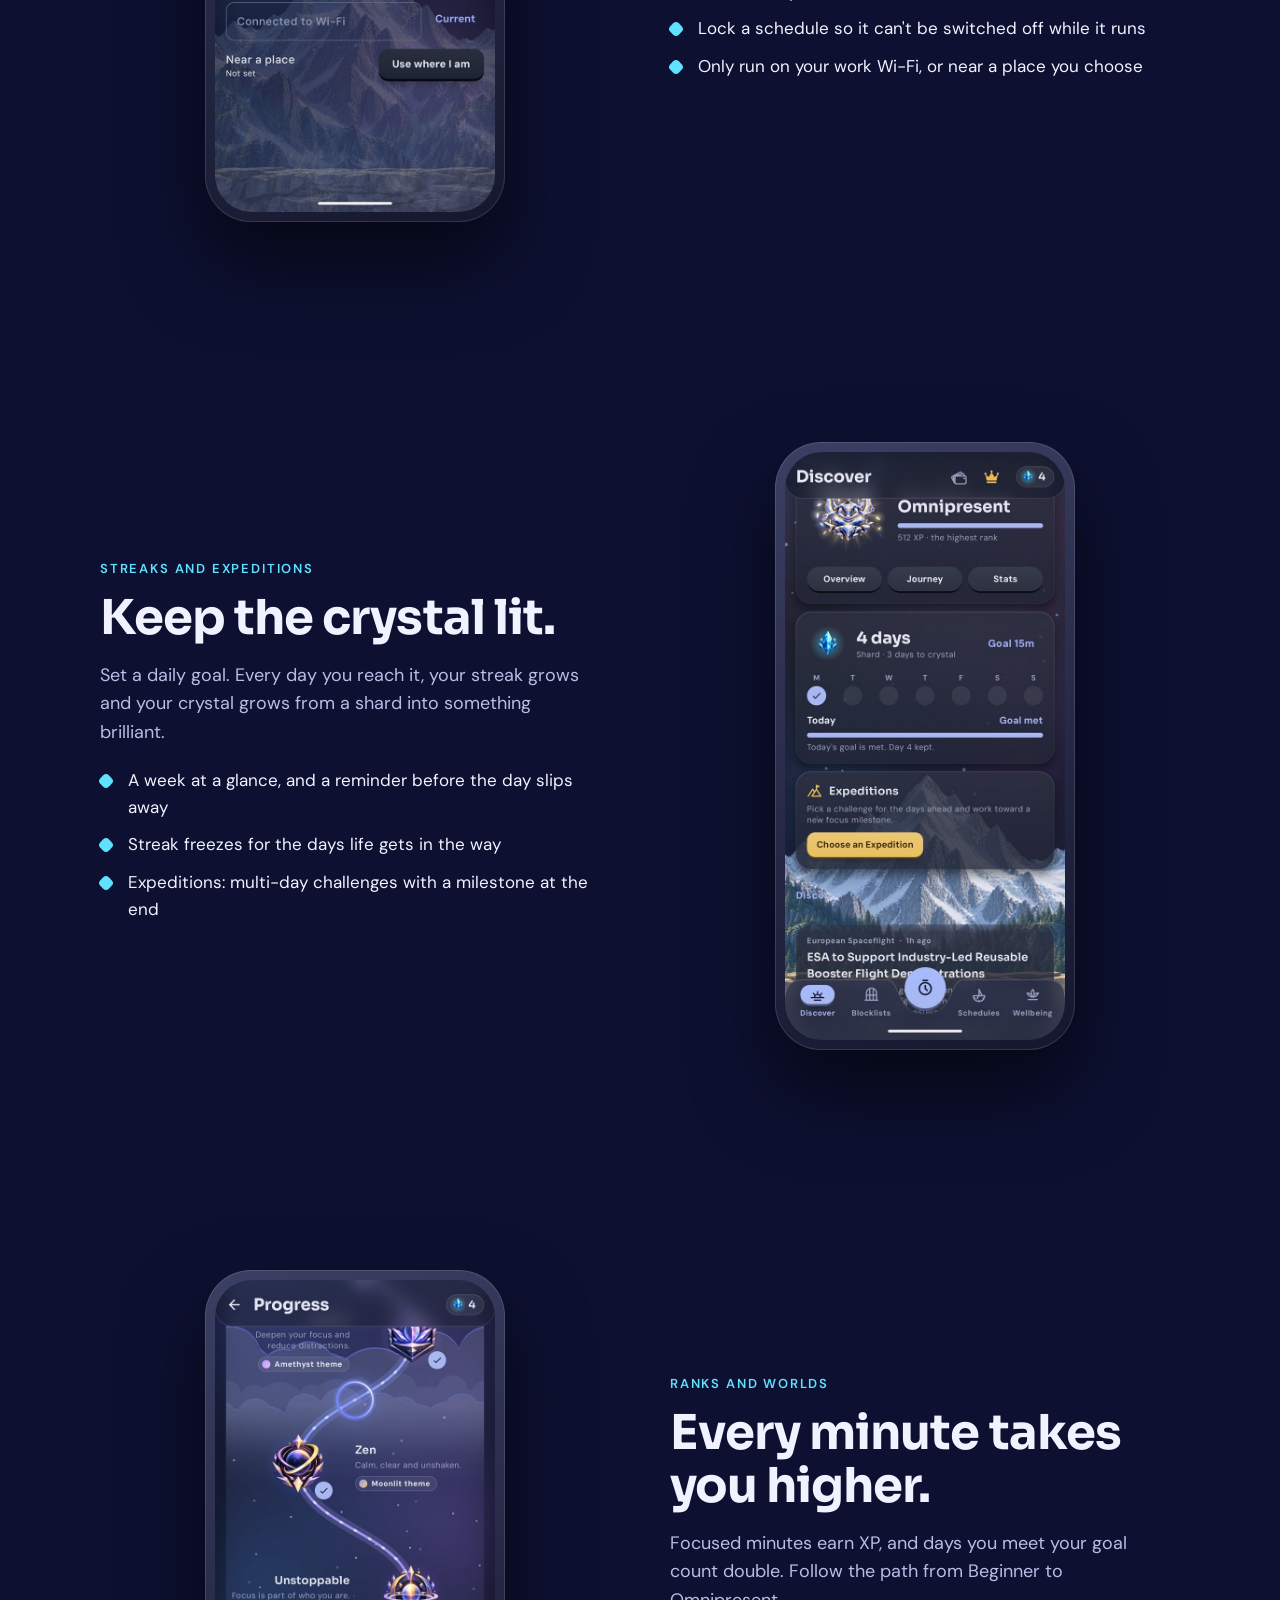
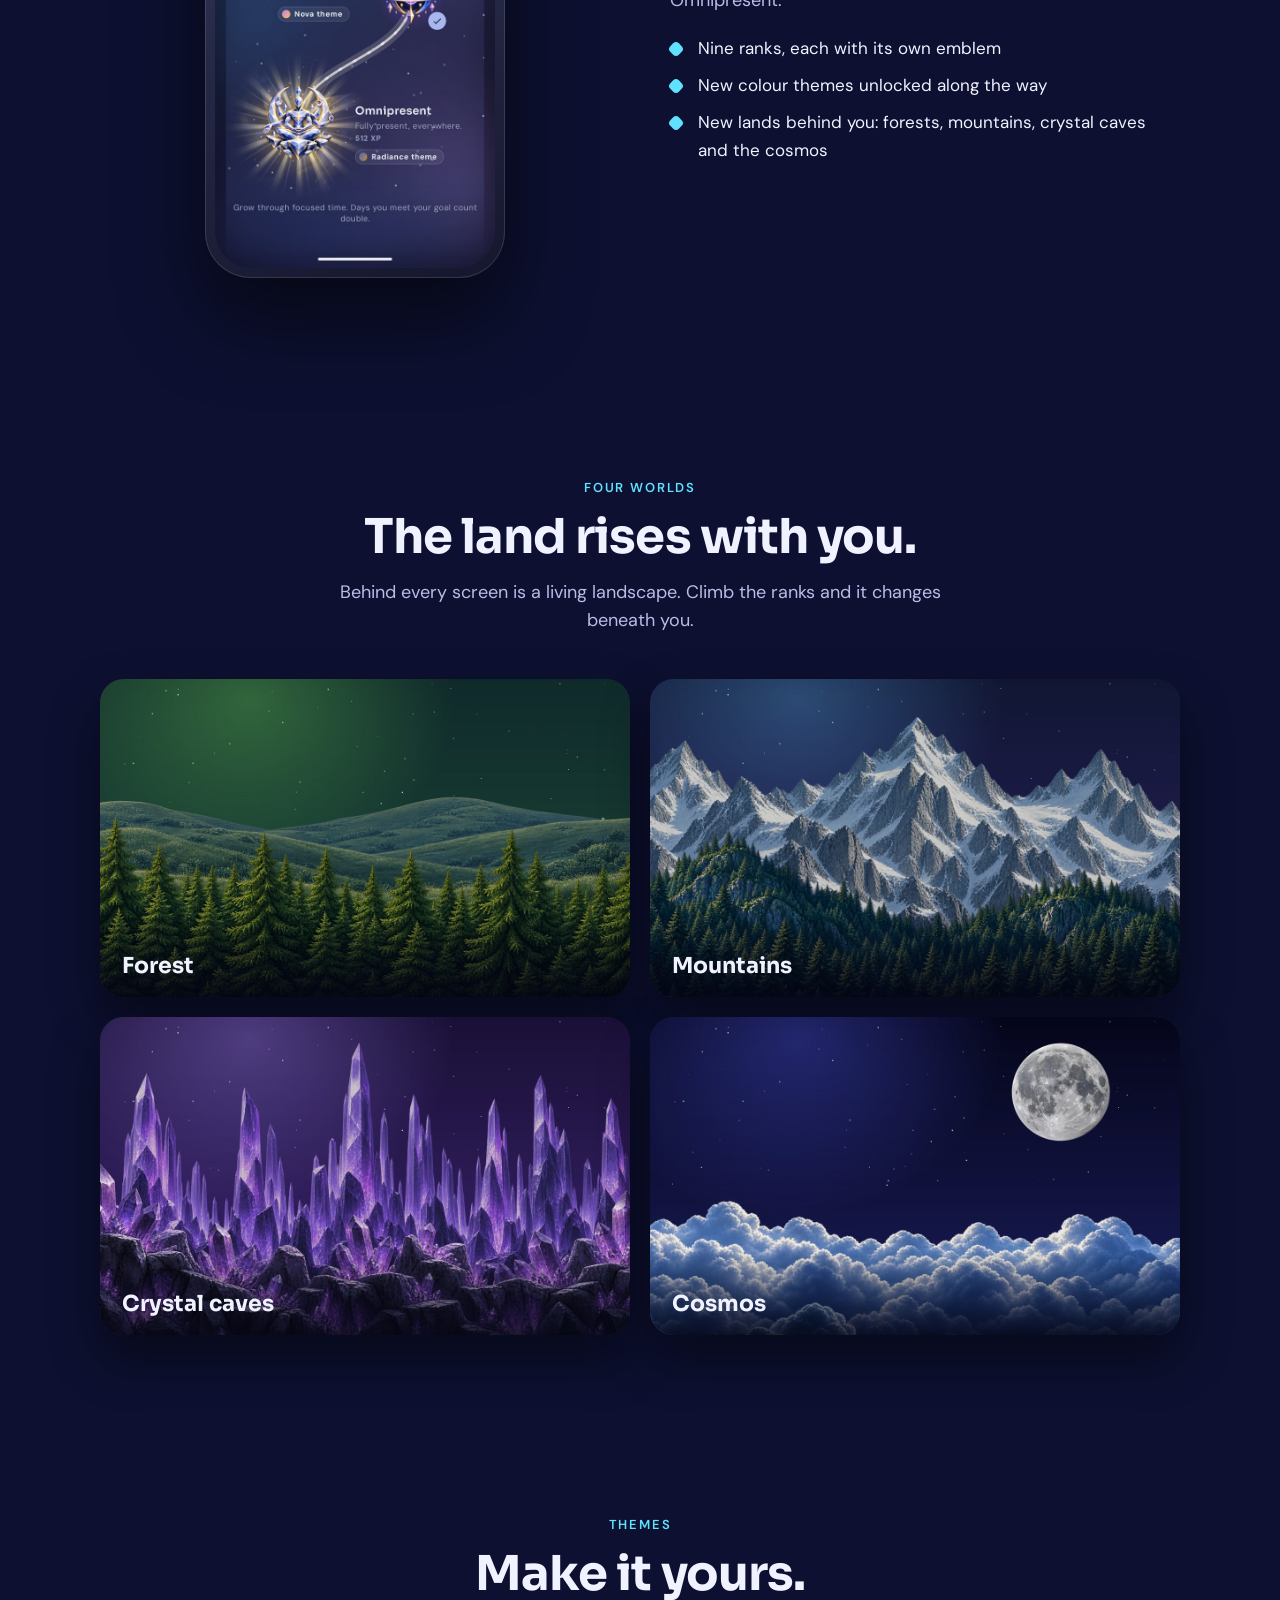
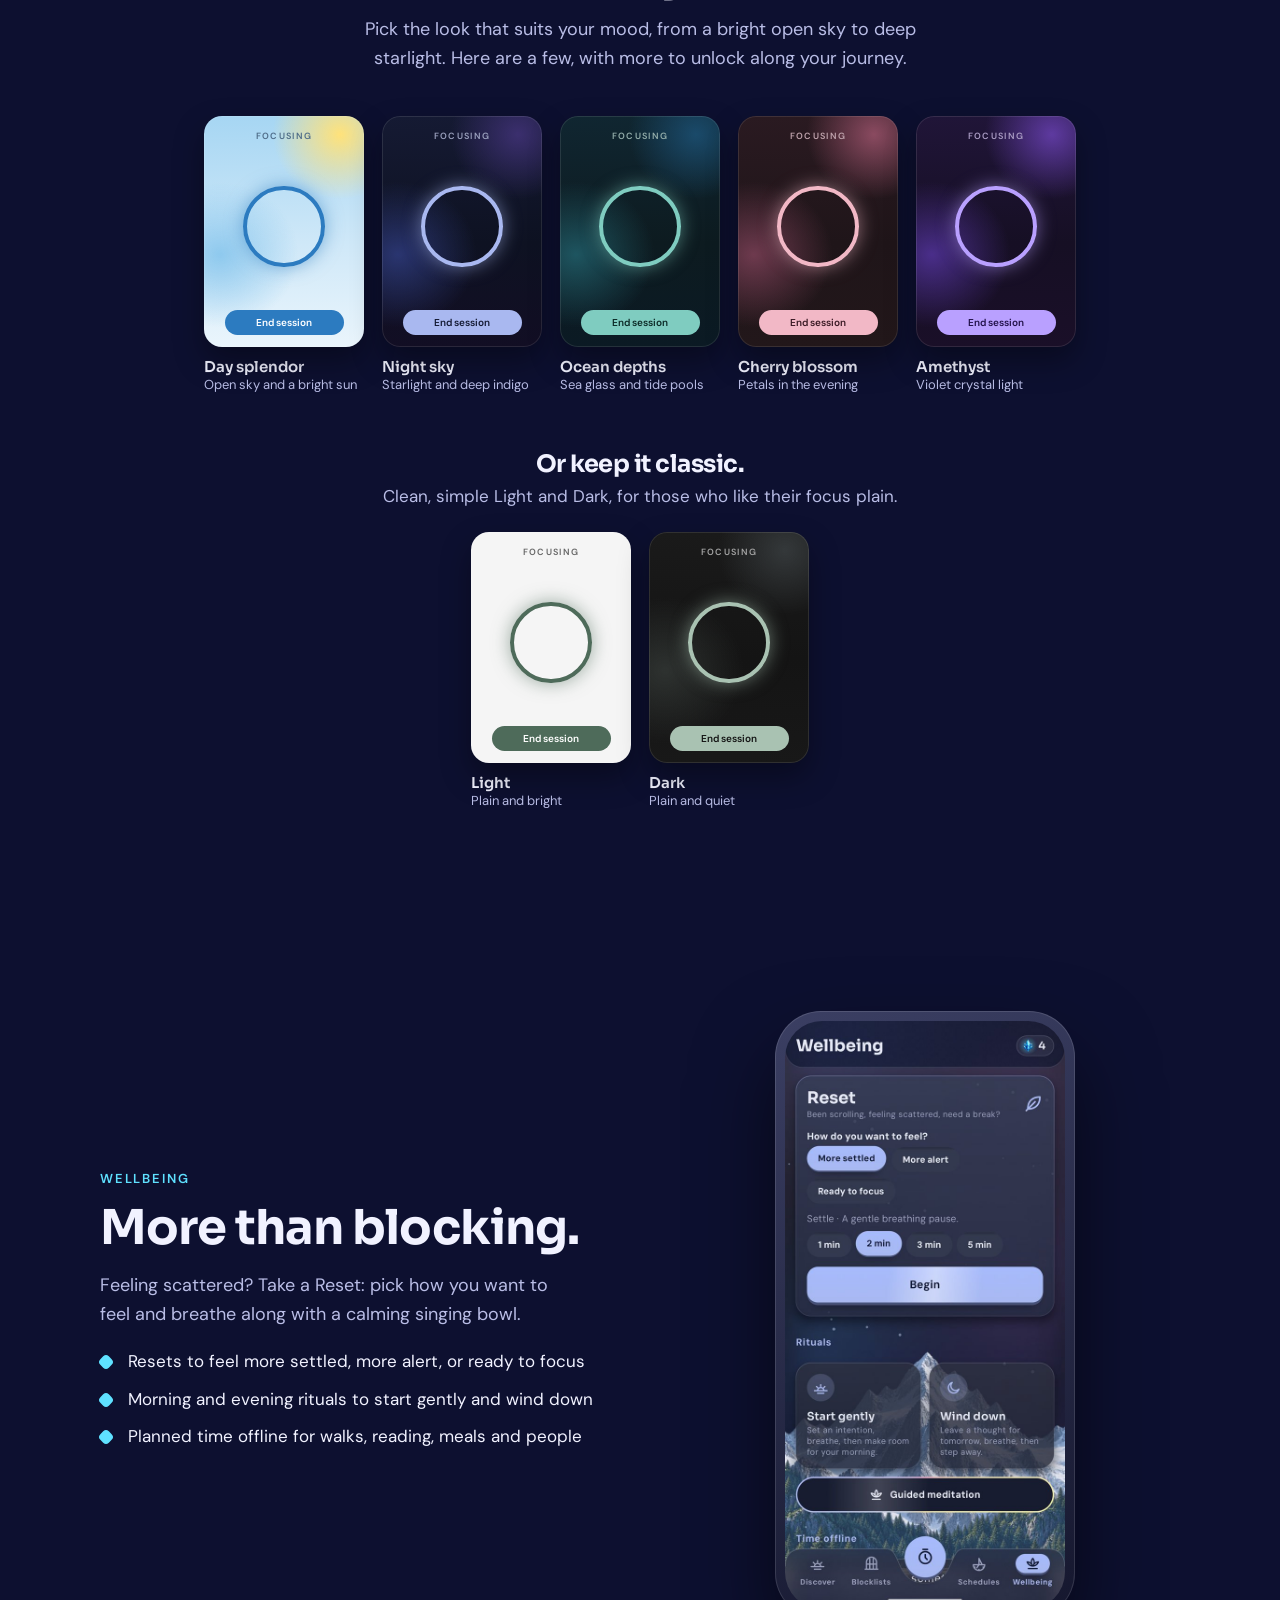
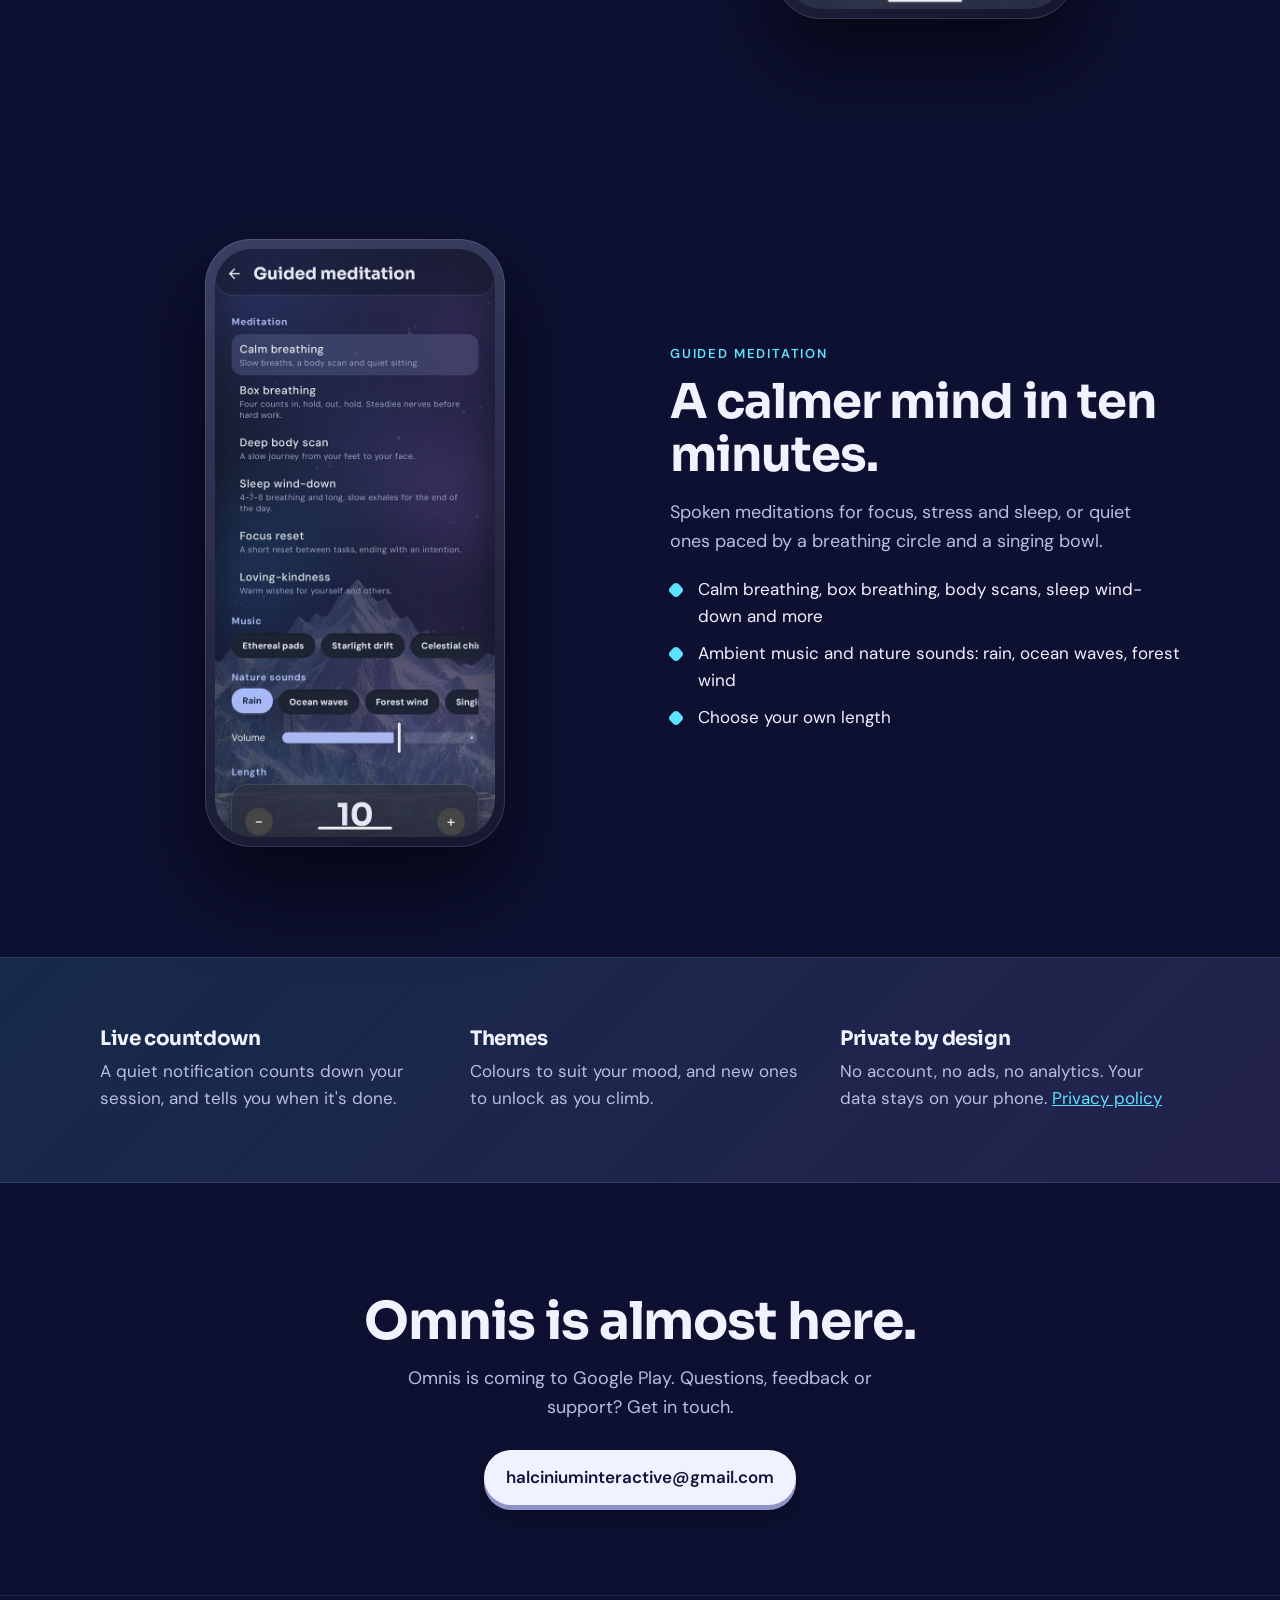
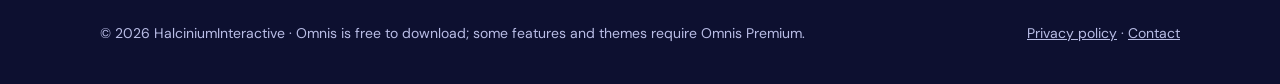
==== commit a32b17e1: "Say that some features and themes need Omnis Premium Co-Authored-By: Claude Opus 5.5 <noreply@anthro" ====
--- a/index.html
+++ b/index.html
@@ -31,6 +31,7 @@
             <a class="btn btn-primary" href="#contact"><span class="stack"><small>Coming soon to</small>Google Play</span></a>
             <a class="btn btn-ghost" href="#features">See how it works</a>
           </div>
+          <p class="fineprint">Free to download. Some features and themes require Omnis Premium.</p>
         </div>
         <div class="phone"><img src="img/screen-welcome.jpg" alt="Omnis welcome screen: a glowing streak crystal above snowy mountains, Day 4, goal done"></div>
       </div>
@@ -213,7 +214,7 @@
 
   <footer>
     <div class="wrap">
-      <span>© 2026 HalciniumInteractive</span>
+      <span>© 2026 HalciniumInteractive · Omnis is free to download; some features and themes require Omnis Premium.</span>
       <span><a href="privacy.html">Privacy policy</a> · <a href="mailto:halciniuminteractive@gmail.com">Contact</a></span>
     </div>
   </footer>
--- a/style.css
+++ b/style.css
@@ -105,6 +105,7 @@
 }
 .btn small { display: block; font-size: 11px; font-weight: 600; opacity: 0.6; letter-spacing: 0.06em; text-transform: uppercase; }
 .btn .stack { line-height: 1.15; }
+.fineprint { color: var(--muted); font-size: 14px; margin: 18px 0 0; opacity: 0.85; }
 
 /* Phone frame around real screenshots */
 .phone {
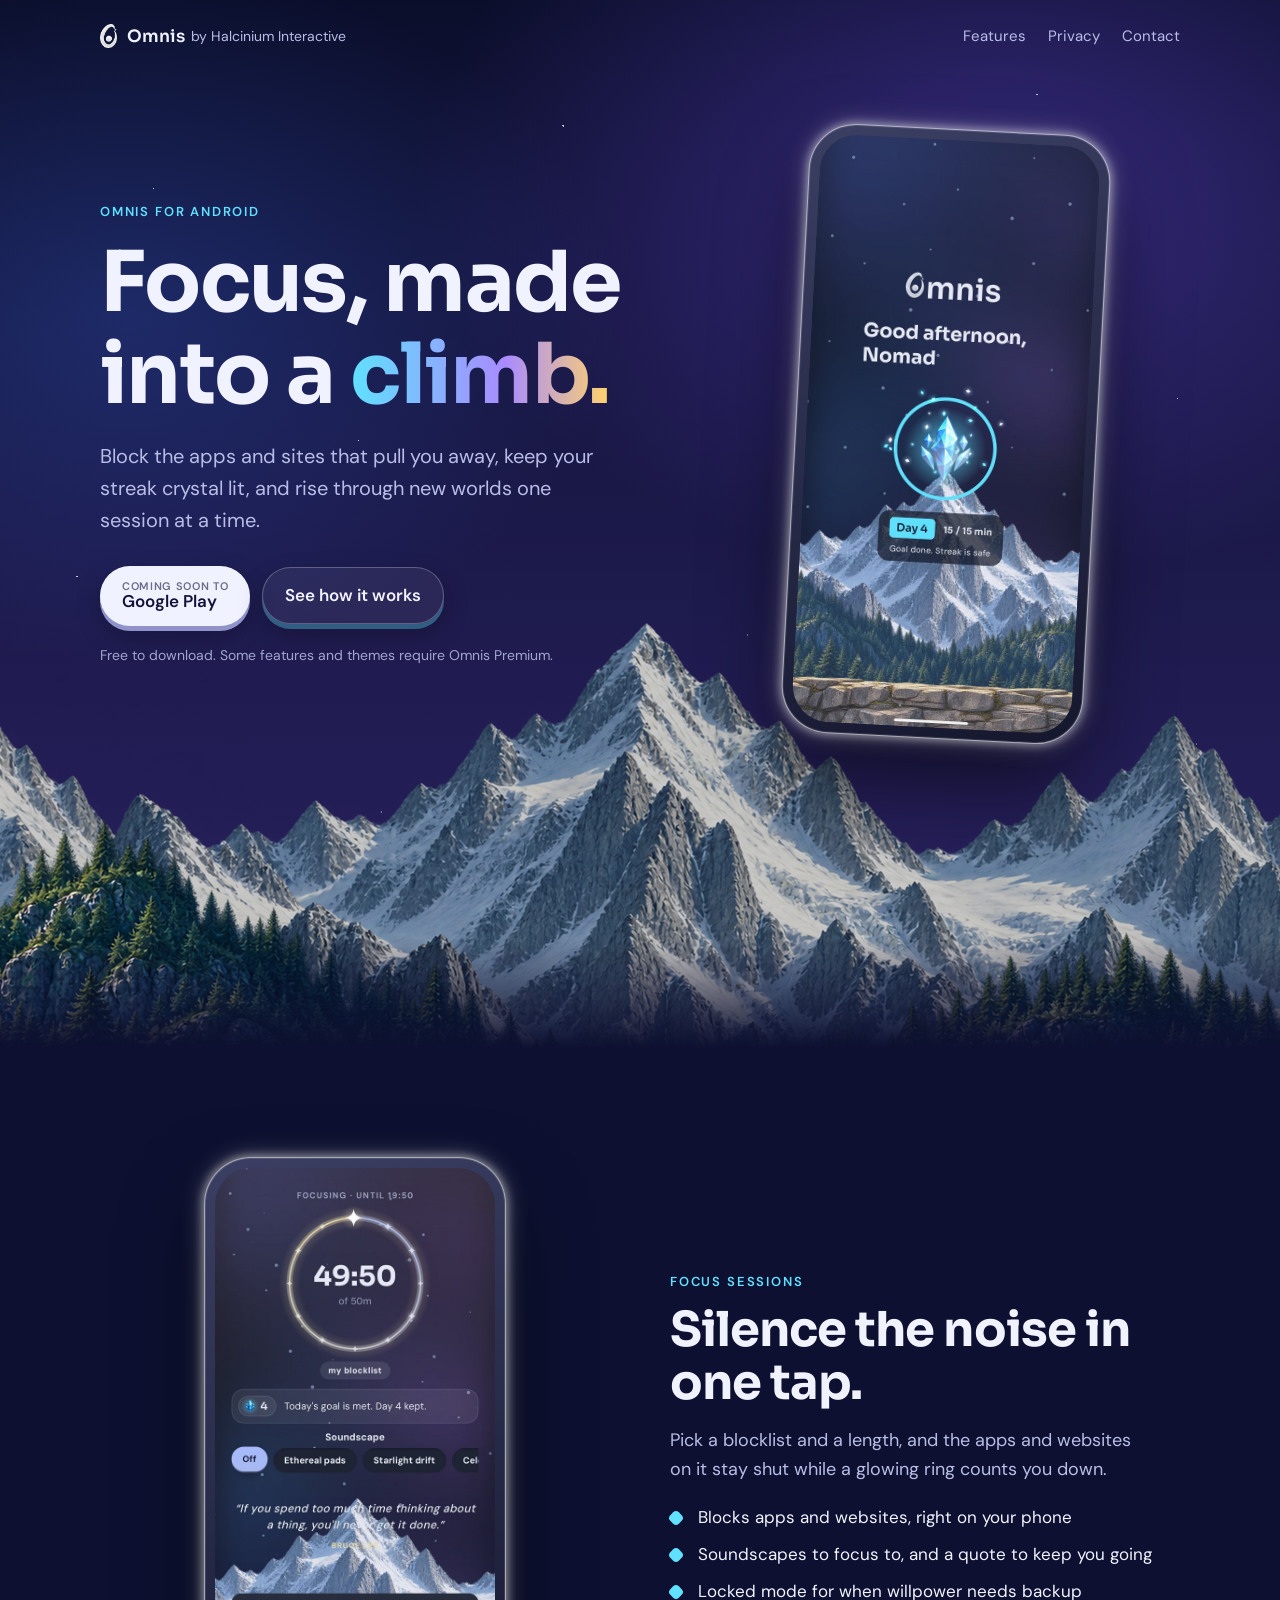
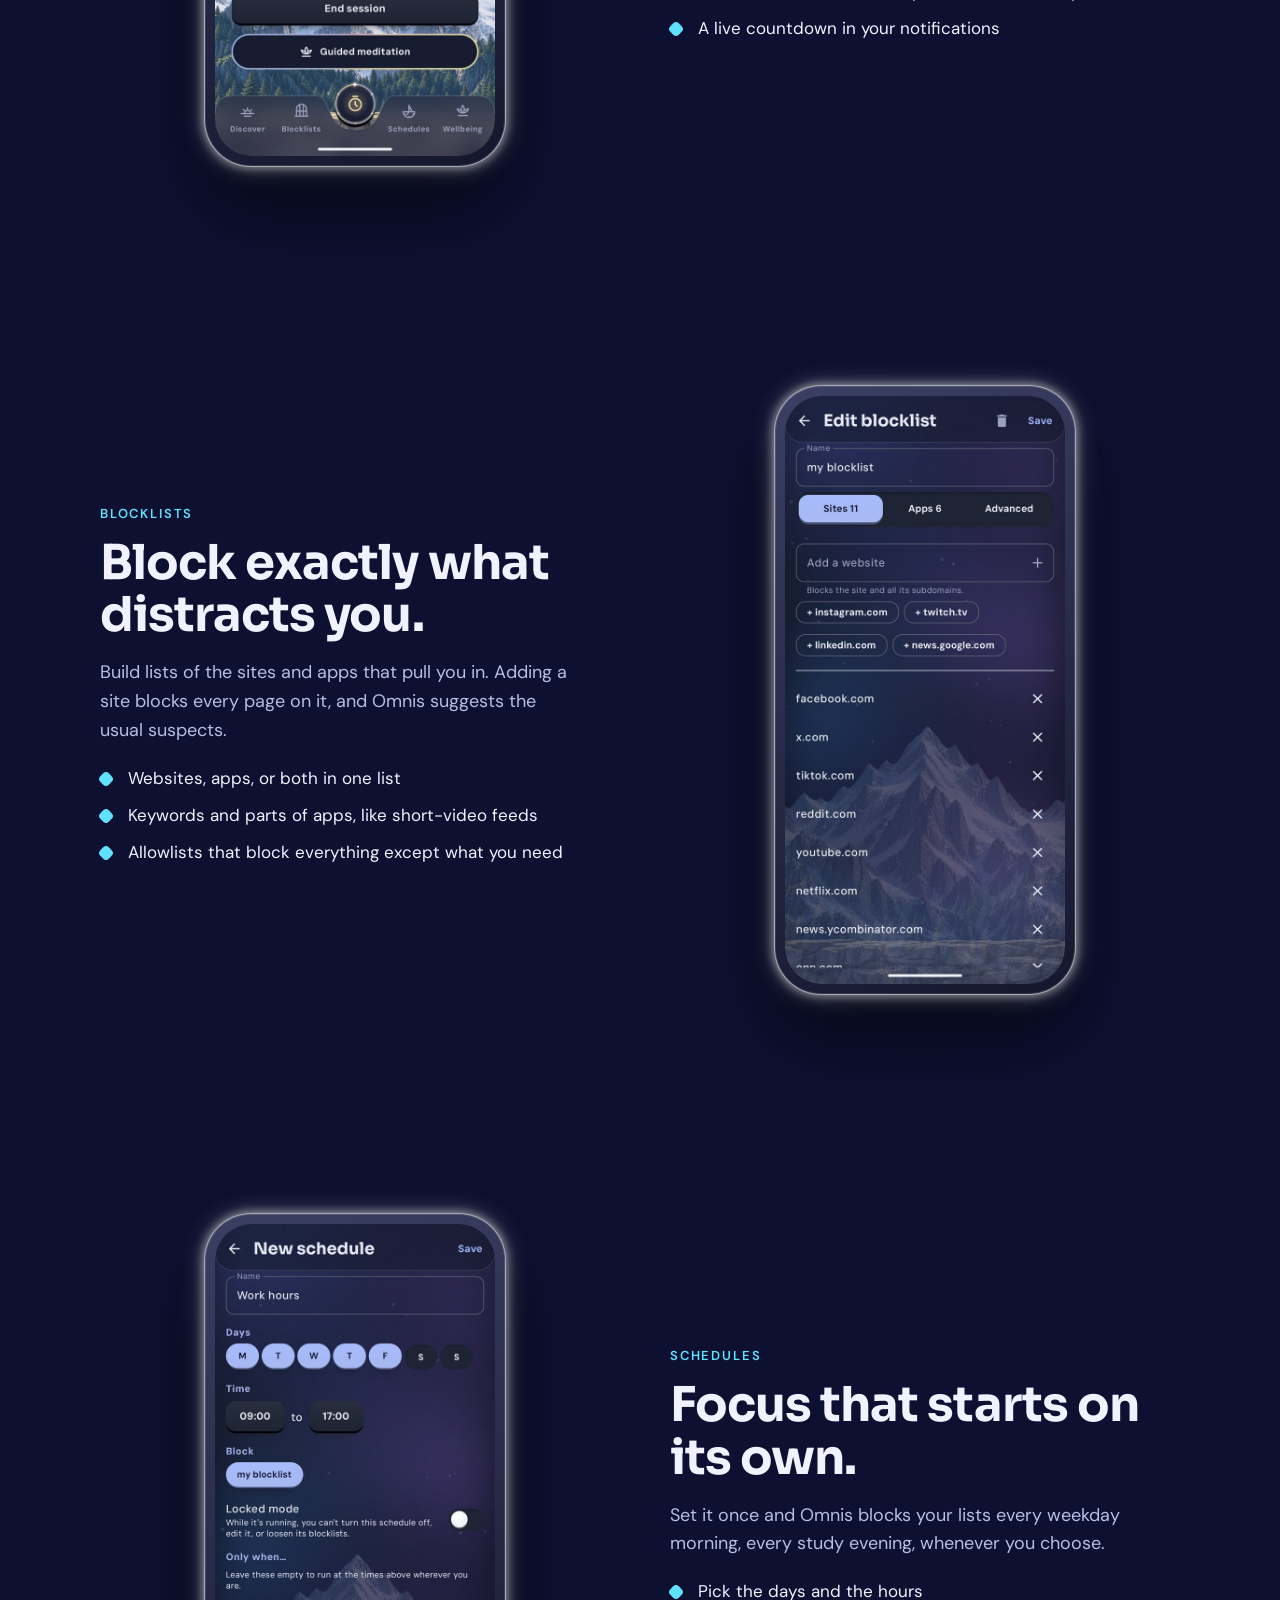
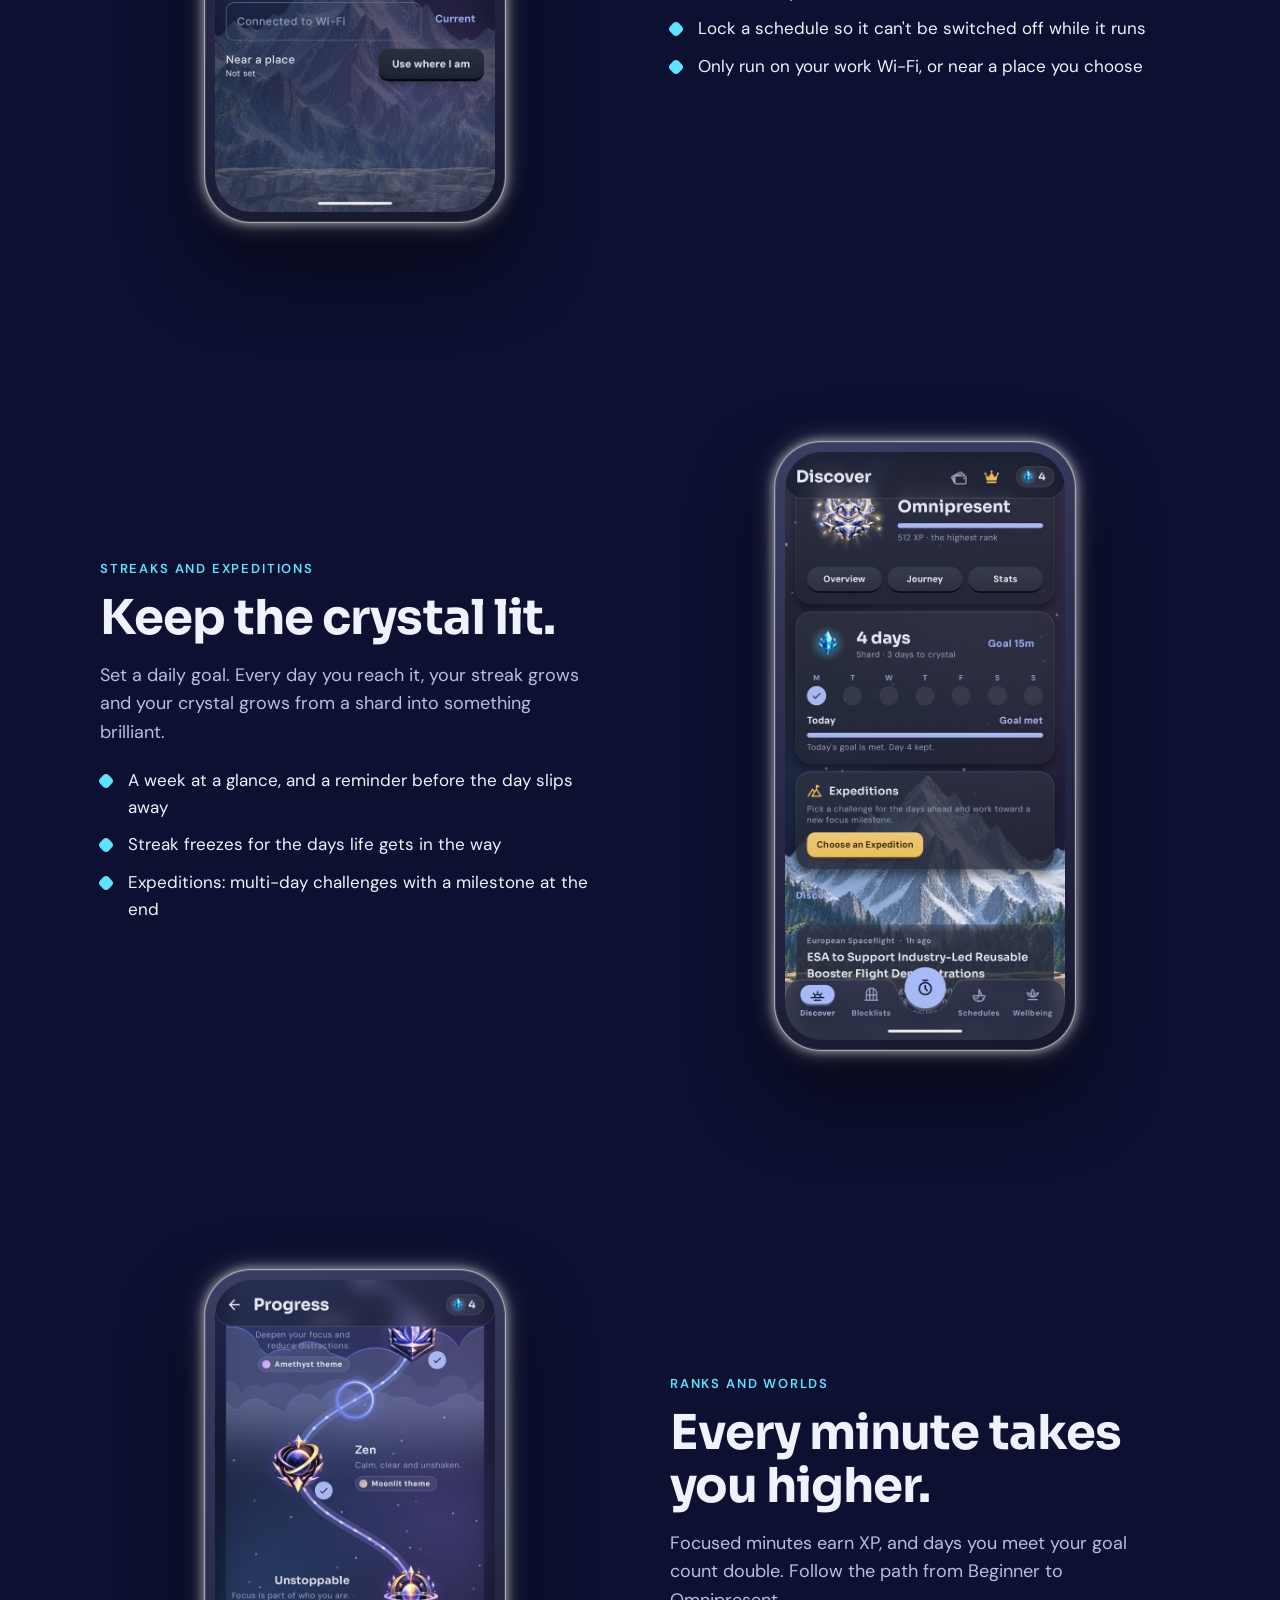
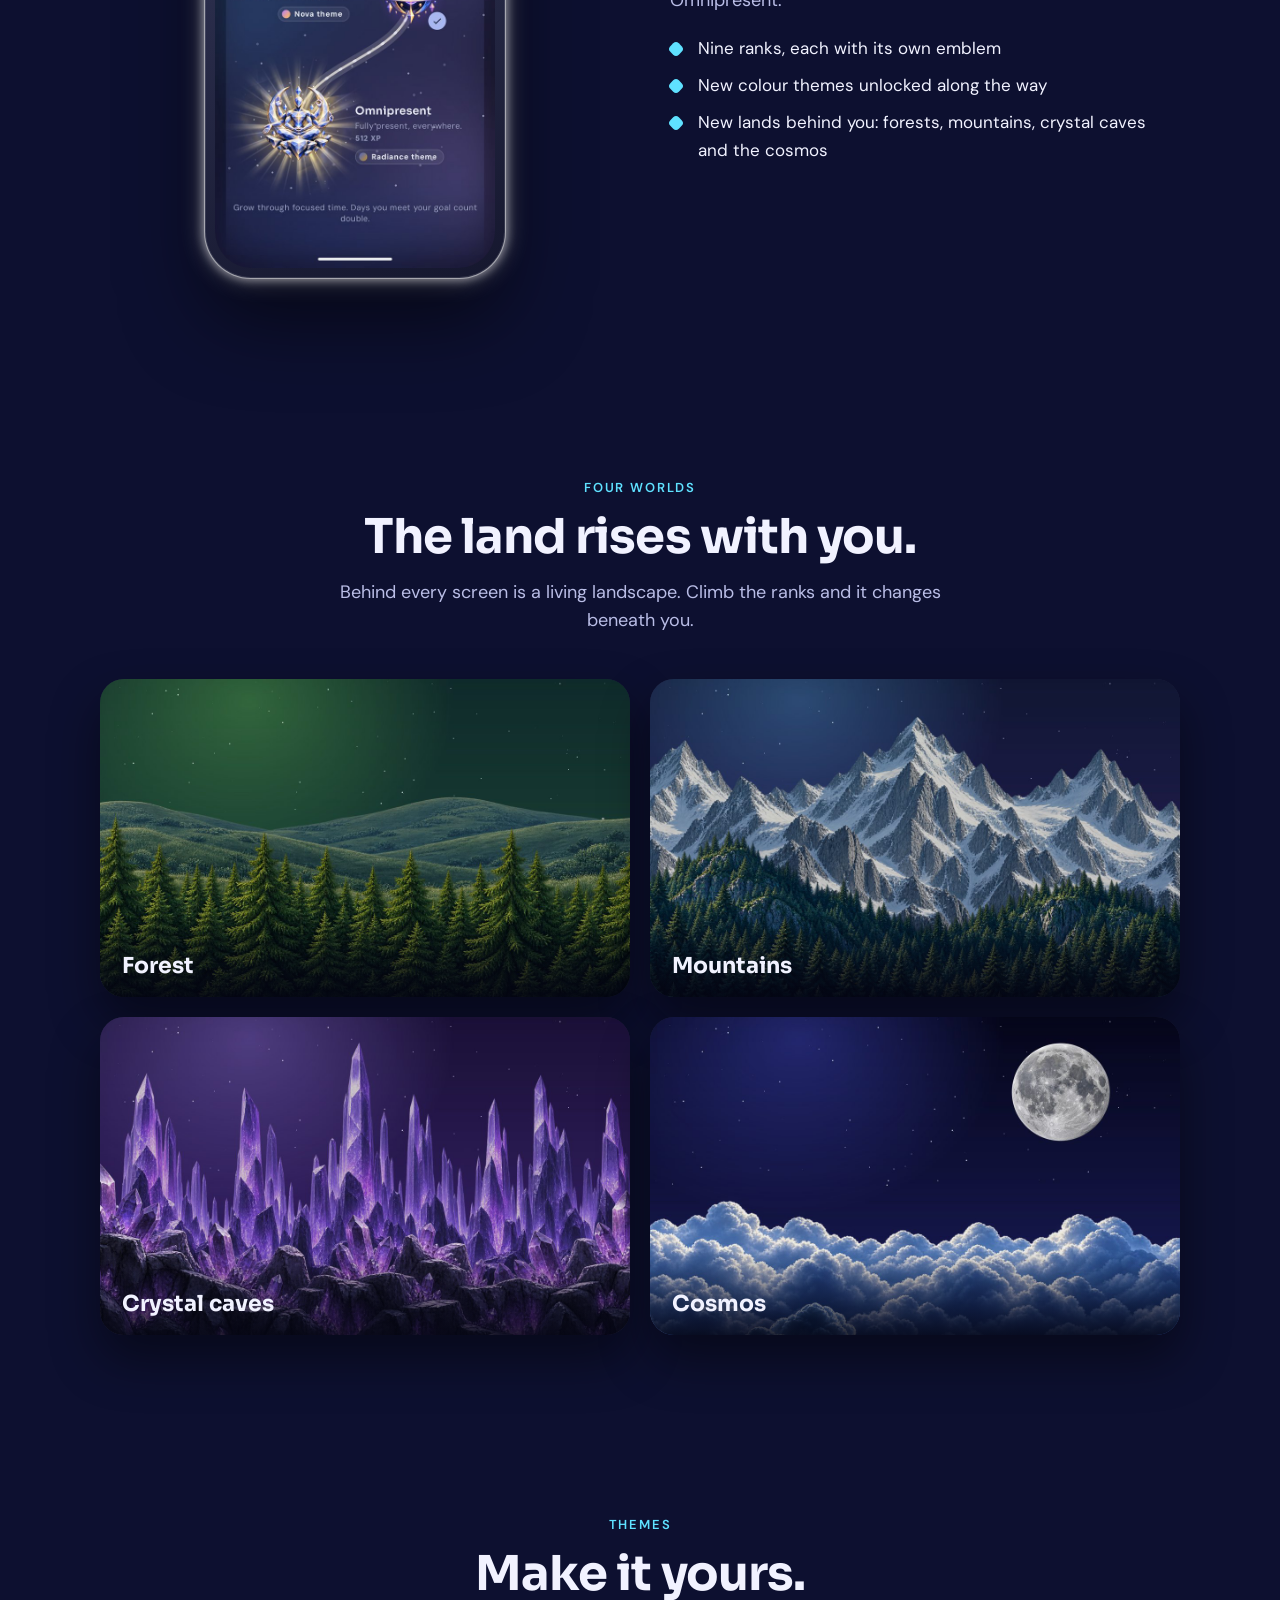
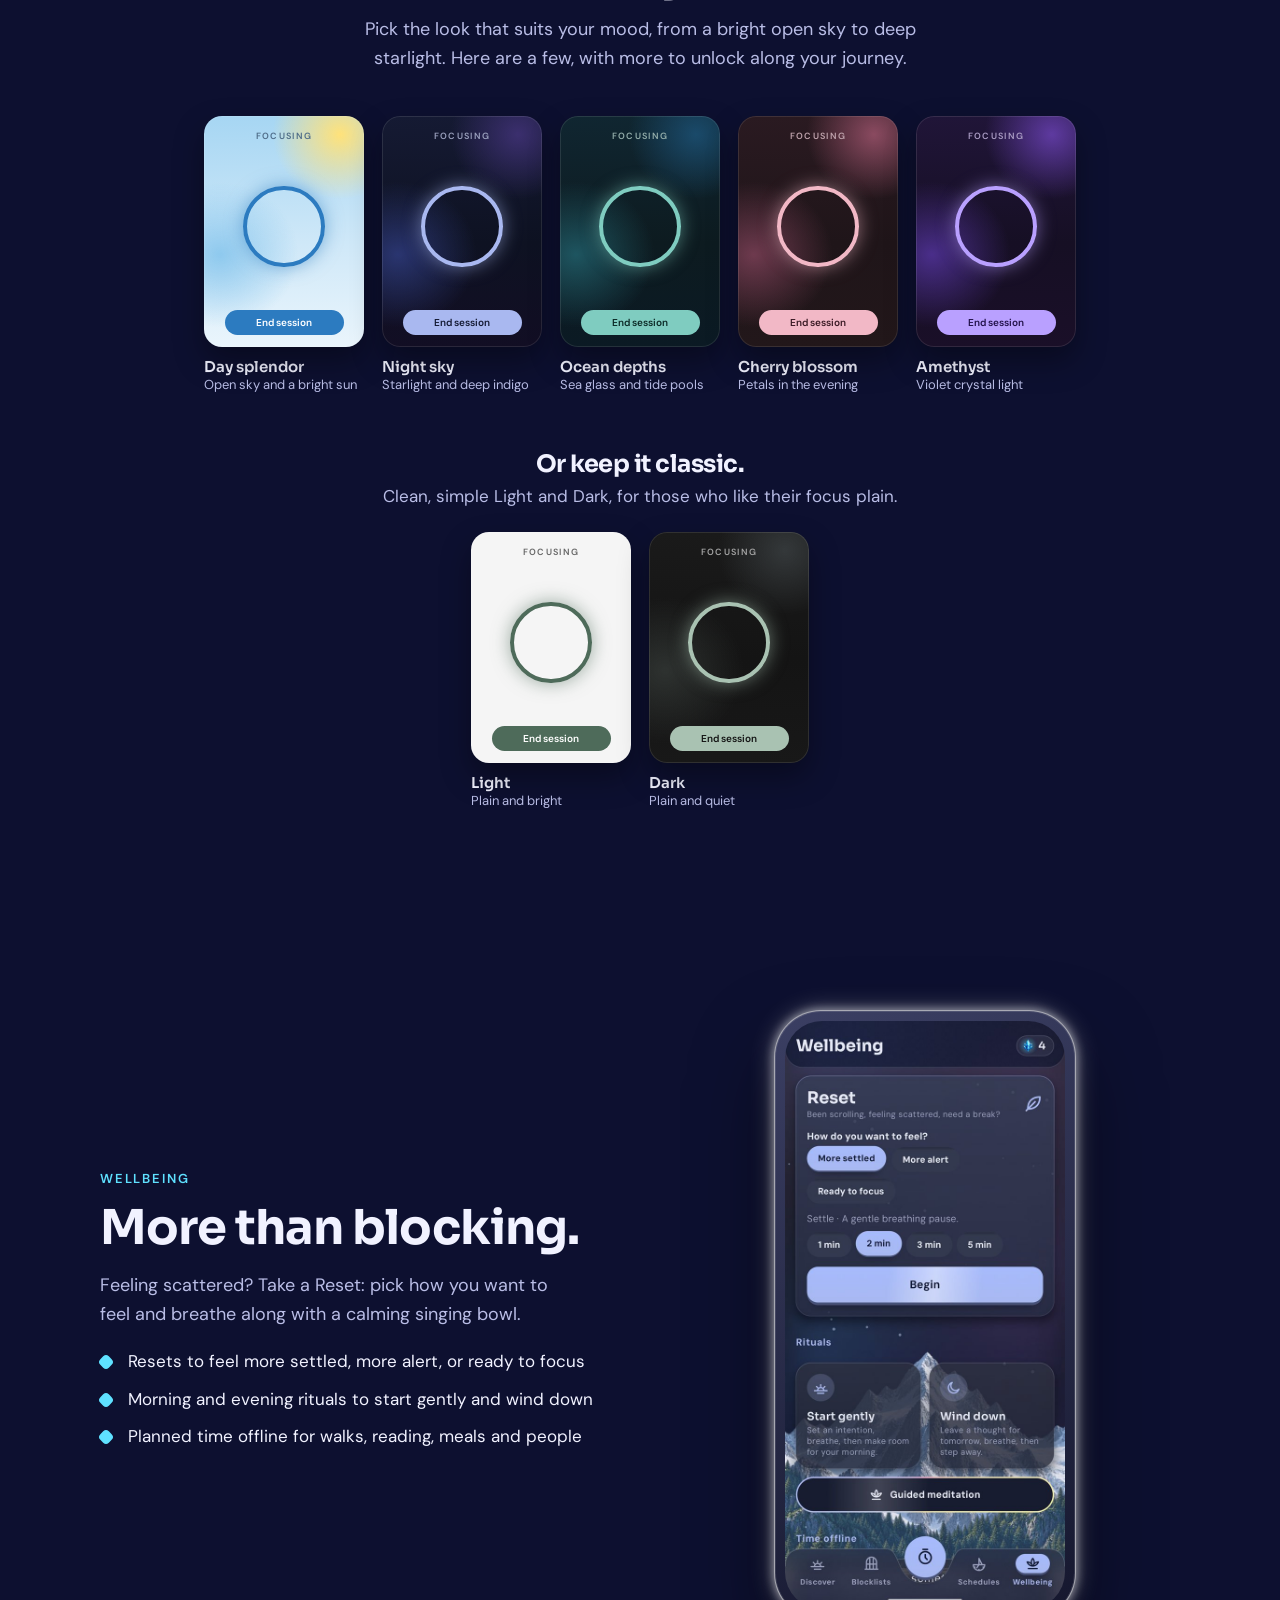
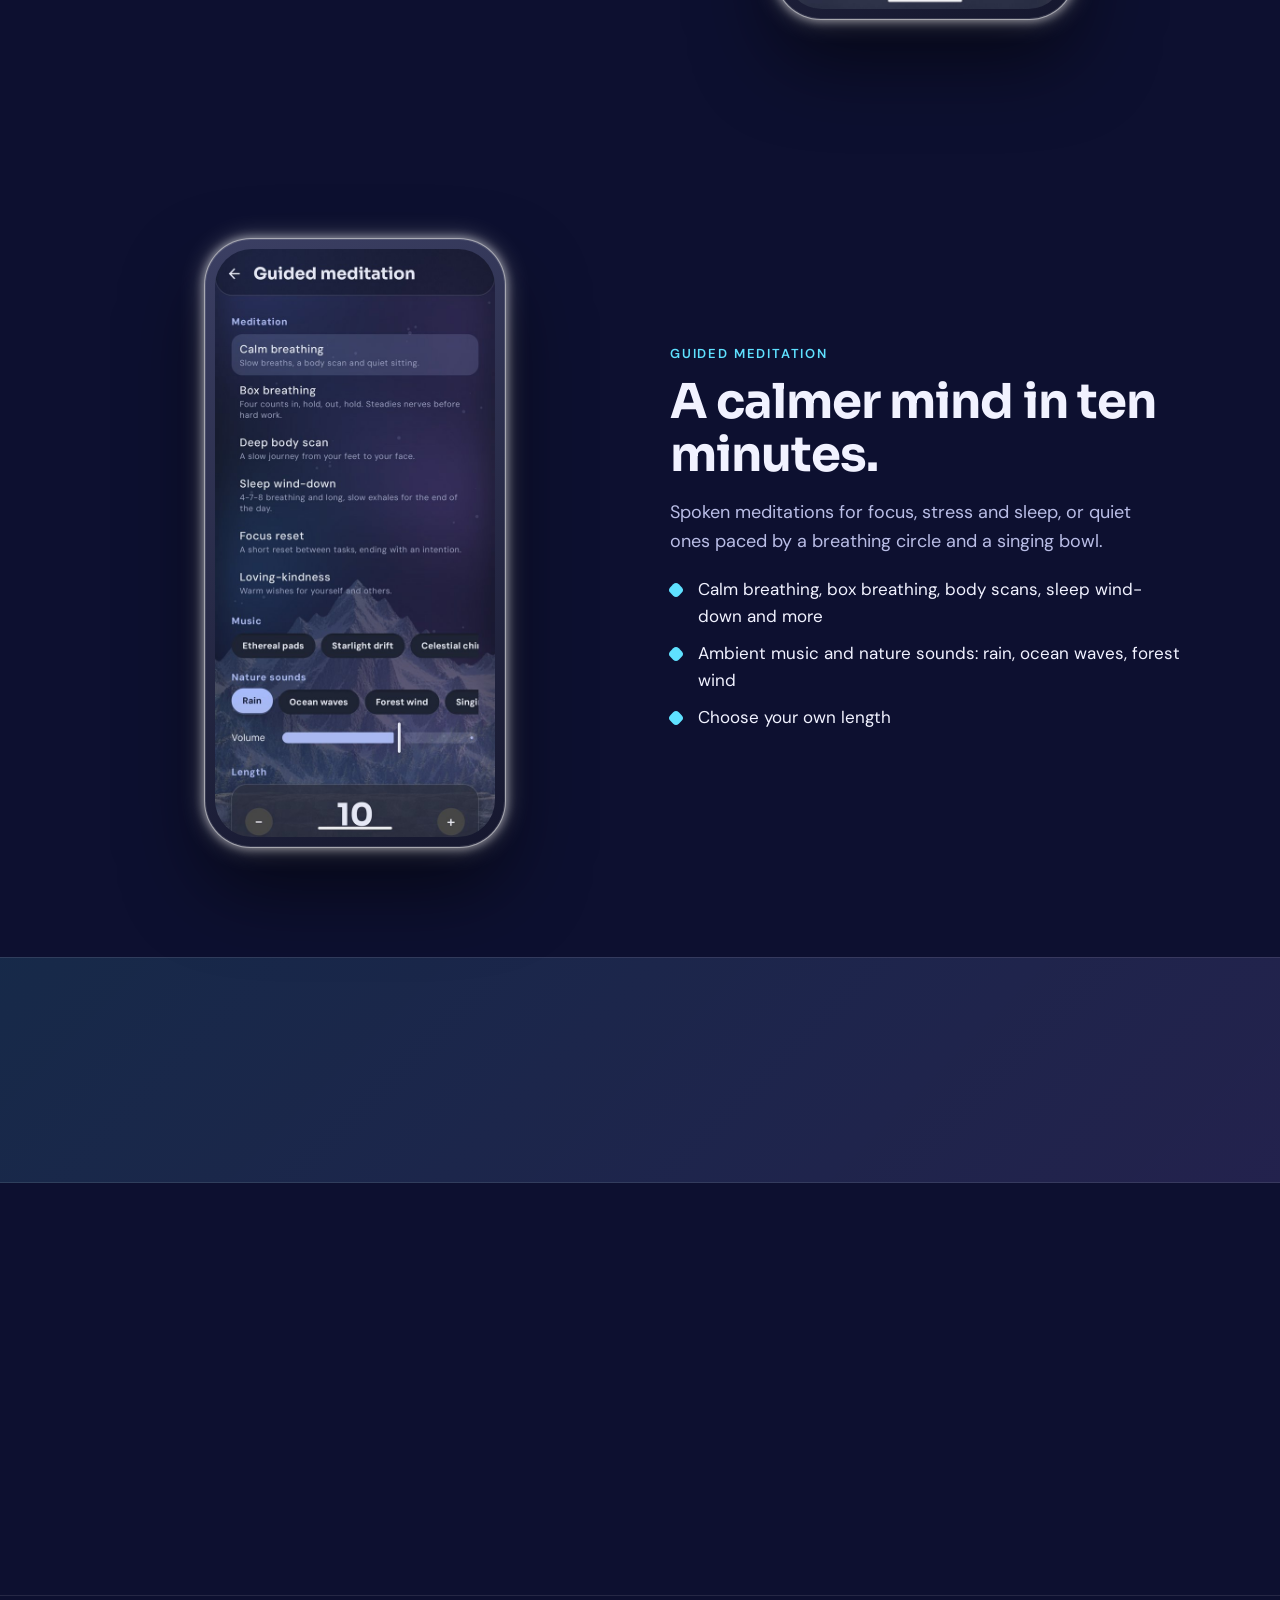
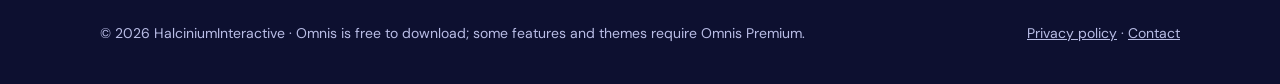
==== commit 4cd4ac3a: "Accessibility and browser polish Skip link, labelled landmarks, visible keyboard focus, screen-reade" ====
--- a/index.html
+++ b/index.html
@@ -5,45 +5,61 @@
   <meta name="viewport" content="width=device-width, initial-scale=1">
   <title>Omnis: focus, made into a climb</title>
   <meta name="description" content="Omnis is a focus and digital wellbeing app for Android by HalciniumInteractive. Block distracting apps and sites, keep your streak crystal lit, and climb through new worlds.">
-  <link rel="icon" href="omnis-mark.png">
+  <meta name="theme-color" content="#0d1030">
+  <meta name="color-scheme" content="dark">
+  <link rel="canonical" href="https://omnisfocus.com/">
+  <link rel="icon" type="image/png" sizes="32x32" href="favicon-32.png">
+  <link rel="icon" type="image/png" sizes="192x192" href="icon-192.png">
+  <link rel="apple-touch-icon" href="apple-touch-icon.png">
+  <meta property="og:type" content="website">
+  <meta property="og:site_name" content="Omnis">
+  <meta property="og:title" content="Omnis: focus, made into a climb">
+  <meta property="og:description" content="Block distracting apps and sites, keep your streak crystal lit, and climb through new worlds. A focus and wellbeing app for Android.">
+  <meta property="og:url" content="https://omnisfocus.com/">
+  <meta property="og:image" content="https://omnisfocus.com/img/og-image.jpg">
+  <meta property="og:image:width" content="1200">
+  <meta property="og:image:height" content="630">
+  <meta property="og:image:alt" content="The Omnis logo over snowy mountains and a pine forest at night">
+  <meta name="twitter:card" content="summary_large_image">
   <link rel="preconnect" href="https://fonts.googleapis.com">
   <link rel="preconnect" href="https://fonts.gstatic.com" crossorigin>
   <link href="https://fonts.googleapis.com/css2?family=DM+Sans:wght@400;600&family=Sora:wght@600;700&display=swap" rel="stylesheet">
   <link rel="stylesheet" href="style.css">
 </head>
 <body>
+  <a class="skip" href="#main">Skip to content</a>
   <header class="top">
     <div class="wrap">
-      <a class="brand" href="index.html"><img src="omnis-mark.png" alt="">Omnis <span class="by">by Halcinium Interactive</span></a>
-      <nav><a href="#features">Features</a><a href="privacy.html">Privacy</a><a href="#contact">Contact</a></nav>
+      <a class="brand" href="index.html" aria-label="Omnis by Halcinium Interactive, home"><img src="omnis-mark.png" alt="" width="17" height="24">Omnis <span class="by">by Halcinium Interactive</span></a>
+      <nav aria-label="Main"><a href="#features">Features</a><a href="privacy.html">Privacy</a><a href="#contact">Contact</a></nav>
     </div>
   </header>
 
-  <main>
-    <section class="hero">
-      <div class="stars"></div>
+  <main id="main">
+    <section class="hero" aria-labelledby="hero-title">
+      <div class="stars" aria-hidden="true"></div>
       <div class="wrap hero-grid">
         <div>
           <div class="eyebrow">Omnis for Android</div>
-          <h1>Focus, made into a <span>climb.</span></h1>
+          <h1 id="hero-title">Focus, made into a <span>climb.</span></h1>
           <p class="lead">Block the apps and sites that pull you away, keep your streak crystal lit, and rise through new worlds one session at a time.</p>
           <div class="cta">
-            <a class="btn btn-primary" href="#contact"><span class="stack"><small>Coming soon to</small>Google Play</span></a>
+            <a class="btn btn-primary" href="#contact" aria-label="Coming soon to Google Play. Get in touch"><span class="stack"><small>Coming soon to</small>Google Play</span></a>
             <a class="btn btn-ghost" href="#features">See how it works</a>
           </div>
           <p class="fineprint">Free to download. Some features and themes require Omnis Premium.</p>
         </div>
-        <div class="phone"><img src="img/screen-welcome.jpg" alt="Omnis welcome screen: a glowing streak crystal above snowy mountains, Day 4, goal done"></div>
+        <div class="phone"><img src="img/screen-welcome.jpg" width="600" height="1260" fetchpriority="high" alt="Omnis welcome screen: a glowing streak crystal above snowy mountains, Day 4, goal done"></div>
       </div>
       <div class="land" aria-hidden="true">
-        <img class="far" src="img/mountains-far.png" alt="">
-        <img class="mid" src="img/mountains-mid.png" alt="">
+        <img class="far" src="img/mountains-far.png" width="1600" height="800" alt="">
+        <img class="mid" src="img/mountains-mid.png" width="1600" height="800" alt="">
       </div>
     </section>
 
     <section class="feature" id="features">
       <div class="wrap feature-grid">
-        <div class="phone"><img src="img/screen-active.jpg" alt="A running Omnis session: a glowing ring counting down 49:50 of 50 minutes, with soundscapes and a focus quote" loading="lazy"></div>
+        <div class="phone"><img src="img/screen-active.jpg" width="600" height="1260" alt="A running Omnis session: a glowing ring counting down 49:50 of 50 minutes, with soundscapes and a focus quote" loading="lazy"></div>
         <div>
           <div class="eyebrow">Focus sessions</div>
           <h2>Silence the noise in one tap.</h2>
@@ -60,7 +76,7 @@
 
     <section class="feature">
       <div class="wrap feature-grid flip">
-        <div class="phone"><img src="img/screen-blocklist.jpg" alt="Editing a blocklist: sites, apps and advanced options, with suggested sites to add" loading="lazy"></div>
+        <div class="phone"><img src="img/screen-blocklist.jpg" width="600" height="1260" alt="Editing a blocklist: sites, apps and advanced options, with suggested sites to add" loading="lazy"></div>
         <div>
           <div class="eyebrow">Blocklists</div>
           <h2>Block exactly what distracts you.</h2>
@@ -76,7 +92,7 @@
 
     <section class="feature">
       <div class="wrap feature-grid">
-        <div class="phone"><img src="img/screen-schedule.jpg" alt="A new schedule: work hours, Monday to Friday, 09:00 to 17:00" loading="lazy"></div>
+        <div class="phone"><img src="img/screen-schedule.jpg" width="600" height="1260" alt="A new schedule: work hours, Monday to Friday, 09:00 to 17:00" loading="lazy"></div>
         <div>
           <div class="eyebrow">Schedules</div>
           <h2>Focus that starts on its own.</h2>
@@ -92,7 +108,7 @@
 
     <section class="feature">
       <div class="wrap feature-grid flip">
-        <div class="phone"><img src="img/screen-streak.jpg" alt="Discover tab: your rank, a 4-day streak with today's goal met, and Expeditions" loading="lazy"></div>
+        <div class="phone"><img src="img/screen-streak.jpg" width="600" height="1260" alt="Discover tab: your rank, a 4-day streak with today's goal met, and Expeditions" loading="lazy"></div>
         <div>
           <div class="eyebrow">Streaks and expeditions</div>
           <h2>Keep the crystal lit.</h2>
@@ -108,7 +124,7 @@
 
     <section class="feature">
       <div class="wrap feature-grid">
-        <div class="phone"><img src="img/screen-journey.jpg" alt="The Journey map: a winding path through rank emblems from Zen to Omnipresent" loading="lazy"></div>
+        <div class="phone"><img src="img/screen-journey.jpg" width="600" height="1260" alt="The Journey map: a winding path through rank emblems from Zen to Omnipresent" loading="lazy"></div>
         <div>
           <div class="eyebrow">Ranks and worlds</div>
           <h2>Every minute takes you higher.</h2>
@@ -129,11 +145,11 @@
           <h2>The land rises with you.</h2>
           <p>Behind every screen is a living landscape. Climb the ranks and it changes beneath you.</p>
         </div>
-        <div class="worlds">
-          <figure class="world"><img src="img/world-forest.jpg" alt="Forest: rolling green hills and pine trees under a starry sky" loading="lazy"><figcaption><strong>Forest</strong></figcaption></figure>
-          <figure class="world"><img src="img/world-mountains.jpg" alt="Mountains: snowy peaks above a pine forest at night" loading="lazy"><figcaption><strong>Mountains</strong></figcaption></figure>
-          <figure class="world"><img src="img/world-crystal.jpg" alt="Crystal caves: towering violet crystals rising from dark rock" loading="lazy"><figcaption><strong>Crystal caves</strong></figcaption></figure>
-          <figure class="world"><img src="img/world-cosmos.jpg" alt="Cosmos: a full moon over a sea of clouds" loading="lazy"><figcaption><strong>Cosmos</strong></figcaption></figure>
+        <div class="worlds" role="list">
+          <figure class="world" role="listitem"><img src="img/world-forest.jpg" width="1200" height="720" alt="Forest: rolling green hills and pine trees under a starry sky" loading="lazy"><figcaption><strong>Forest</strong></figcaption></figure>
+          <figure class="world" role="listitem"><img src="img/world-mountains.jpg" width="1200" height="720" alt="Mountains: snowy peaks above a pine forest at night" loading="lazy"><figcaption><strong>Mountains</strong></figcaption></figure>
+          <figure class="world" role="listitem"><img src="img/world-crystal.jpg" width="1200" height="720" alt="Crystal caves: towering violet crystals rising from dark rock" loading="lazy"><figcaption><strong>Crystal caves</strong></figcaption></figure>
+          <figure class="world" role="listitem"><img src="img/world-cosmos.jpg" width="1200" height="720" alt="Cosmos: a full moon over a sea of clouds" loading="lazy"><figcaption><strong>Cosmos</strong></figcaption></figure>
         </div>
       </div>
     </section>
@@ -146,28 +162,28 @@
           <p>Pick the look that suits your mood, from a bright open sky to deep starlight. Here are a few, with more to unlock along your journey.</p>
         </div>
 
-        <div class="themes">
-          <div class="theme" style="--g1:#A6D6F3;--g2:#CFE8F8;--g3:#EAF5FC;--glow1:#FFE27A;--glow2:#8EC9EE;--a:#2C7BC0;--on:#FFFFFF;--ink:#12283C;--mut:#4F6D88"><div class="theme-screen"><b>Focusing</b><i></i><em>End session</em></div><strong>Day splendor</strong><span>Open sky and a bright sun</span></div>
-          <div class="theme" style="--g1:#151A33;--g2:#0E1222;--g3:#120E24;--glow1:#3B2F6E;--glow2:#2A3570;--a:#A9B8F0;--on:#141A33;--ink:#E6E9F5;--mut:#9AA0BD"><div class="theme-screen"><b>Focusing</b><i></i><em>End session</em></div><strong>Night sky</strong><span>Starlight and deep indigo</span></div>
-          <div class="theme" style="--g1:#102631;--g2:#0D1B20;--g3:#0B1A24;--glow1:#1A4A6A;--glow2:#1E5560;--a:#7FCCC0;--on:#0C2A26;--ink:#E2F0EE;--mut:#93ADAA"><div class="theme-screen"><b>Focusing</b><i></i><em>End session</em></div><strong>Ocean depths</strong><span>Sea glass and tide pools</span></div>
-          <div class="theme" style="--g1:#2A1A21;--g2:#1F1519;--g3:#22171A;--glow1:#8A4A60;--glow2:#6E3A4E;--a:#F2B8C6;--on:#3A1A24;--ink:#F6E8EC;--mut:#BFA3AC"><div class="theme-screen"><b>Focusing</b><i></i><em>End session</em></div><strong>Cherry blossom</strong><span>Petals in the evening</span></div>
-          <div class="theme" style="--g1:#201538;--g2:#160F24;--g3:#1A0F28;--glow1:#5E3AA0;--glow2:#4A2E8A;--a:#B9A0FF;--on:#22124A;--ink:#EEE6FA;--mut:#AA9CC4"><div class="theme-screen"><b>Focusing</b><i></i><em>End session</em></div><strong>Amethyst</strong><span>Violet crystal light</span></div>
+        <div class="themes" role="list">
+          <div class="theme" role="listitem" style="--g1:#A6D6F3;--g2:#CFE8F8;--g3:#EAF5FC;--glow1:#FFE27A;--glow2:#8EC9EE;--a:#2C7BC0;--on:#FFFFFF;--ink:#12283C;--mut:#4F6D88"><div class="theme-screen" aria-hidden="true"><b>Focusing</b><i></i><em>End session</em></div><strong>Day splendor</strong><span>Open sky and a bright sun</span></div>
+          <div class="theme" role="listitem" style="--g1:#151A33;--g2:#0E1222;--g3:#120E24;--glow1:#3B2F6E;--glow2:#2A3570;--a:#A9B8F0;--on:#141A33;--ink:#E6E9F5;--mut:#9AA0BD"><div class="theme-screen" aria-hidden="true"><b>Focusing</b><i></i><em>End session</em></div><strong>Night sky</strong><span>Starlight and deep indigo</span></div>
+          <div class="theme" role="listitem" style="--g1:#102631;--g2:#0D1B20;--g3:#0B1A24;--glow1:#1A4A6A;--glow2:#1E5560;--a:#7FCCC0;--on:#0C2A26;--ink:#E2F0EE;--mut:#93ADAA"><div class="theme-screen" aria-hidden="true"><b>Focusing</b><i></i><em>End session</em></div><strong>Ocean depths</strong><span>Sea glass and tide pools</span></div>
+          <div class="theme" role="listitem" style="--g1:#2A1A21;--g2:#1F1519;--g3:#22171A;--glow1:#8A4A60;--glow2:#6E3A4E;--a:#F2B8C6;--on:#3A1A24;--ink:#F6E8EC;--mut:#BFA3AC"><div class="theme-screen" aria-hidden="true"><b>Focusing</b><i></i><em>End session</em></div><strong>Cherry blossom</strong><span>Petals in the evening</span></div>
+          <div class="theme" role="listitem" style="--g1:#201538;--g2:#160F24;--g3:#1A0F28;--glow1:#5E3AA0;--glow2:#4A2E8A;--a:#B9A0FF;--on:#22124A;--ink:#EEE6FA;--mut:#AA9CC4"><div class="theme-screen" aria-hidden="true"><b>Focusing</b><i></i><em>End session</em></div><strong>Amethyst</strong><span>Violet crystal light</span></div>
         </div>
 
         <div class="classic-head">
           <h3>Or keep it classic.</h3>
           <p>Clean, simple Light and Dark, for those who like their focus plain.</p>
         </div>
-        <div class="themes">
-          <div class="theme" style="--g1:#F5F5F5;--g2:#F5F5F5;--g3:#F5F5F5;--glow1:transparent;--glow2:transparent;--a:#4E6B5A;--on:#FFFFFF;--ink:#1A1A1A;--mut:#666666"><div class="theme-screen"><b>Focusing</b><i></i><em>End session</em></div><strong>Light</strong><span>Plain and bright</span></div>
-          <div class="theme" style="--g1:#1A1A1A;--g2:#141414;--g3:#181818;--glow1:#34383A;--glow2:#2E3230;--a:#A9C2B2;--on:#141414;--ink:#EDEDED;--mut:#A3A3A3"><div class="theme-screen"><b>Focusing</b><i></i><em>End session</em></div><strong>Dark</strong><span>Plain and quiet</span></div>
+        <div class="themes" role="list">
+          <div class="theme" role="listitem" style="--g1:#F5F5F5;--g2:#F5F5F5;--g3:#F5F5F5;--glow1:transparent;--glow2:transparent;--a:#4E6B5A;--on:#FFFFFF;--ink:#1A1A1A;--mut:#666666"><div class="theme-screen" aria-hidden="true"><b>Focusing</b><i></i><em>End session</em></div><strong>Light</strong><span>Plain and bright</span></div>
+          <div class="theme" role="listitem" style="--g1:#1A1A1A;--g2:#141414;--g3:#181818;--glow1:#34383A;--glow2:#2E3230;--a:#A9C2B2;--on:#141414;--ink:#EDEDED;--mut:#A3A3A3"><div class="theme-screen" aria-hidden="true"><b>Focusing</b><i></i><em>End session</em></div><strong>Dark</strong><span>Plain and quiet</span></div>
         </div>
       </div>
     </section>
 
     <section class="feature">
       <div class="wrap feature-grid flip">
-        <div class="phone"><img src="img/screen-wellbeing.jpg" alt="Wellbeing tab: a Reset with breathing options, and morning and evening rituals" loading="lazy"></div>
+        <div class="phone"><img src="img/screen-wellbeing.jpg" width="600" height="1260" alt="Wellbeing tab: a Reset with breathing options, and morning and evening rituals" loading="lazy"></div>
         <div>
           <div class="eyebrow">Wellbeing</div>
           <h2>More than blocking.</h2>
@@ -183,7 +199,7 @@
 
     <section class="feature">
       <div class="wrap feature-grid">
-        <div class="phone"><img src="img/screen-meditation.jpg" alt="Guided meditation: six meditations, music and nature sounds" loading="lazy"></div>
+        <div class="phone"><img src="img/screen-meditation.jpg" width="600" height="1260" alt="Guided meditation: six meditations, music and nature sounds" loading="lazy"></div>
         <div>
           <div class="eyebrow">Guided meditation</div>
           <h2>A calmer mind in ten minutes.</h2>
@@ -197,13 +213,14 @@
       </div>
     </section>
 
-    <div class="band">
+    <section class="band" aria-labelledby="more-title">
+      <h2 id="more-title" class="sr-only">More in Omnis</h2>
       <div class="wrap">
         <div><h3>Live countdown</h3><p>A quiet notification counts down your session, and tells you when it's done.</p></div>
         <div><h3>Themes</h3><p>Colours to suit your mood, and new ones to unlock as you climb.</p></div>
         <div><h3>Private by design</h3><p>No account, no ads, no analytics. Your data stays on your phone. <a href="privacy.html">Privacy policy</a></p></div>
       </div>
-    </div>
+    </section>
 
     <section class="closing" id="contact">
       <h2>Omnis is almost here.</h2>
--- a/style.css
+++ b/style.css
@@ -16,7 +16,25 @@
   font: 17px/1.6 "DM Sans", system-ui, -apple-system, "Segoe UI", sans-serif;
   overflow-x: hidden;
 }
-img { display: block; max-width: 100%; }
+img { display: block; max-width: 100%; height: auto; }
+
+/* Keyboard users can jump straight past the header; it appears only when focused. */
+.skip {
+  position: absolute; left: 16px; top: -60px; z-index: 100;
+  background: var(--ink); color: #14123a; padding: 10px 16px; border-radius: 10px; font-weight: 600; text-decoration: none;
+  transition: top 0.15s ease;
+}
+.skip:focus { top: 12px; }
+/* Text for screen readers only. */
+.sr-only { position: absolute; width: 1px; height: 1px; padding: 0; margin: -1px; overflow: hidden; clip: rect(0 0 0 0); white-space: nowrap; border: 0; }
+/* A clear focus ring on every link and button when navigating by keyboard. */
+a:focus-visible { outline: 3px solid var(--cyan); outline-offset: 3px; border-radius: 6px; }
+@media (prefers-reduced-motion: reduce) { html { scroll-behavior: auto; } }
+/* Windows high-contrast mode drops backgrounds, so the gradient word needs a real colour there. */
+@media (forced-colors: active) {
+  .hero h1 span { background: none; color: CanvasText; -webkit-text-fill-color: CanvasText; }
+  .btn { border: 1px solid ButtonText; }
+}
 a { color: var(--cyan); }
 h1, h2, h3 { font-family: "Sora", sans-serif; line-height: 1.1; letter-spacing: -0.02em; margin: 0; }
 
@@ -115,13 +133,25 @@
   box-shadow: 0 40px 80px rgba(0, 0, 0, 0.55), inset 0 0 0 1px rgba(255, 255, 255, 0.12);
 }
 .phone img { border-radius: 37px; width: 100%; }
+/* Every phone has a tight white glow hugging its edge that slowly breathes. It's its own layer, so
+   it never lights up the phone's dark drop shadow. */
+.phone { position: relative; }
+.phone::after {
+  content: ""; position: absolute; inset: 0; border-radius: inherit; pointer-events: none;
+  box-shadow: 0 0 0 1px rgba(255, 255, 255, 0.4), 0 0 10px 2px rgba(255, 255, 255, 0.5), 0 0 24px 2px rgba(255, 255, 255, 0.26);
+  animation: phone-glow 5s ease-in-out infinite;
+}
+@keyframes phone-glow { 0%, 100% { opacity: 0.6; } 50% { opacity: 1; } }
 /* The hero phone hovers, rising and settling like it's floating above the mountains. */
 .hero .phone { transform: rotate(3deg); animation: levitate 6s ease-in-out infinite; }
 @keyframes levitate {
   0%, 100% { transform: translateY(0) rotate(3deg); box-shadow: 0 40px 80px rgba(0, 0, 0, 0.55), inset 0 0 0 1px rgba(255, 255, 255, 0.12); }
   50% { transform: translateY(-18px) rotate(2deg); box-shadow: 0 60px 90px rgba(0, 0, 0, 0.4), inset 0 0 0 1px rgba(255, 255, 255, 0.12); }
 }
-@media (prefers-reduced-motion: reduce) { .hero .phone { animation: none; } }
+@media (prefers-reduced-motion: reduce) {
+  .hero .phone { animation: none; }
+  .phone::after { animation: none; opacity: 0.7; }
+}
 
 /* The land: far mountains behind, forest in front, fading into the page */
 .land { position: relative; height: 460px; margin-top: -150px; z-index: 2; pointer-events: none; }
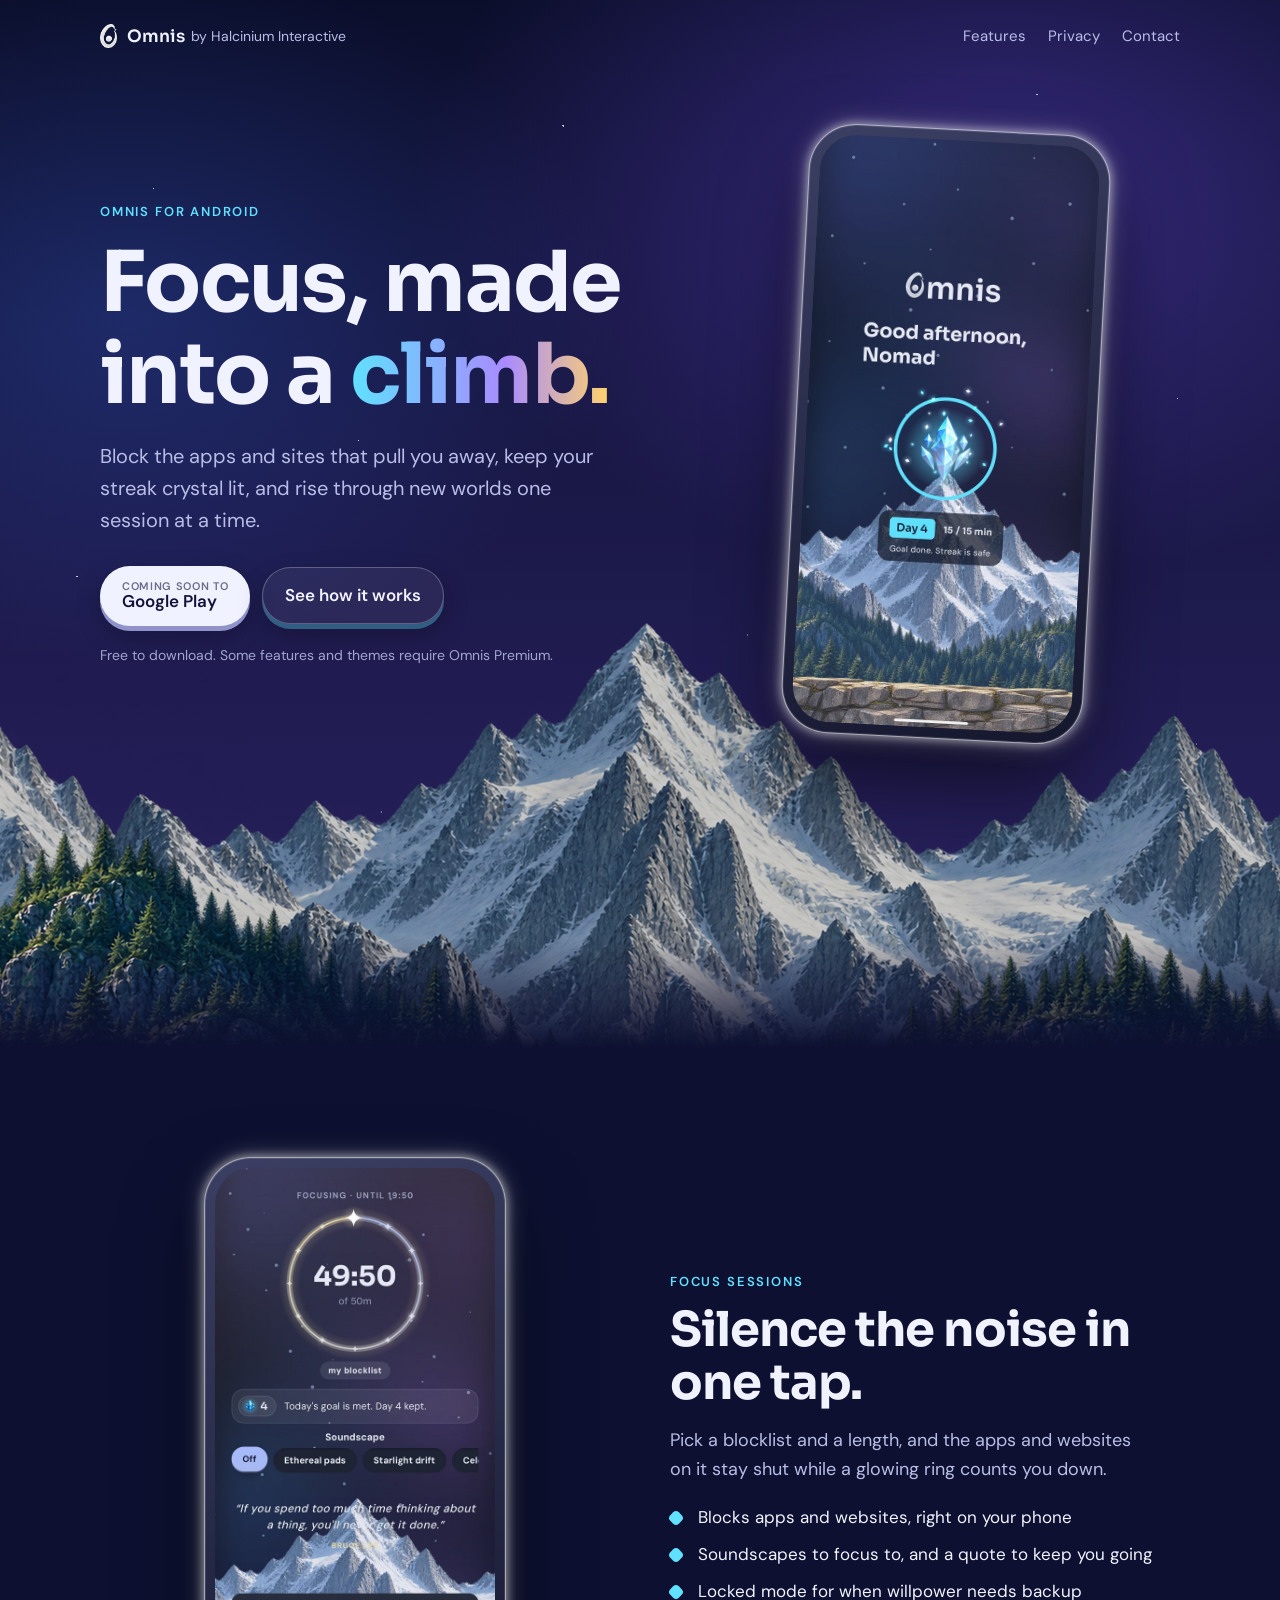
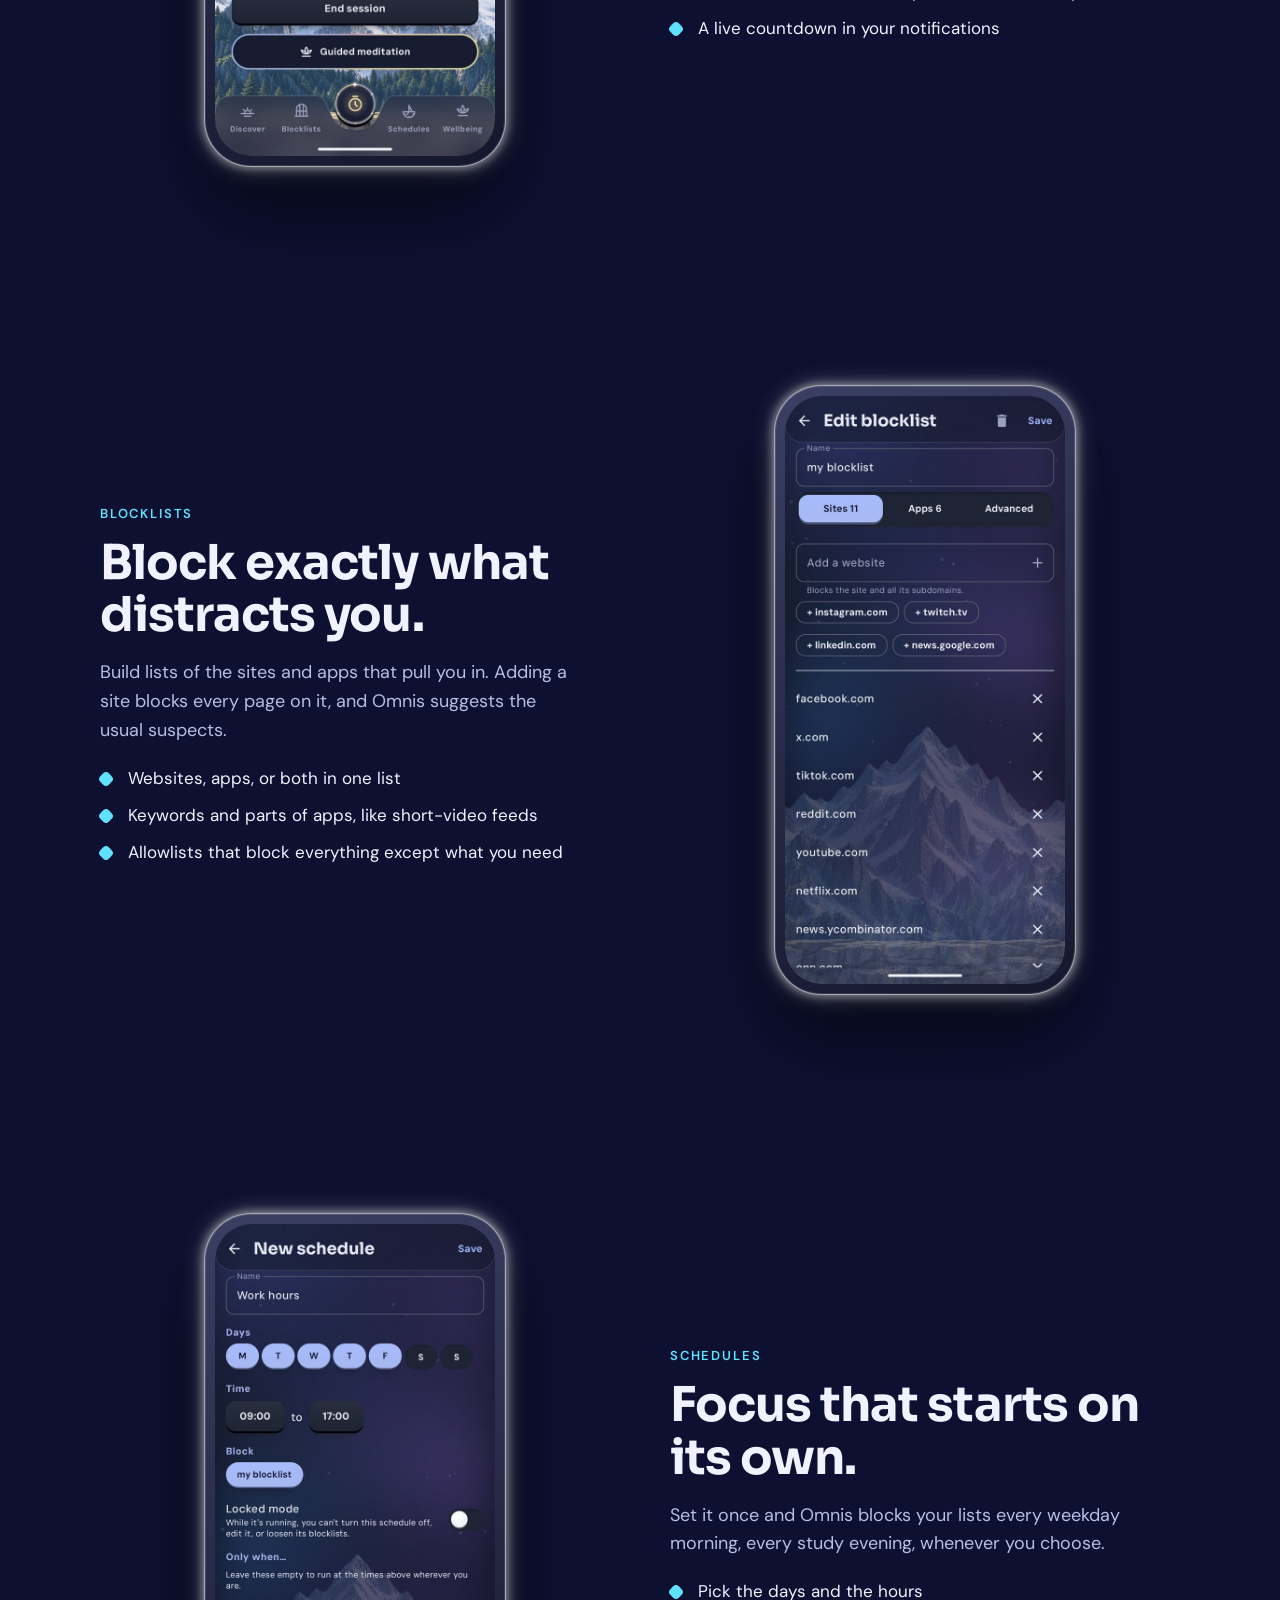
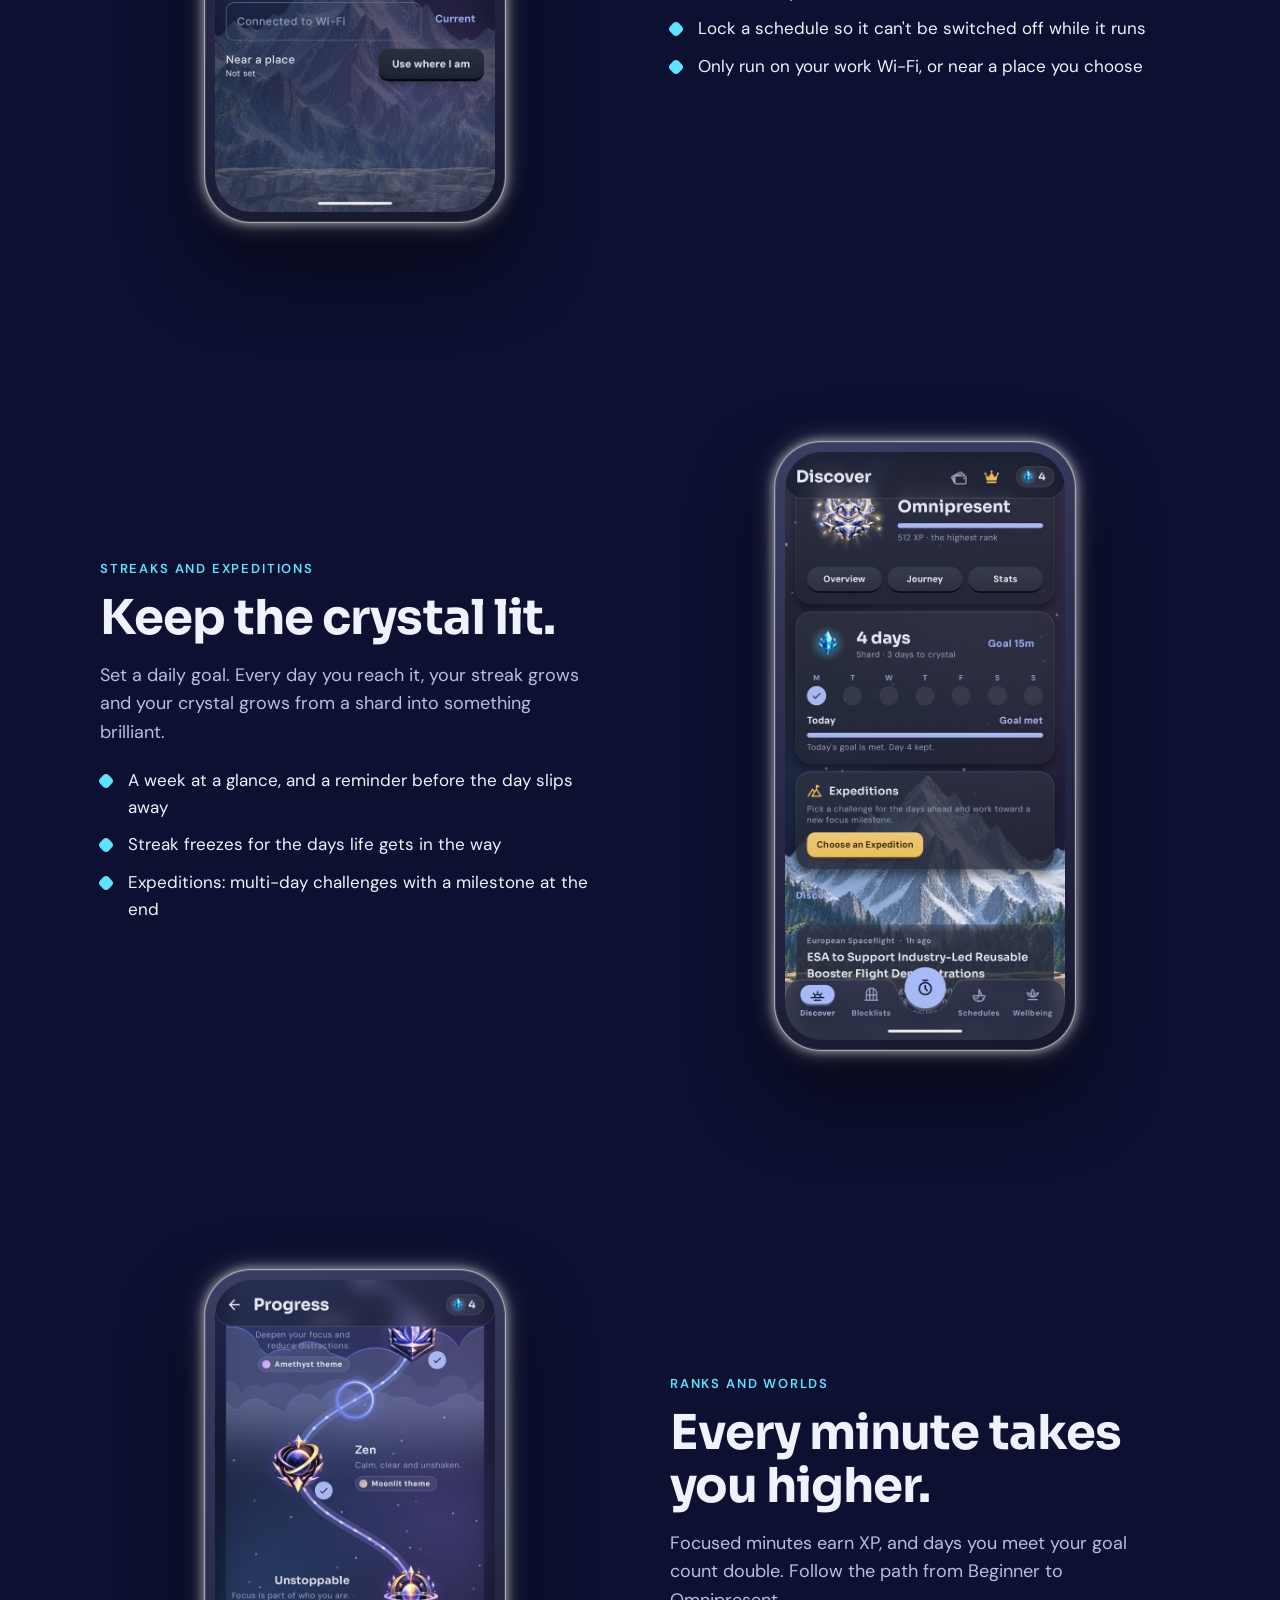
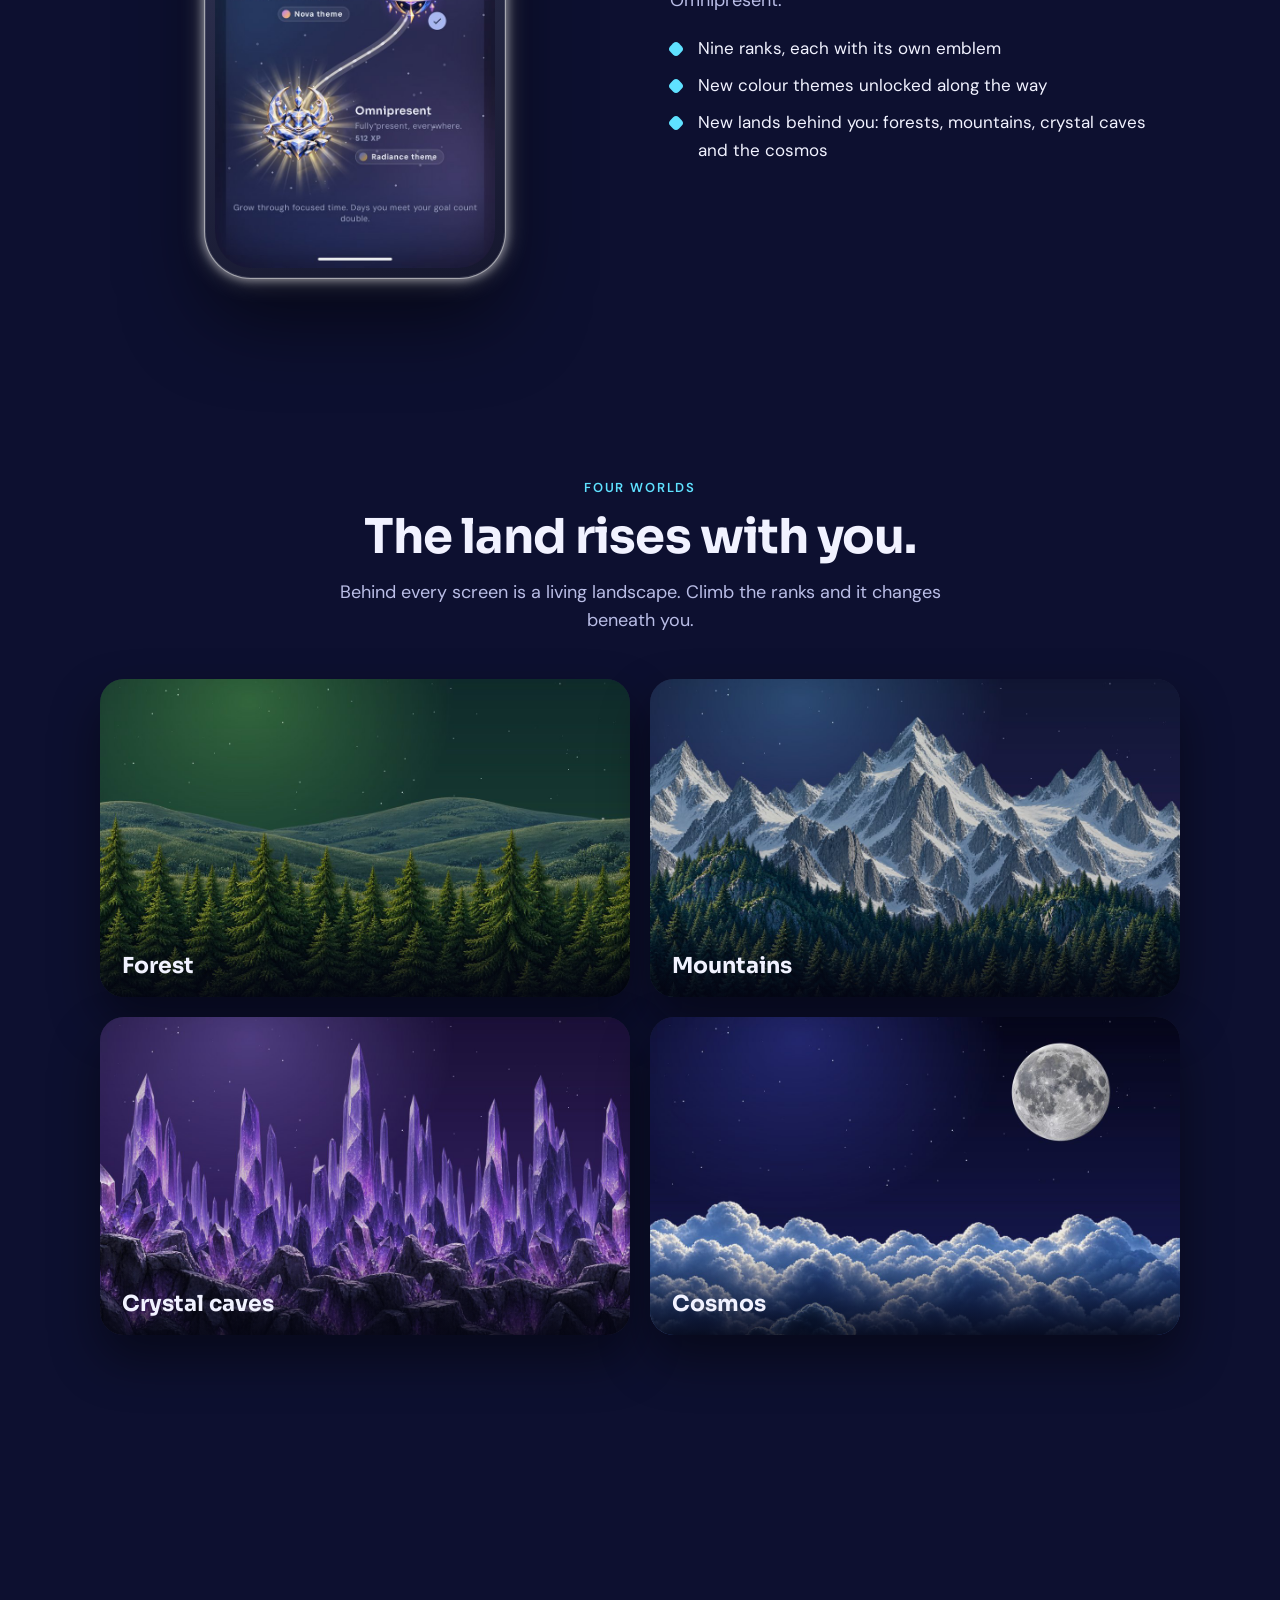
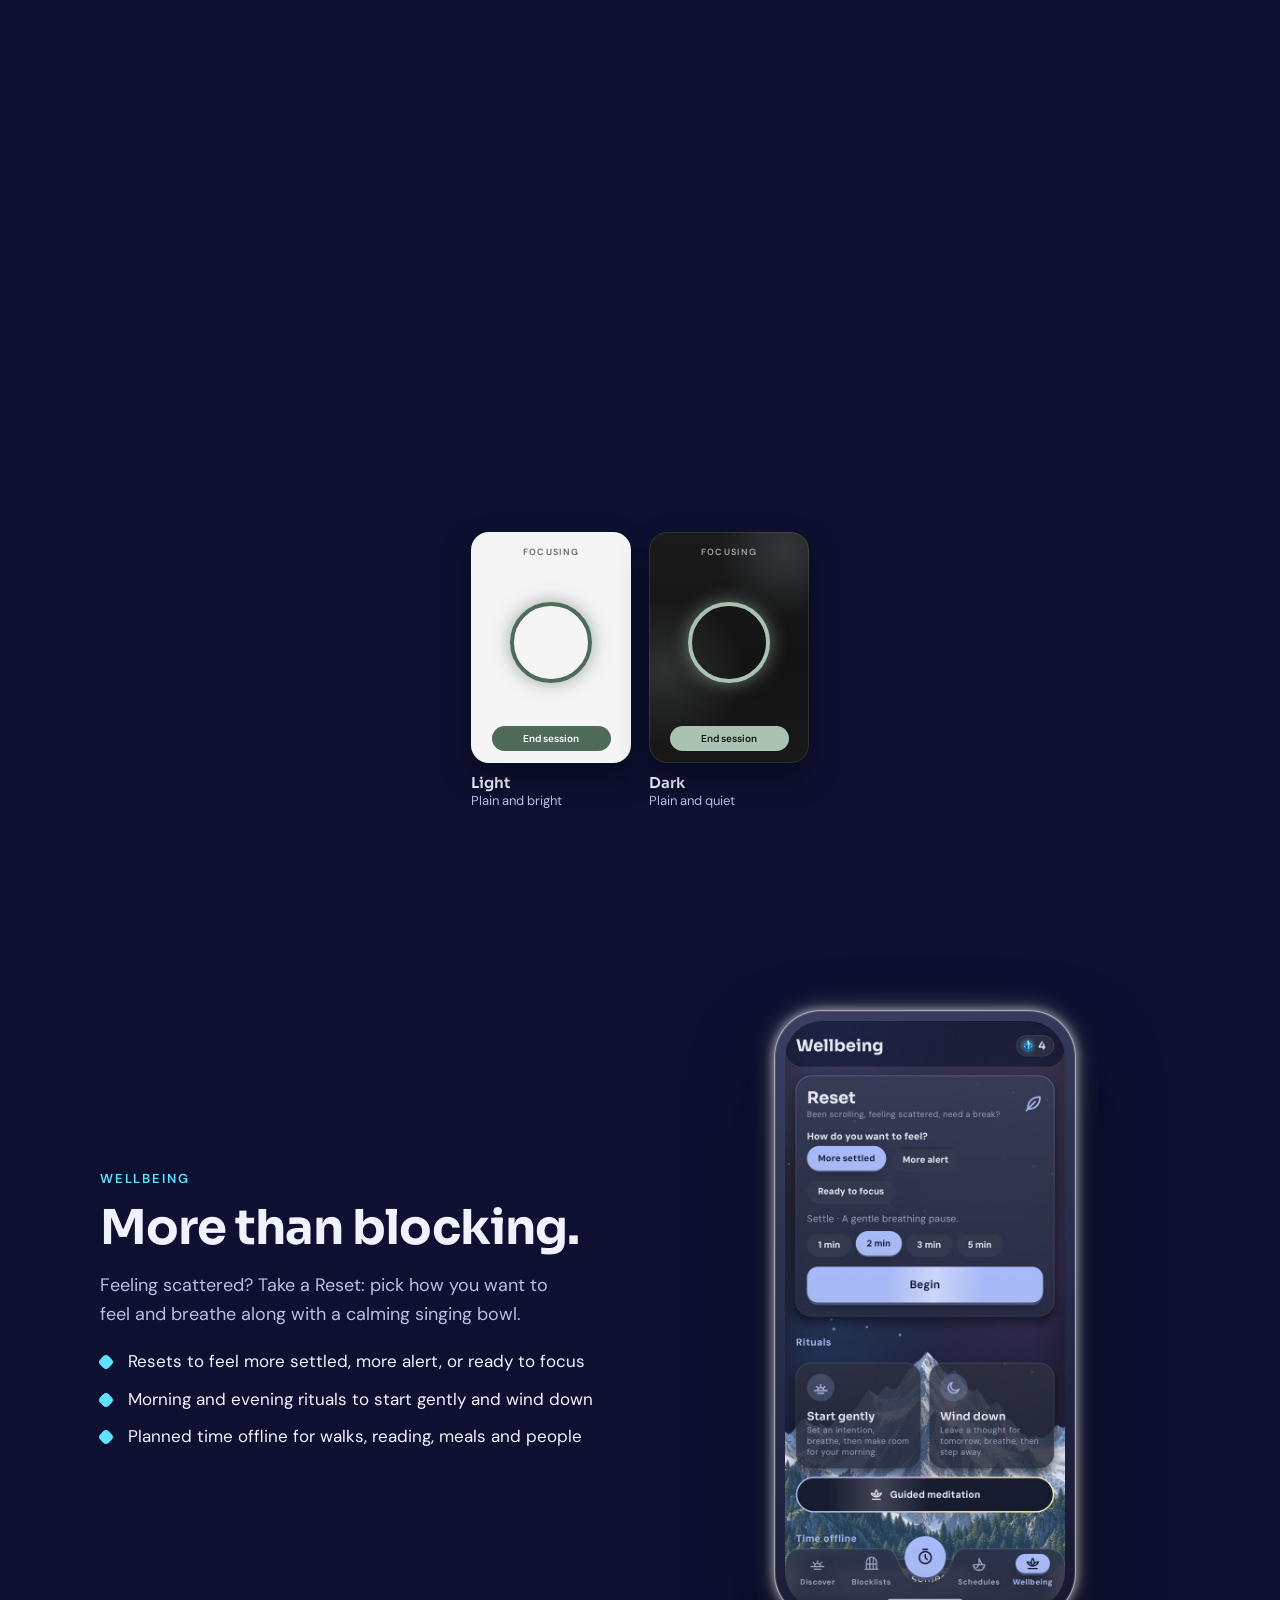
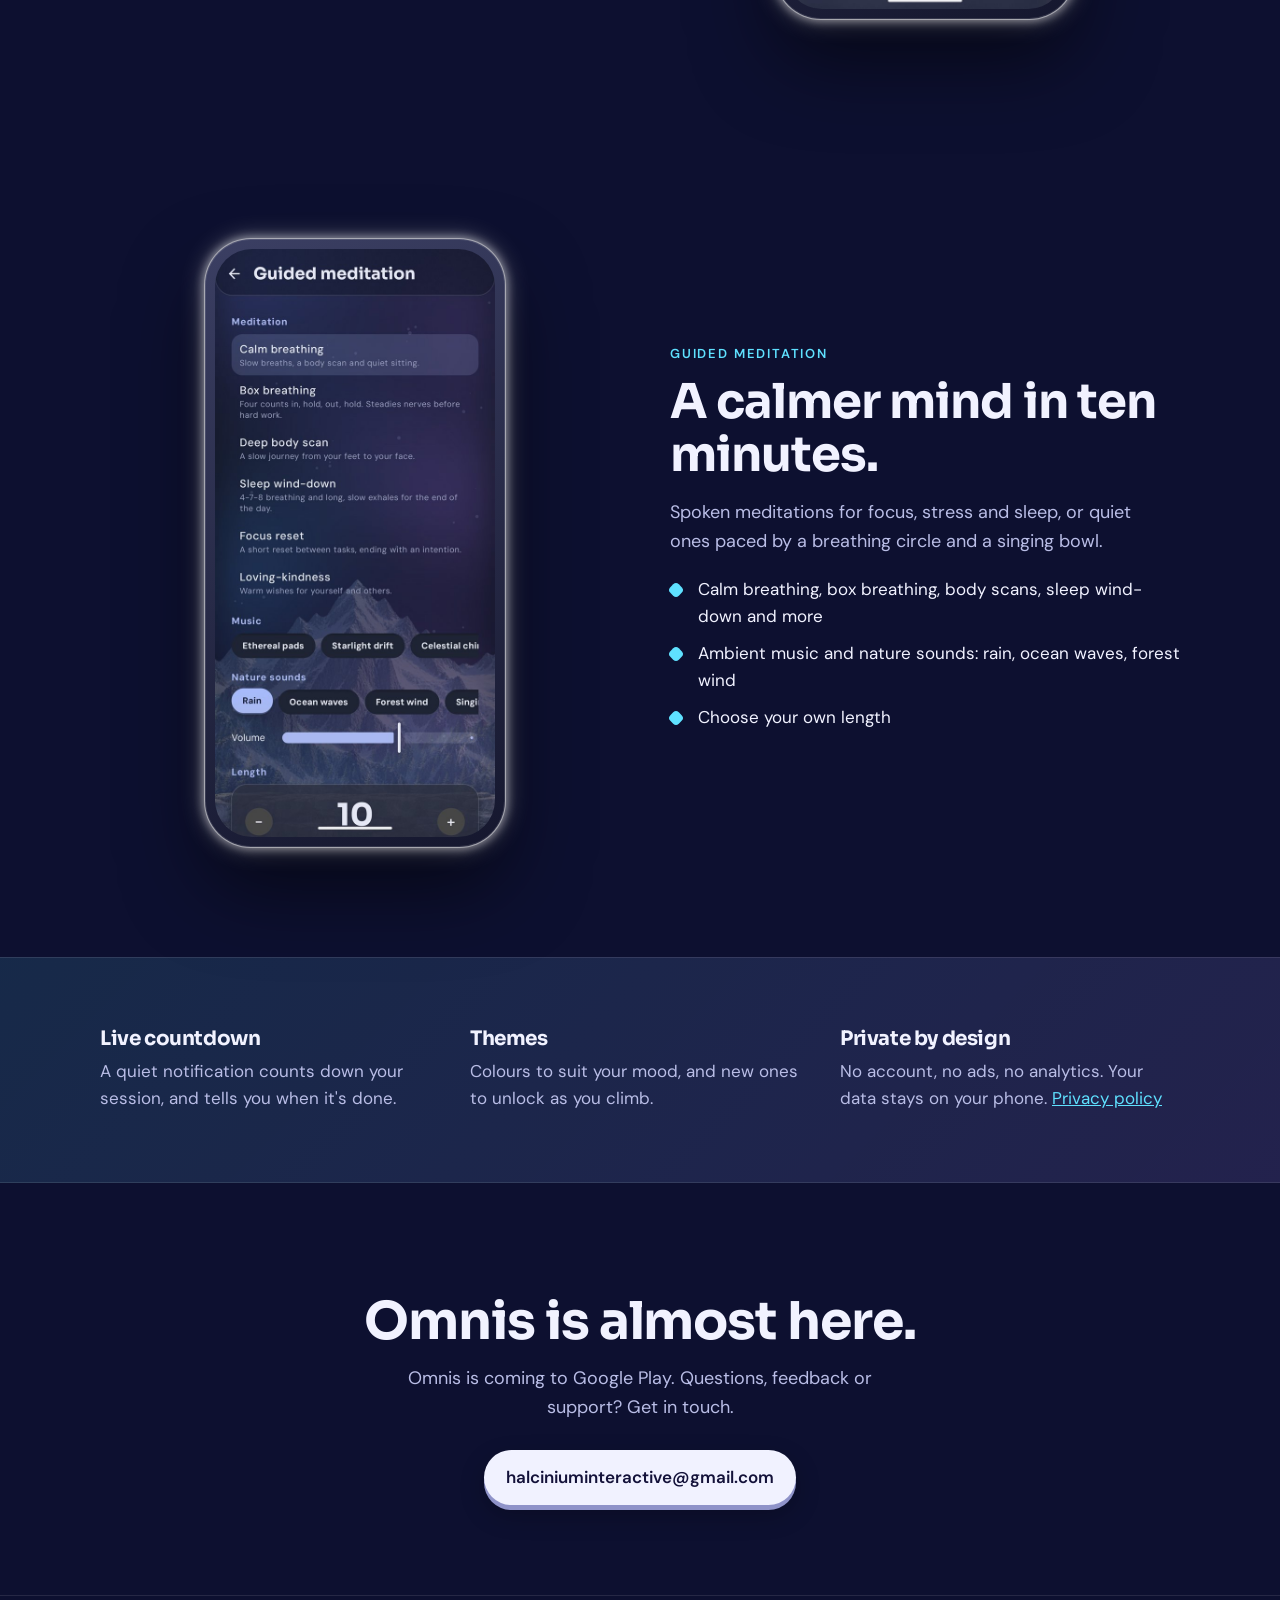
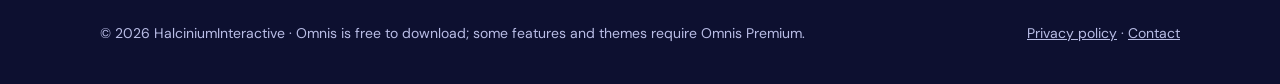
==== commit e3b0d311: "Move site to omnisjourney.com Co-Authored-By: Claude Opus 5.5 <noreply@anthropic.com>" ====
--- a/index.html
+++ b/index.html
@@ -7,7 +7,7 @@
   <meta name="description" content="Omnis is a focus and digital wellbeing app for Android by HalciniumInteractive. Block distracting apps and sites, keep your streak crystal lit, and climb through new worlds.">
   <meta name="theme-color" content="#0d1030">
   <meta name="color-scheme" content="dark">
-  <link rel="canonical" href="https://omnisfocus.com/">
+  <link rel="canonical" href="https://omnisjourney.com/">
   <link rel="icon" type="image/png" sizes="32x32" href="favicon-32.png">
   <link rel="icon" type="image/png" sizes="192x192" href="icon-192.png">
   <link rel="apple-touch-icon" href="apple-touch-icon.png">
@@ -15,8 +15,8 @@
   <meta property="og:site_name" content="Omnis">
   <meta property="og:title" content="Omnis: focus, made into a climb">
   <meta property="og:description" content="Block distracting apps and sites, keep your streak crystal lit, and climb through new worlds. A focus and wellbeing app for Android.">
-  <meta property="og:url" content="https://omnisfocus.com/">
-  <meta property="og:image" content="https://omnisfocus.com/img/og-image.jpg">
+  <meta property="og:url" content="https://omnisjourney.com/">
+  <meta property="og:image" content="https://omnisjourney.com/img/og-image.jpg">
   <meta property="og:image:width" content="1200">
   <meta property="og:image:height" content="630">
   <meta property="og:image:alt" content="The Omnis logo over snowy mountains and a pine forest at night">
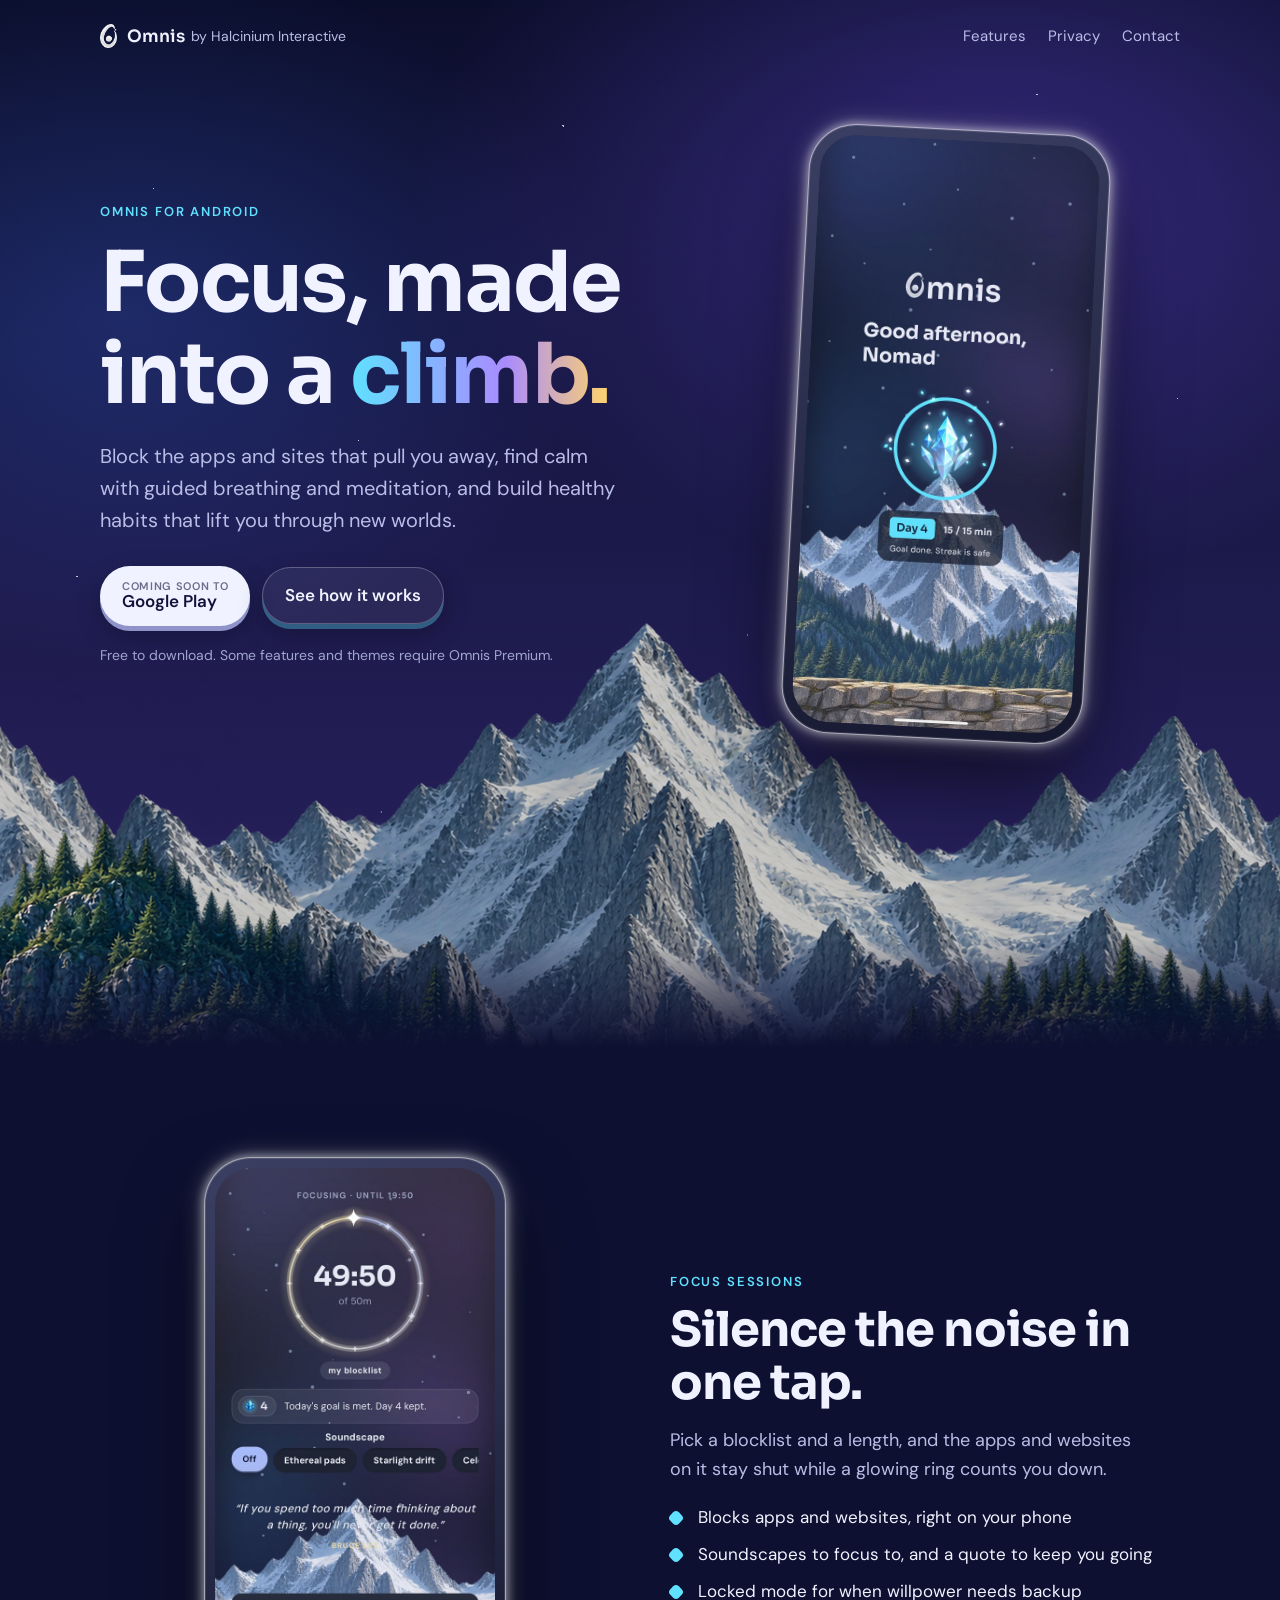
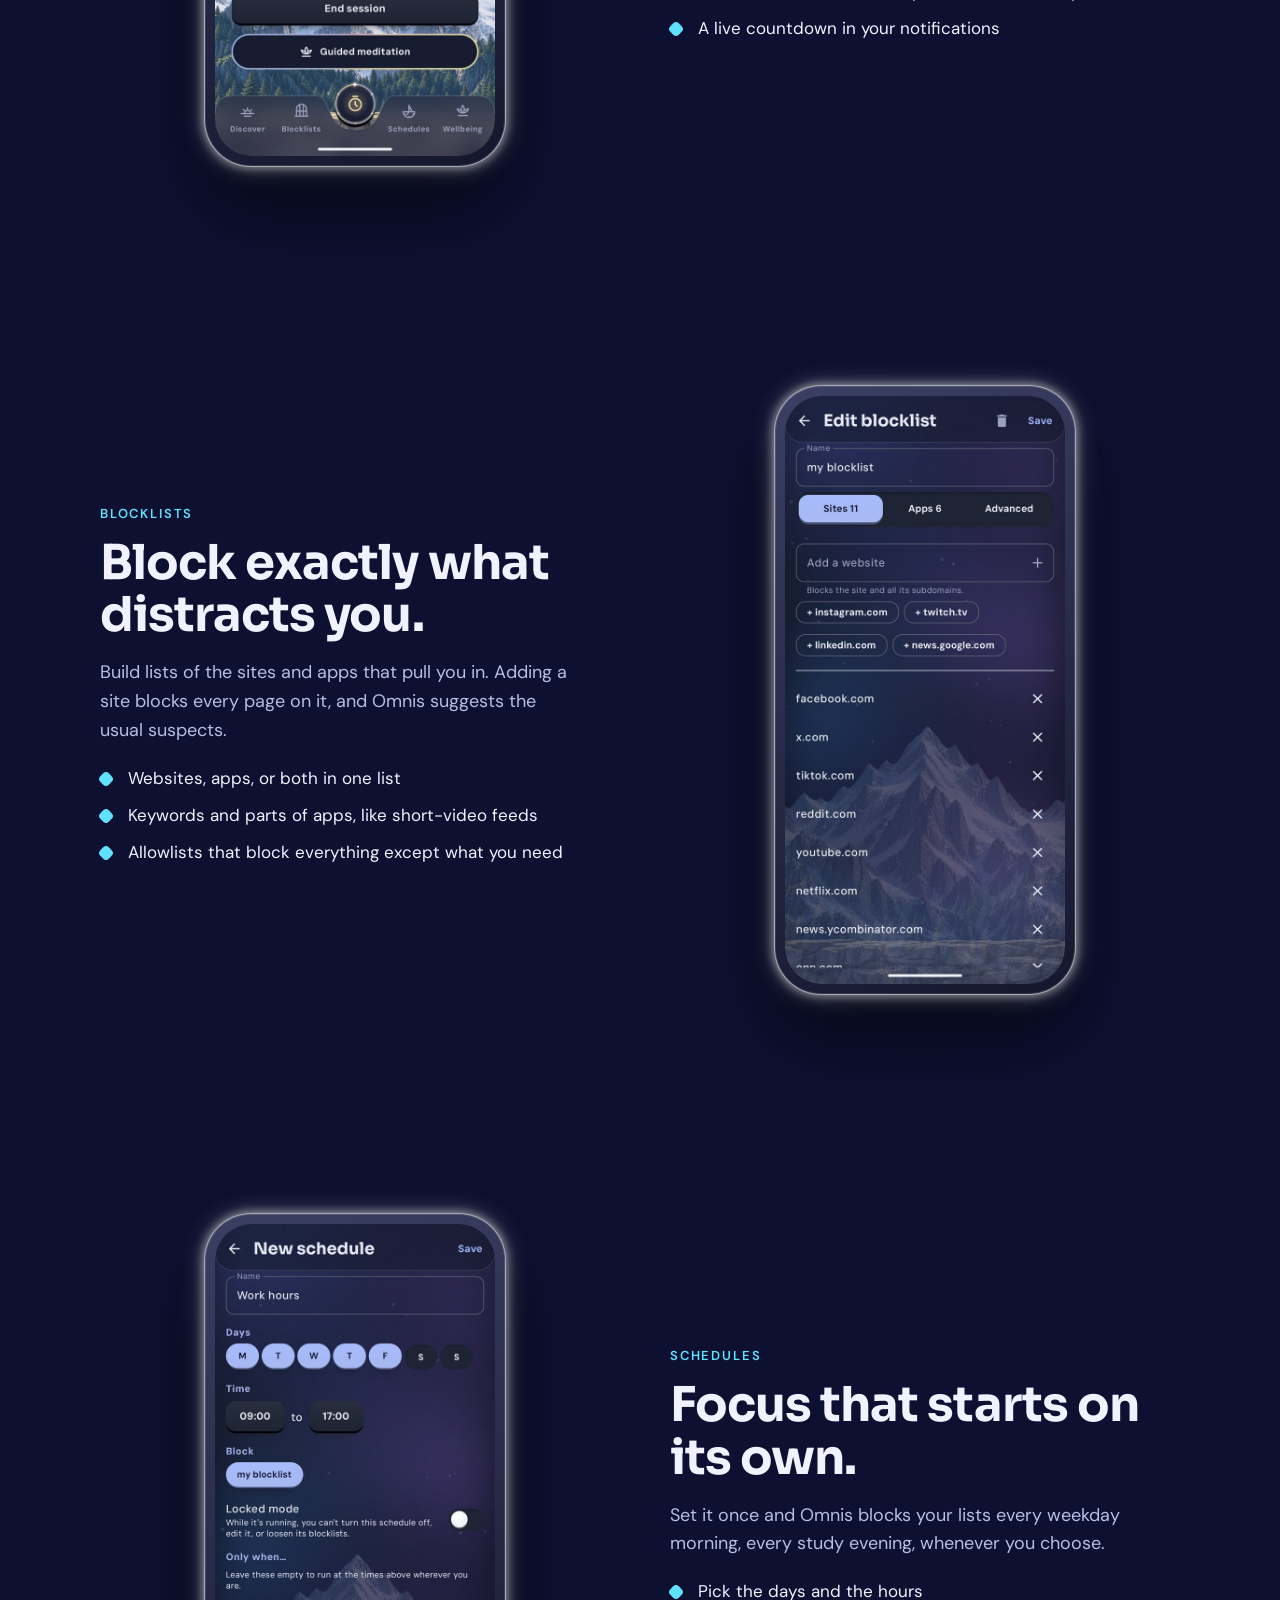
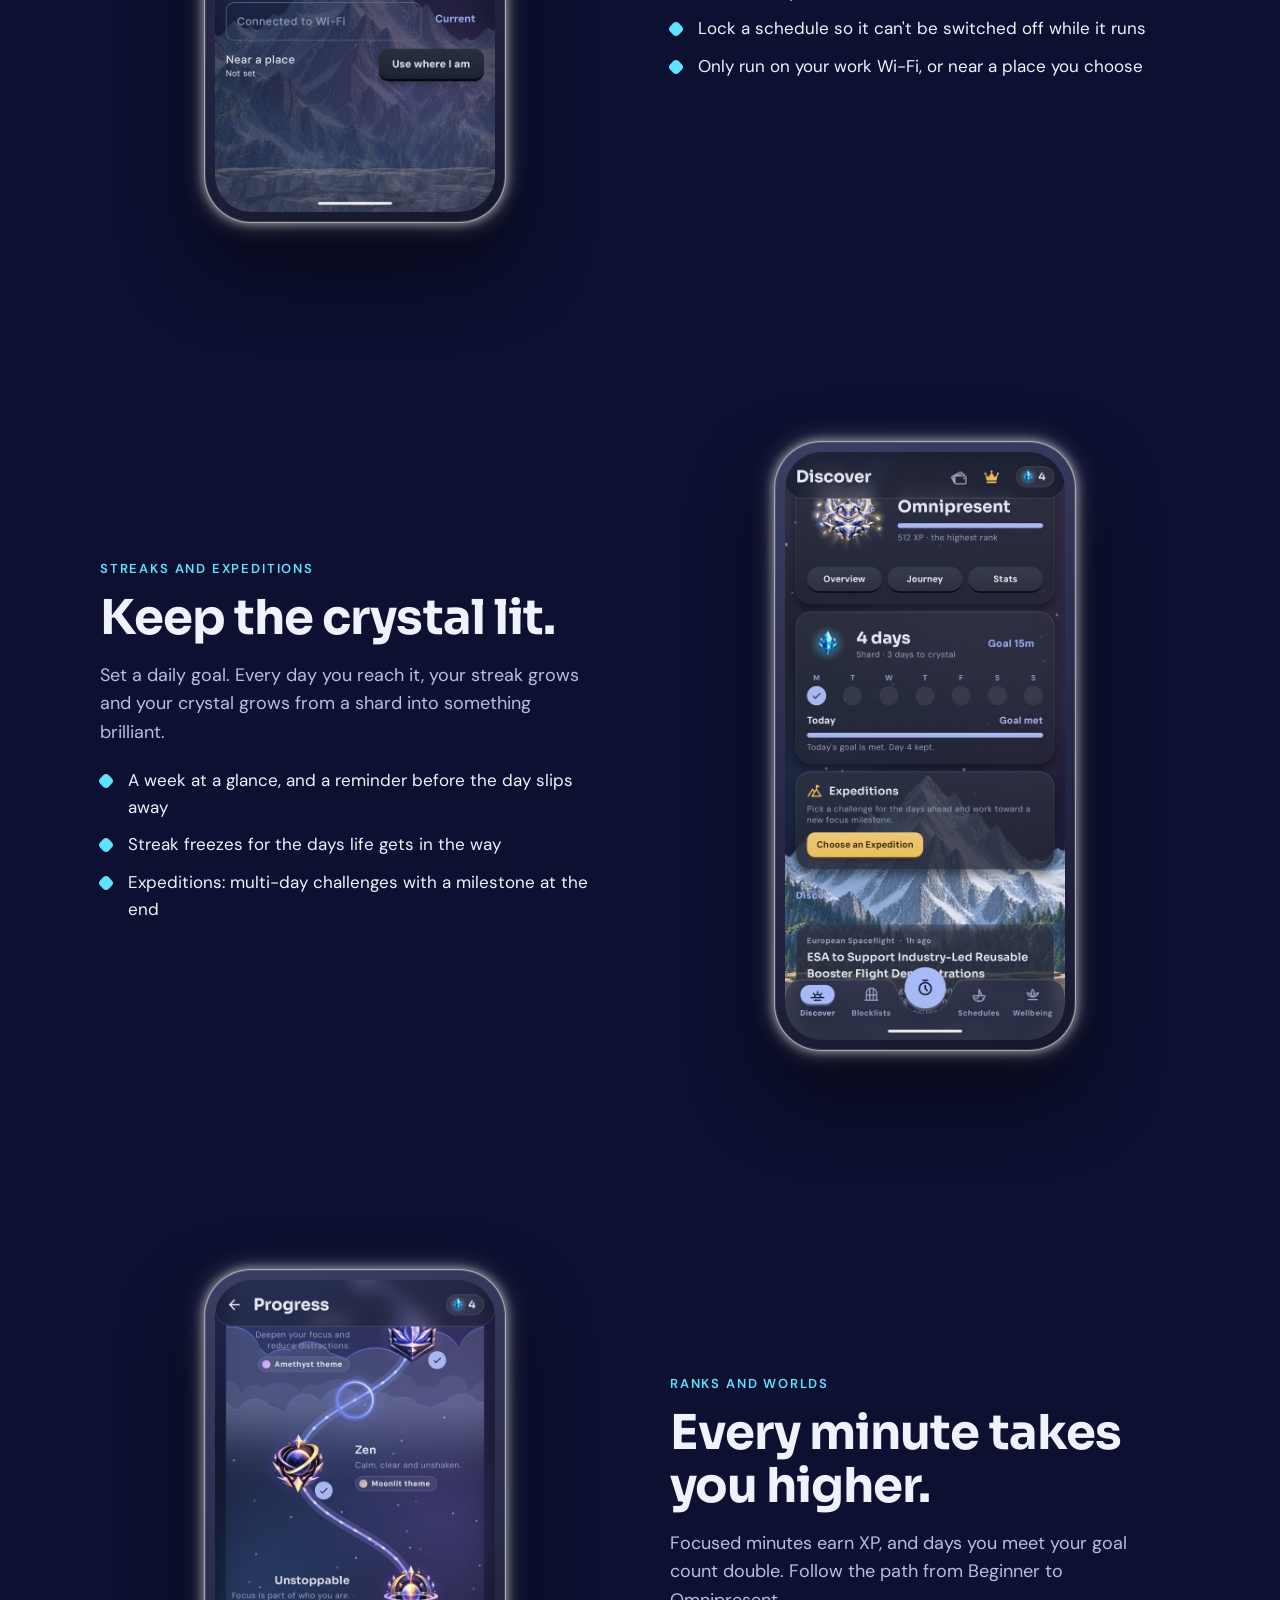
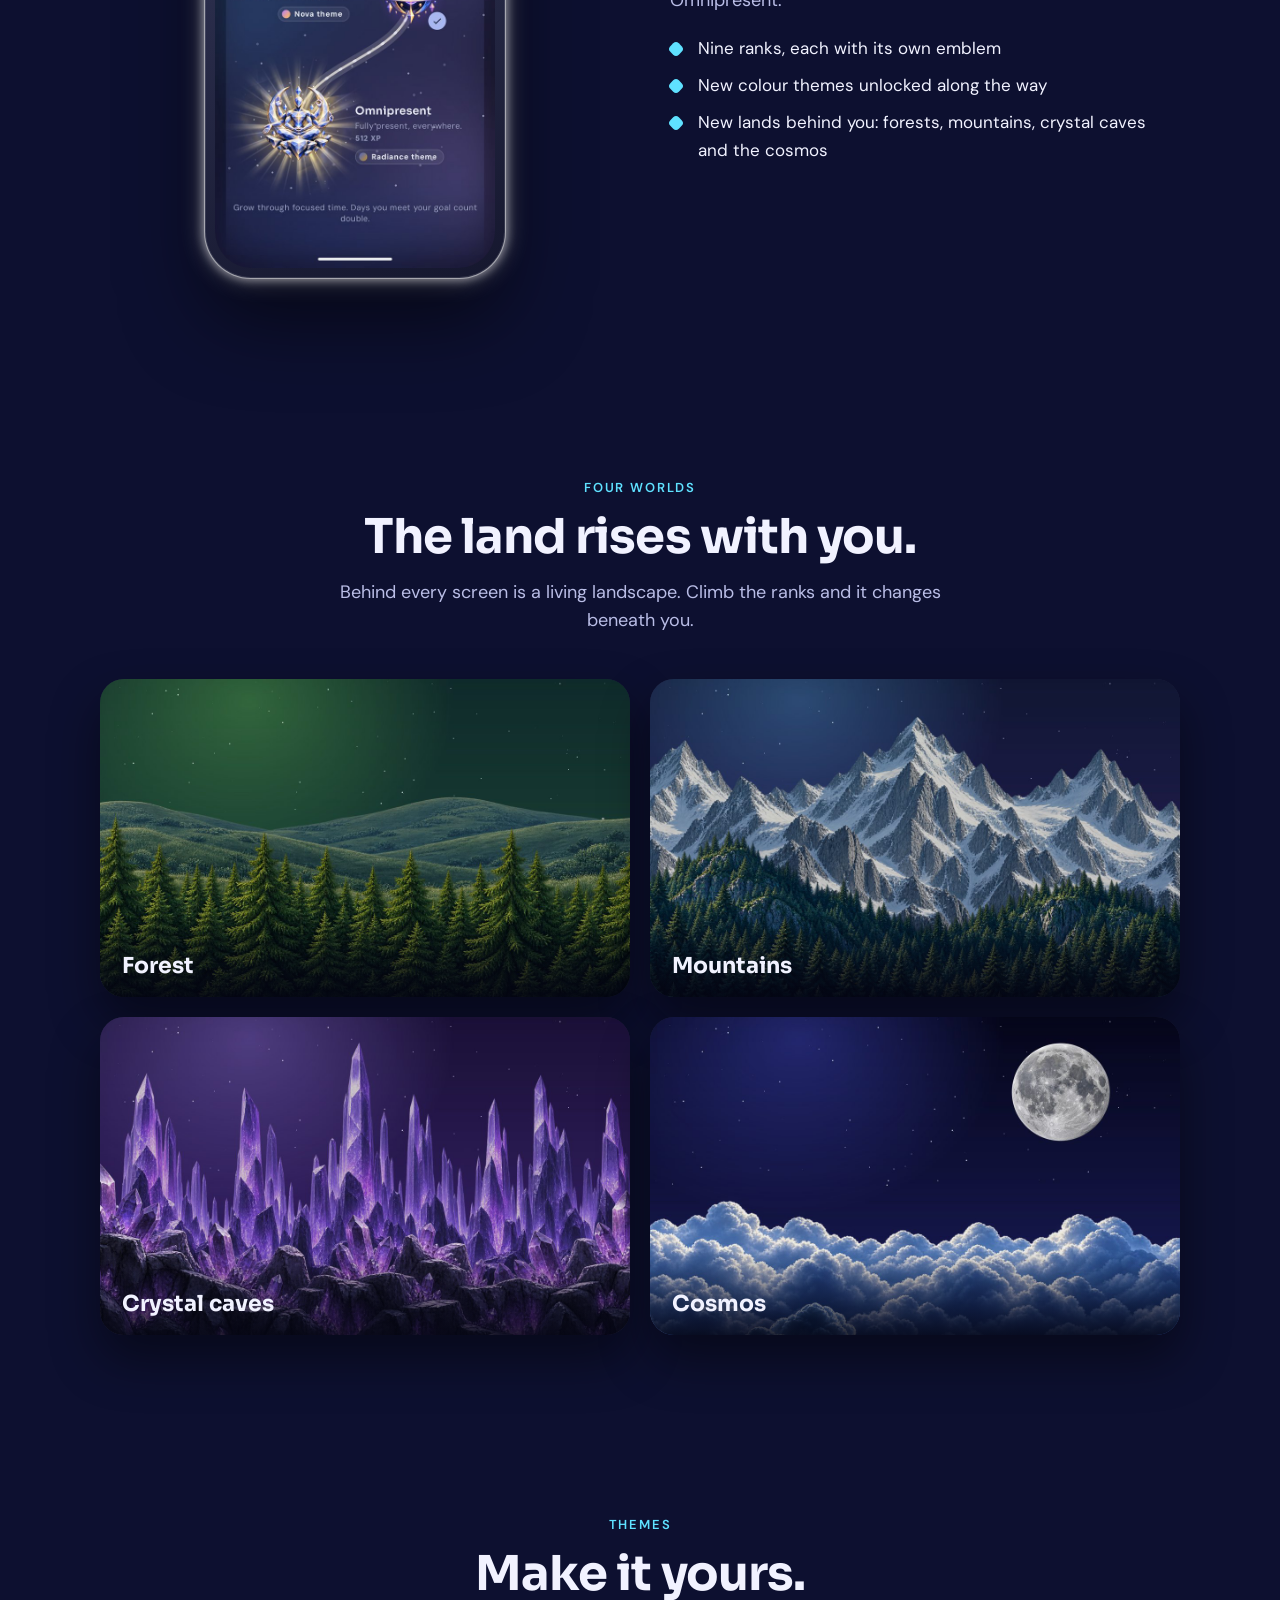
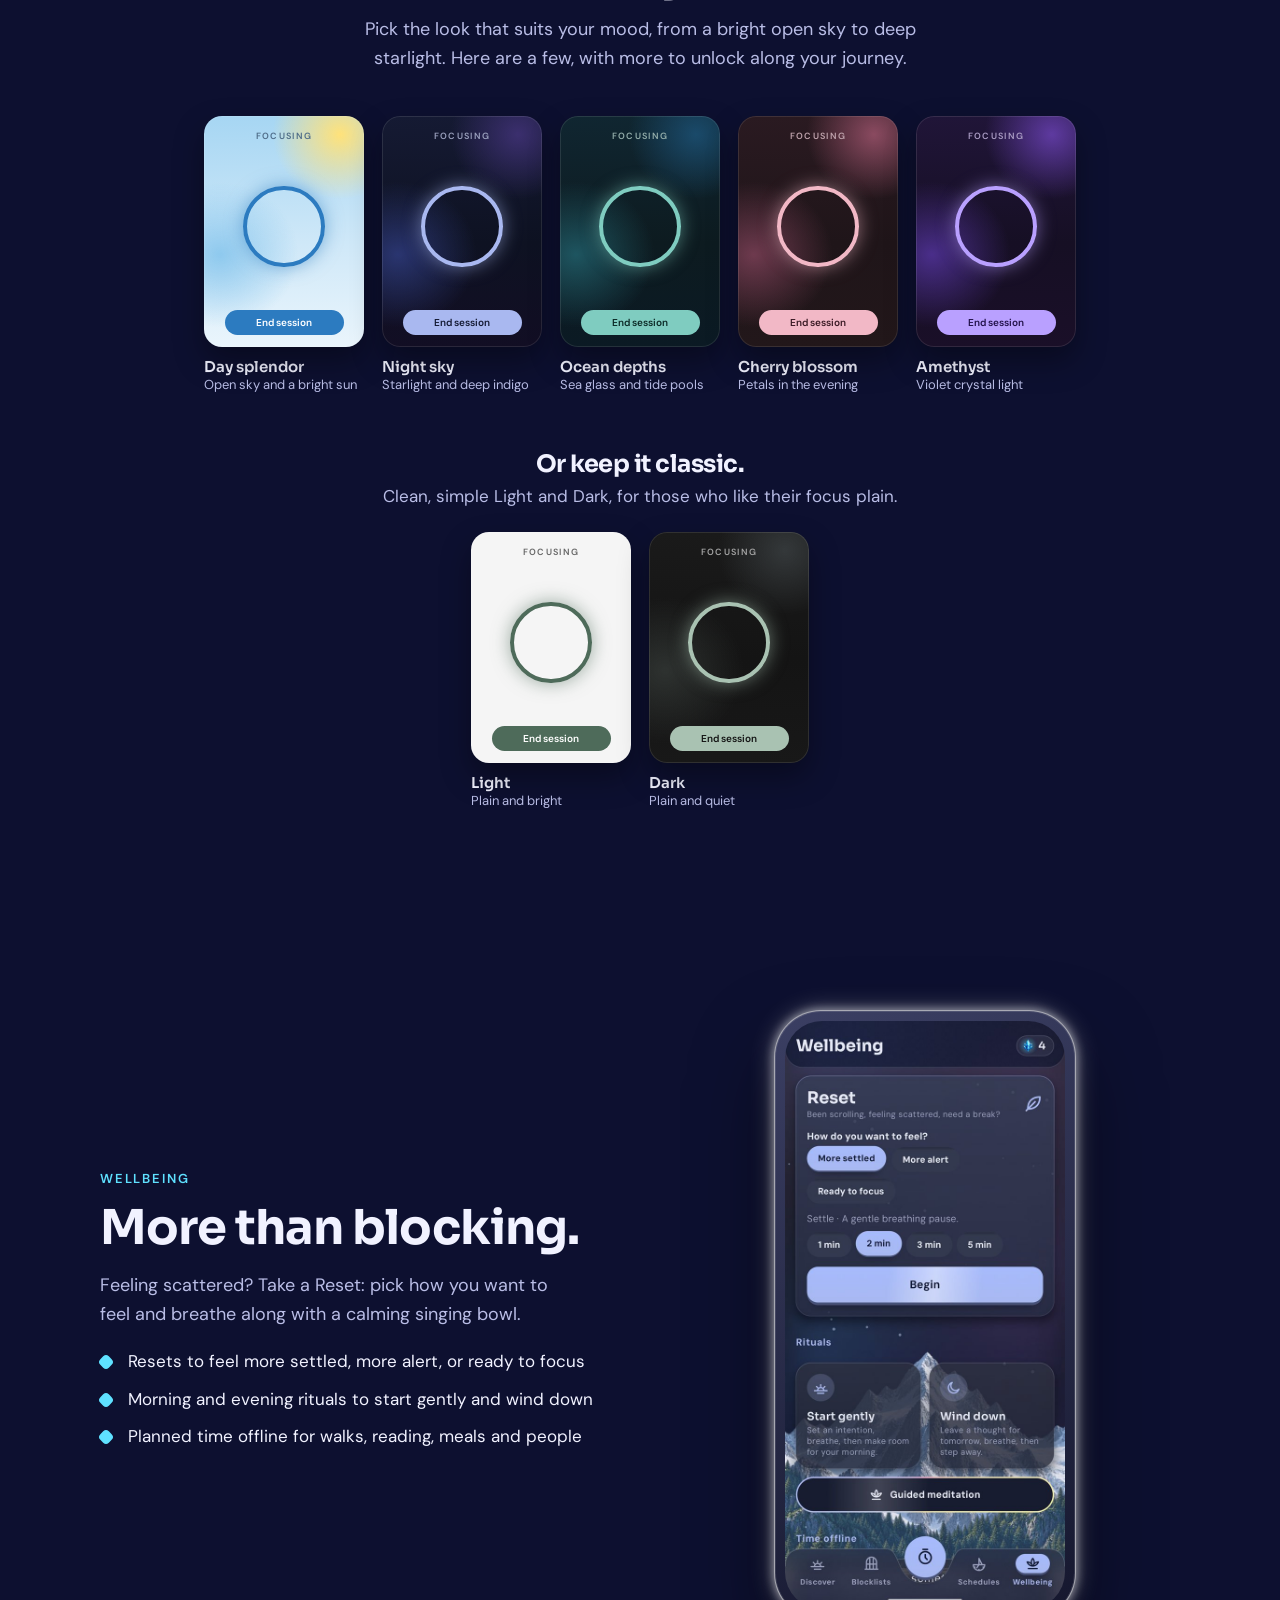
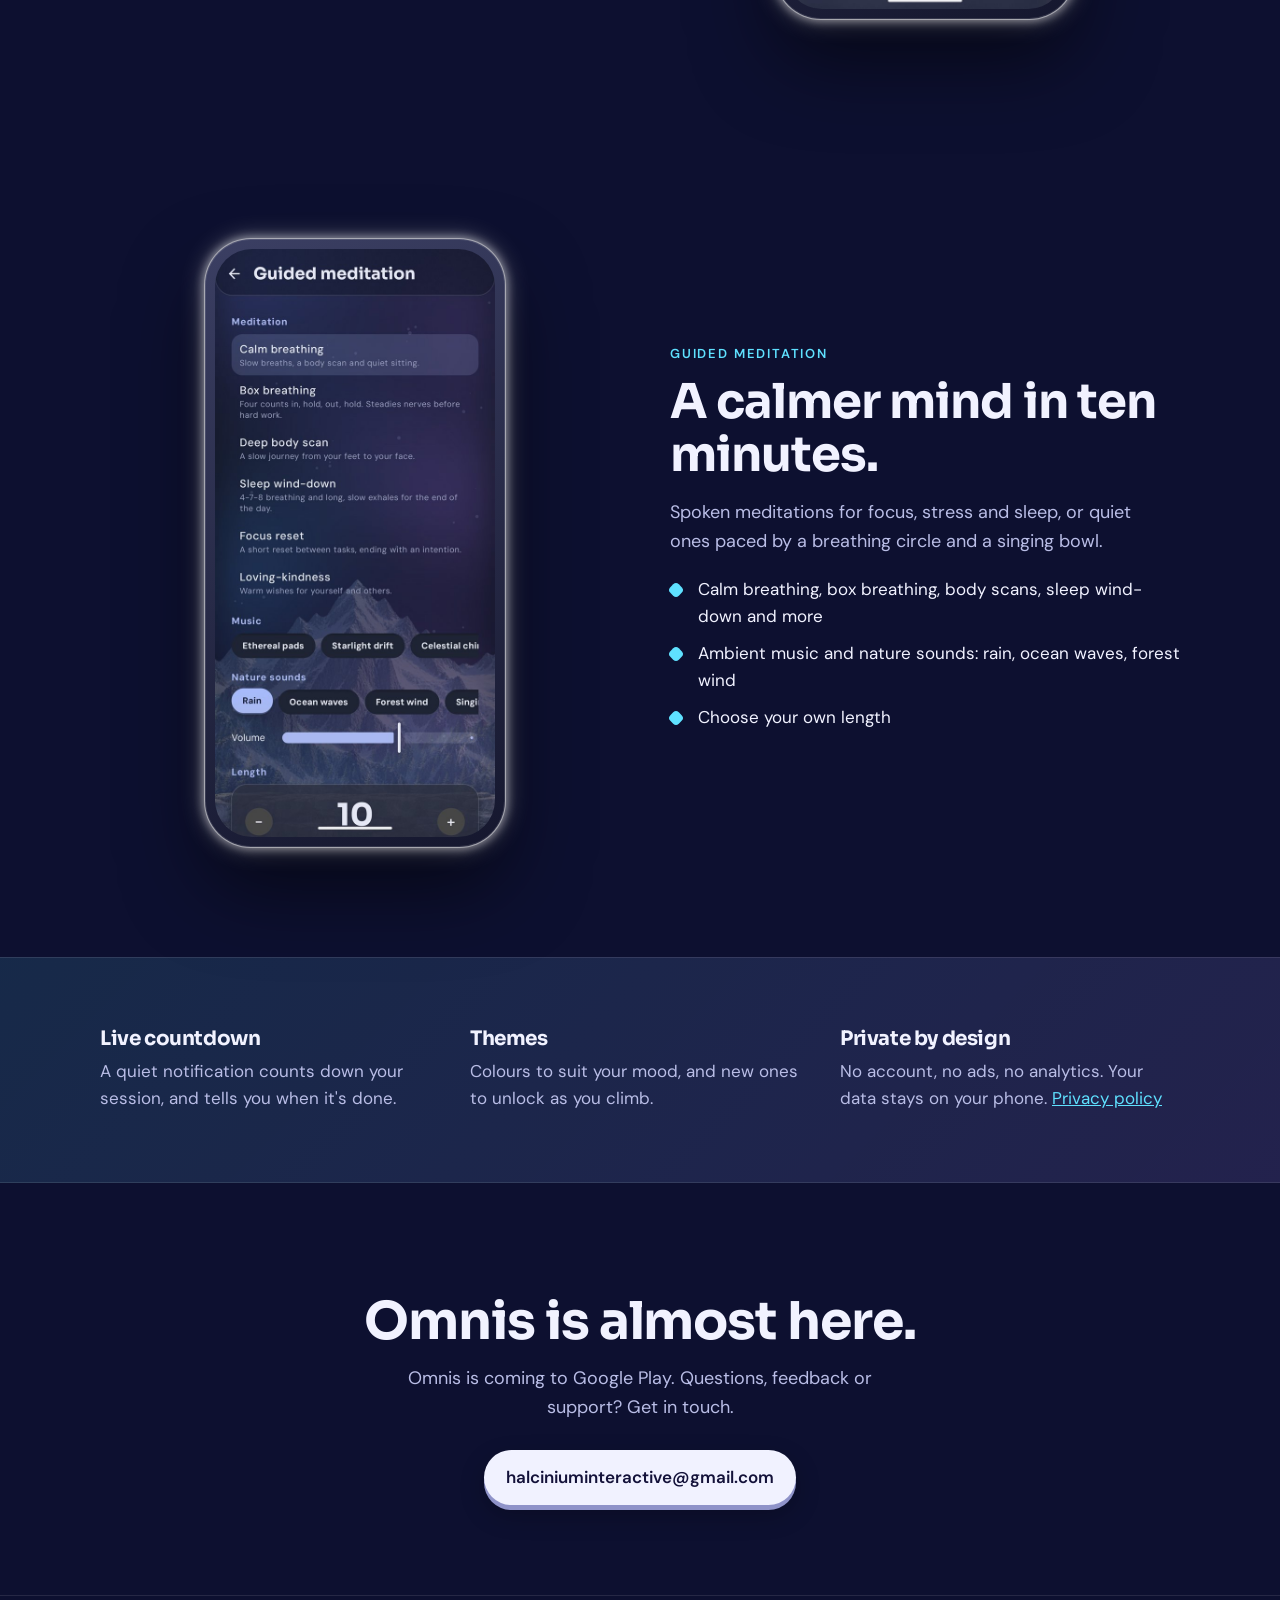
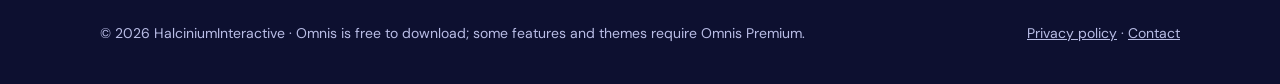
==== commit 83748220: "Mention wellbeing and healthy habits in the hero line Co-Authored-By: Claude Opus 5.5 <noreply@anthr" ====
--- a/index.html
+++ b/index.html
@@ -4,7 +4,7 @@
   <meta charset="utf-8">
   <meta name="viewport" content="width=device-width, initial-scale=1">
   <title>Omnis: focus, made into a climb</title>
-  <meta name="description" content="Omnis is a focus and digital wellbeing app for Android by HalciniumInteractive. Block distracting apps and sites, keep your streak crystal lit, and climb through new worlds.">
+  <meta name="description" content="Omnis is a focus and digital wellbeing app for Android by HalciniumInteractive. Block distracting apps and sites, find calm with guided breathing and meditation, and build healthy habits as you climb through new worlds.">
   <meta name="theme-color" content="#0d1030">
   <meta name="color-scheme" content="dark">
   <link rel="canonical" href="https://omnisjourney.com/">
@@ -14,7 +14,7 @@
   <meta property="og:type" content="website">
   <meta property="og:site_name" content="Omnis">
   <meta property="og:title" content="Omnis: focus, made into a climb">
-  <meta property="og:description" content="Block distracting apps and sites, keep your streak crystal lit, and climb through new worlds. A focus and wellbeing app for Android.">
+  <meta property="og:description" content="Block distracting apps and sites, find calm with guided breathing and meditation, and build healthy habits as you climb through new worlds. A focus and wellbeing app for Android.">
   <meta property="og:url" content="https://omnisjourney.com/">
   <meta property="og:image" content="https://omnisjourney.com/img/og-image.jpg">
   <meta property="og:image:width" content="1200">
@@ -42,7 +42,7 @@
         <div>
           <div class="eyebrow">Omnis for Android</div>
           <h1 id="hero-title">Focus, made into a <span>climb.</span></h1>
-          <p class="lead">Block the apps and sites that pull you away, keep your streak crystal lit, and rise through new worlds one session at a time.</p>
+          <p class="lead">Block the apps and sites that pull you away, find calm with guided breathing and meditation, and build healthy habits that lift you through new worlds.</p>
           <div class="cta">
             <a class="btn btn-primary" href="#contact" aria-label="Coming soon to Google Play. Get in touch"><span class="stack"><small>Coming soon to</small>Google Play</span></a>
             <a class="btn btn-ghost" href="#features">See how it works</a>
